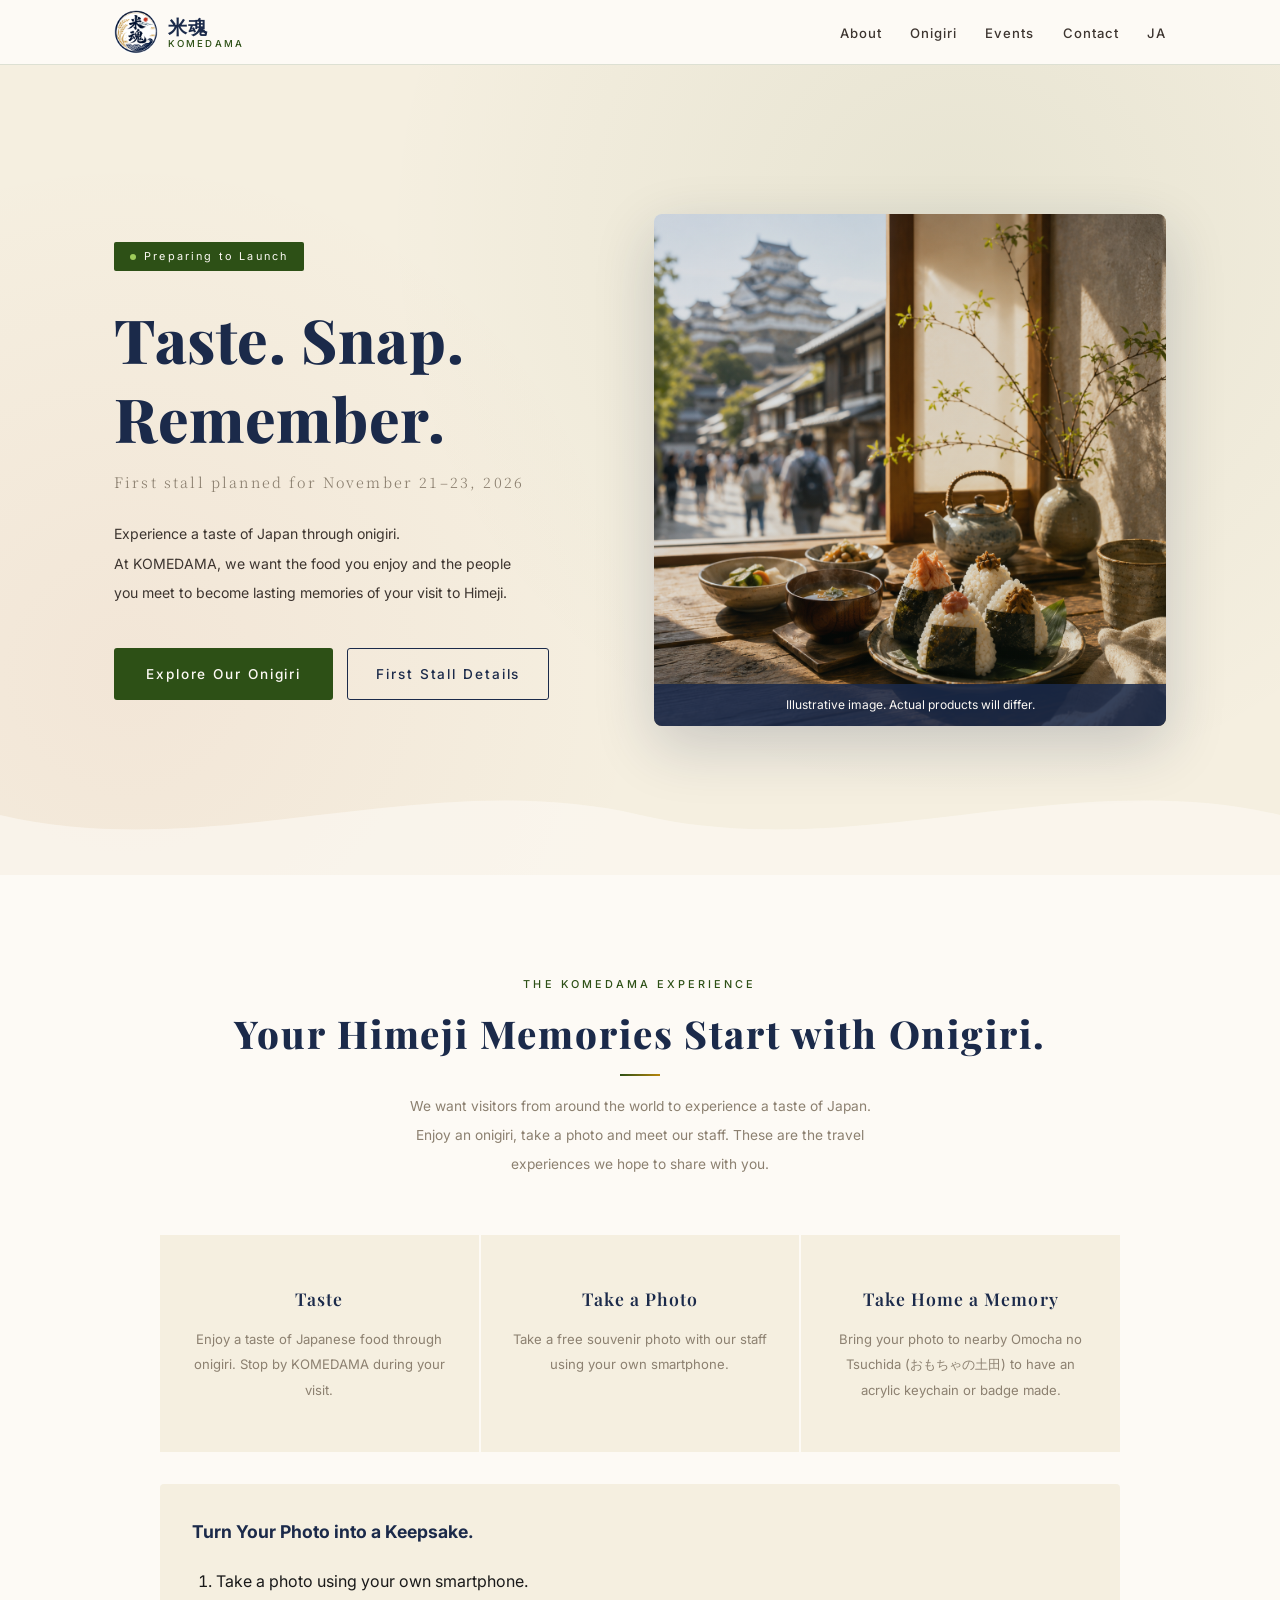
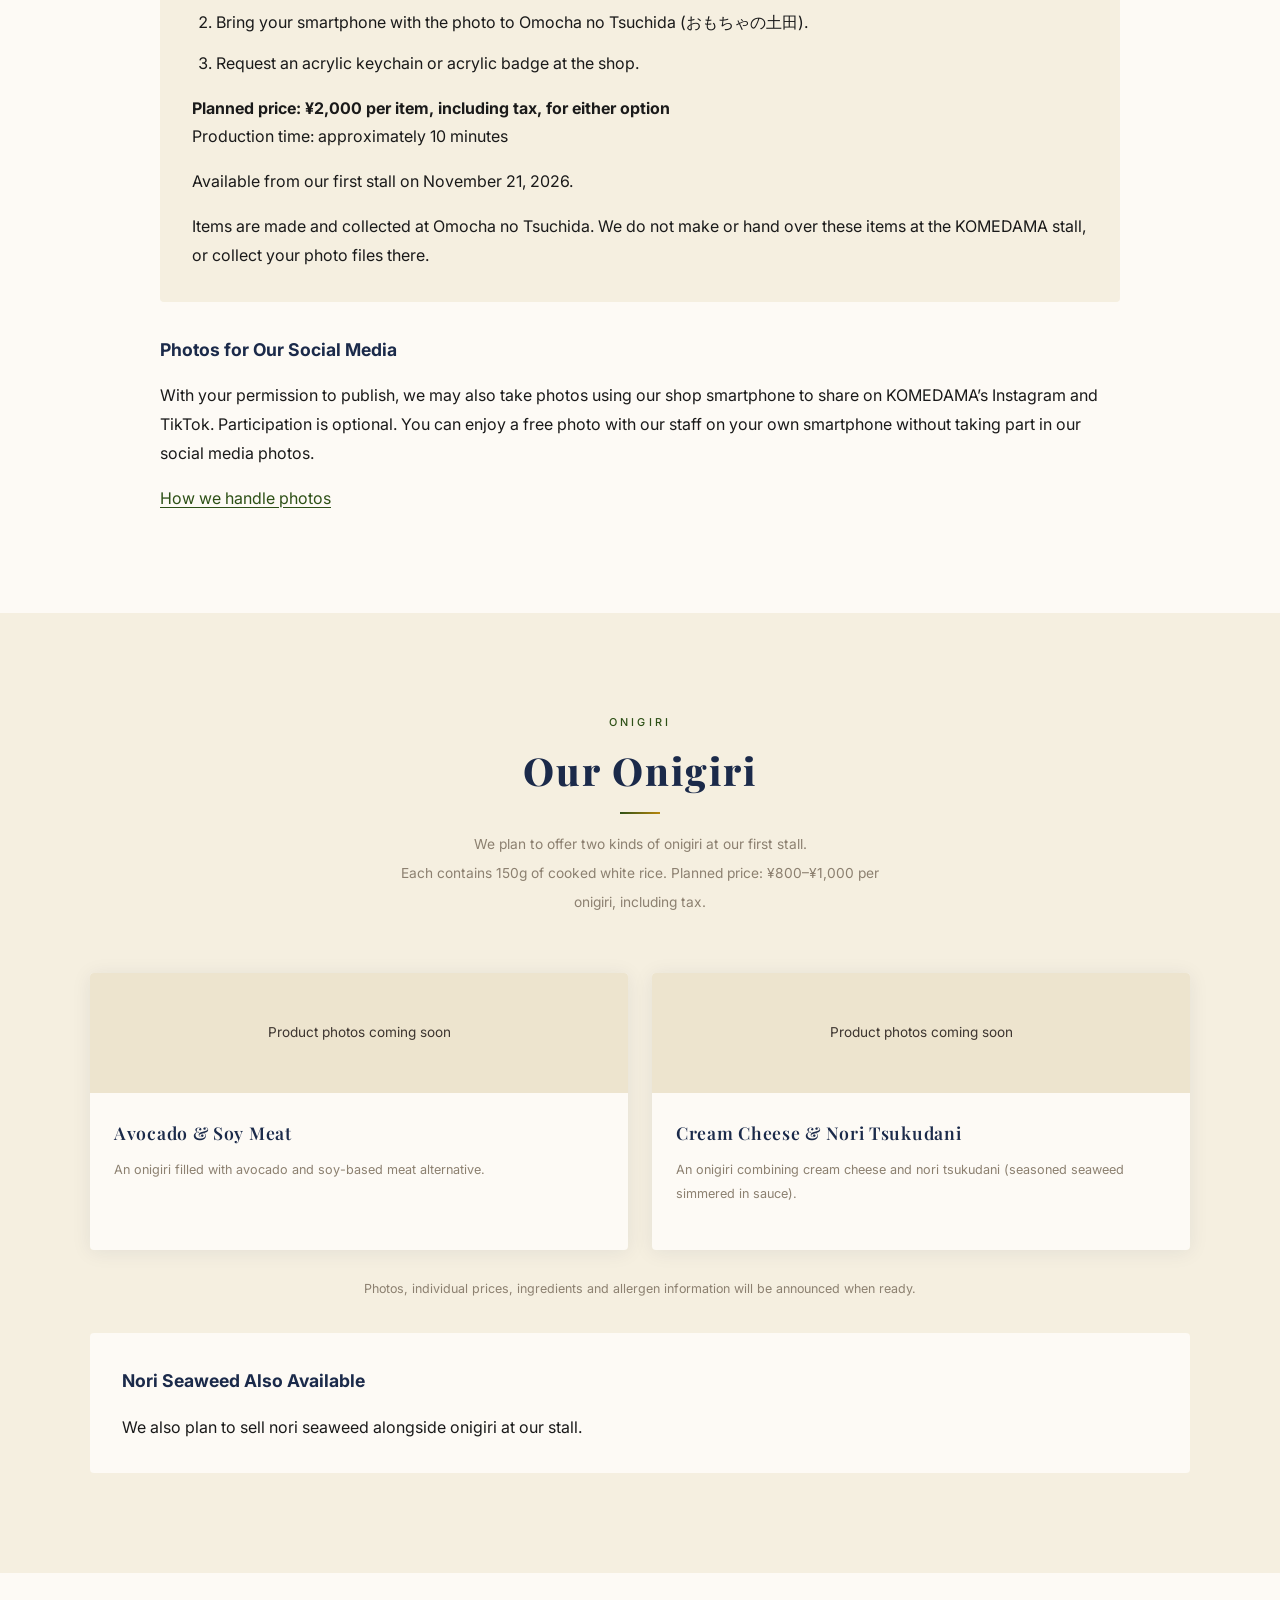
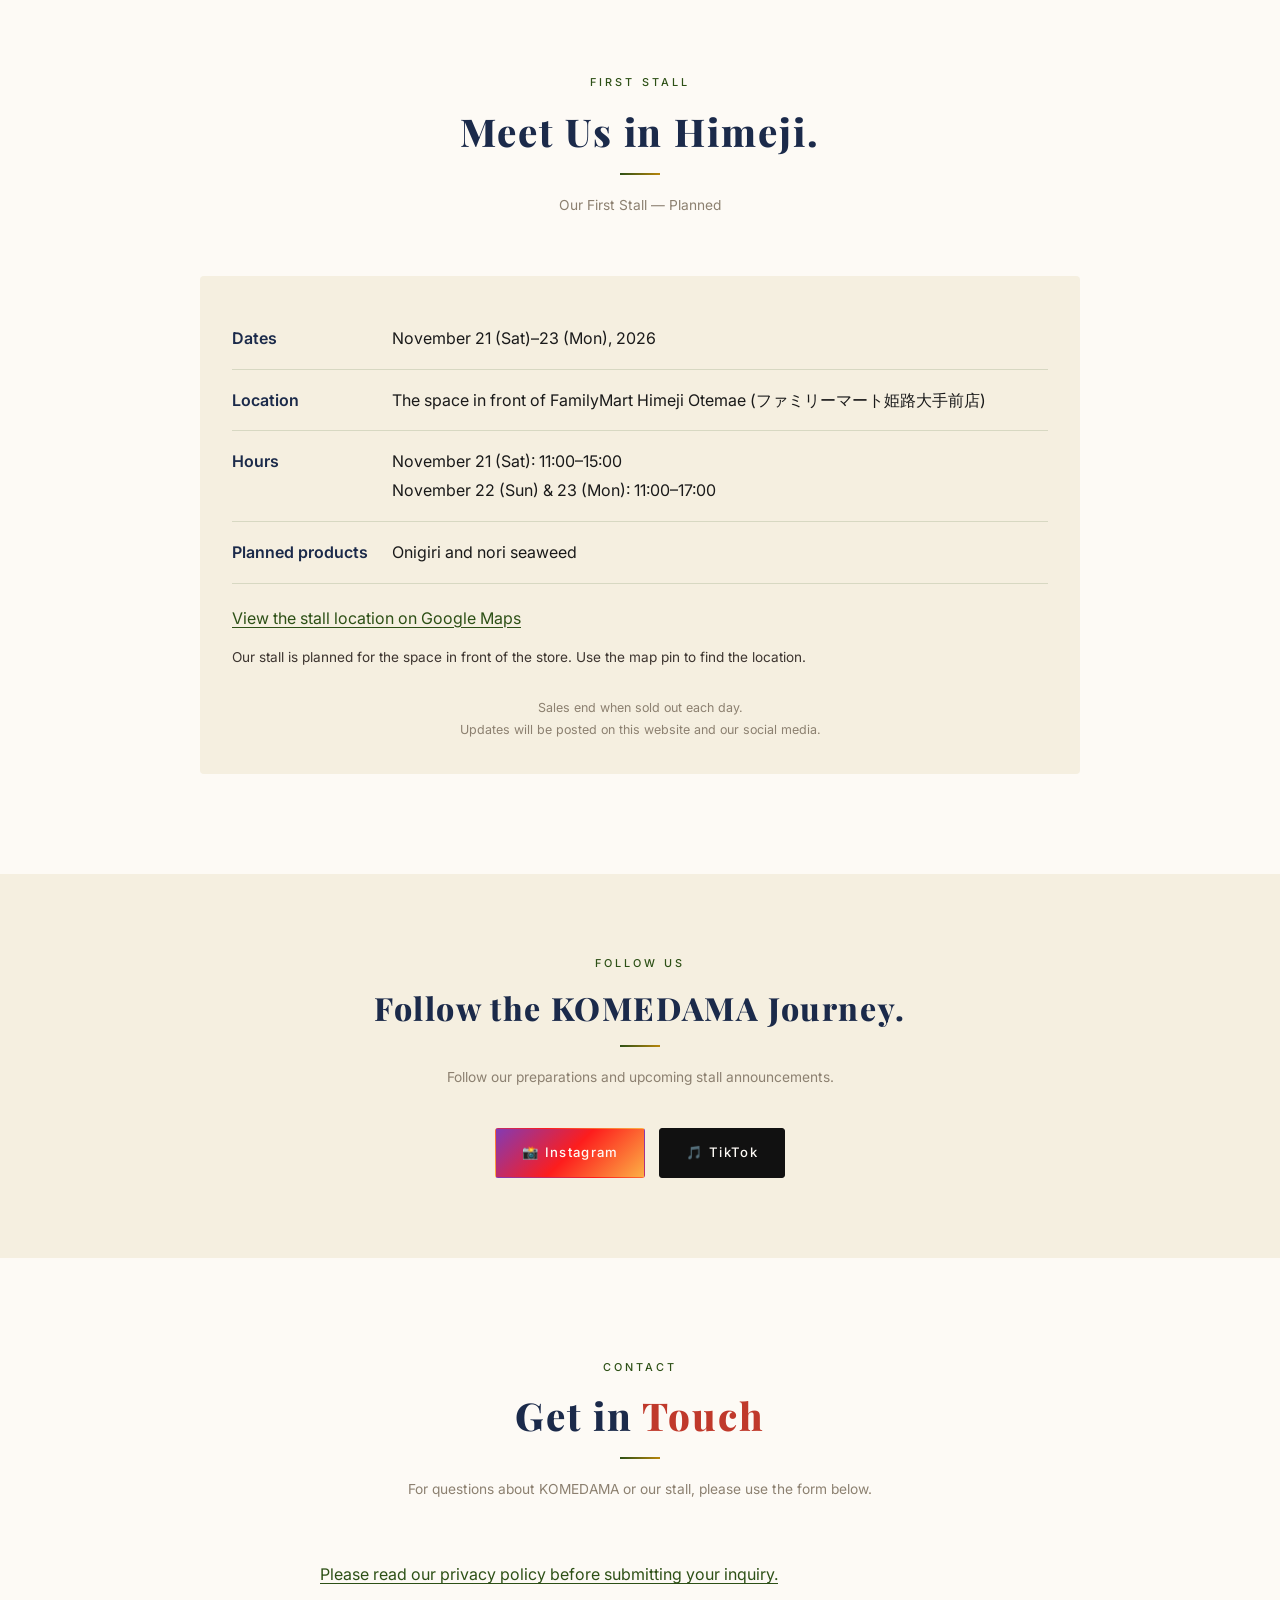
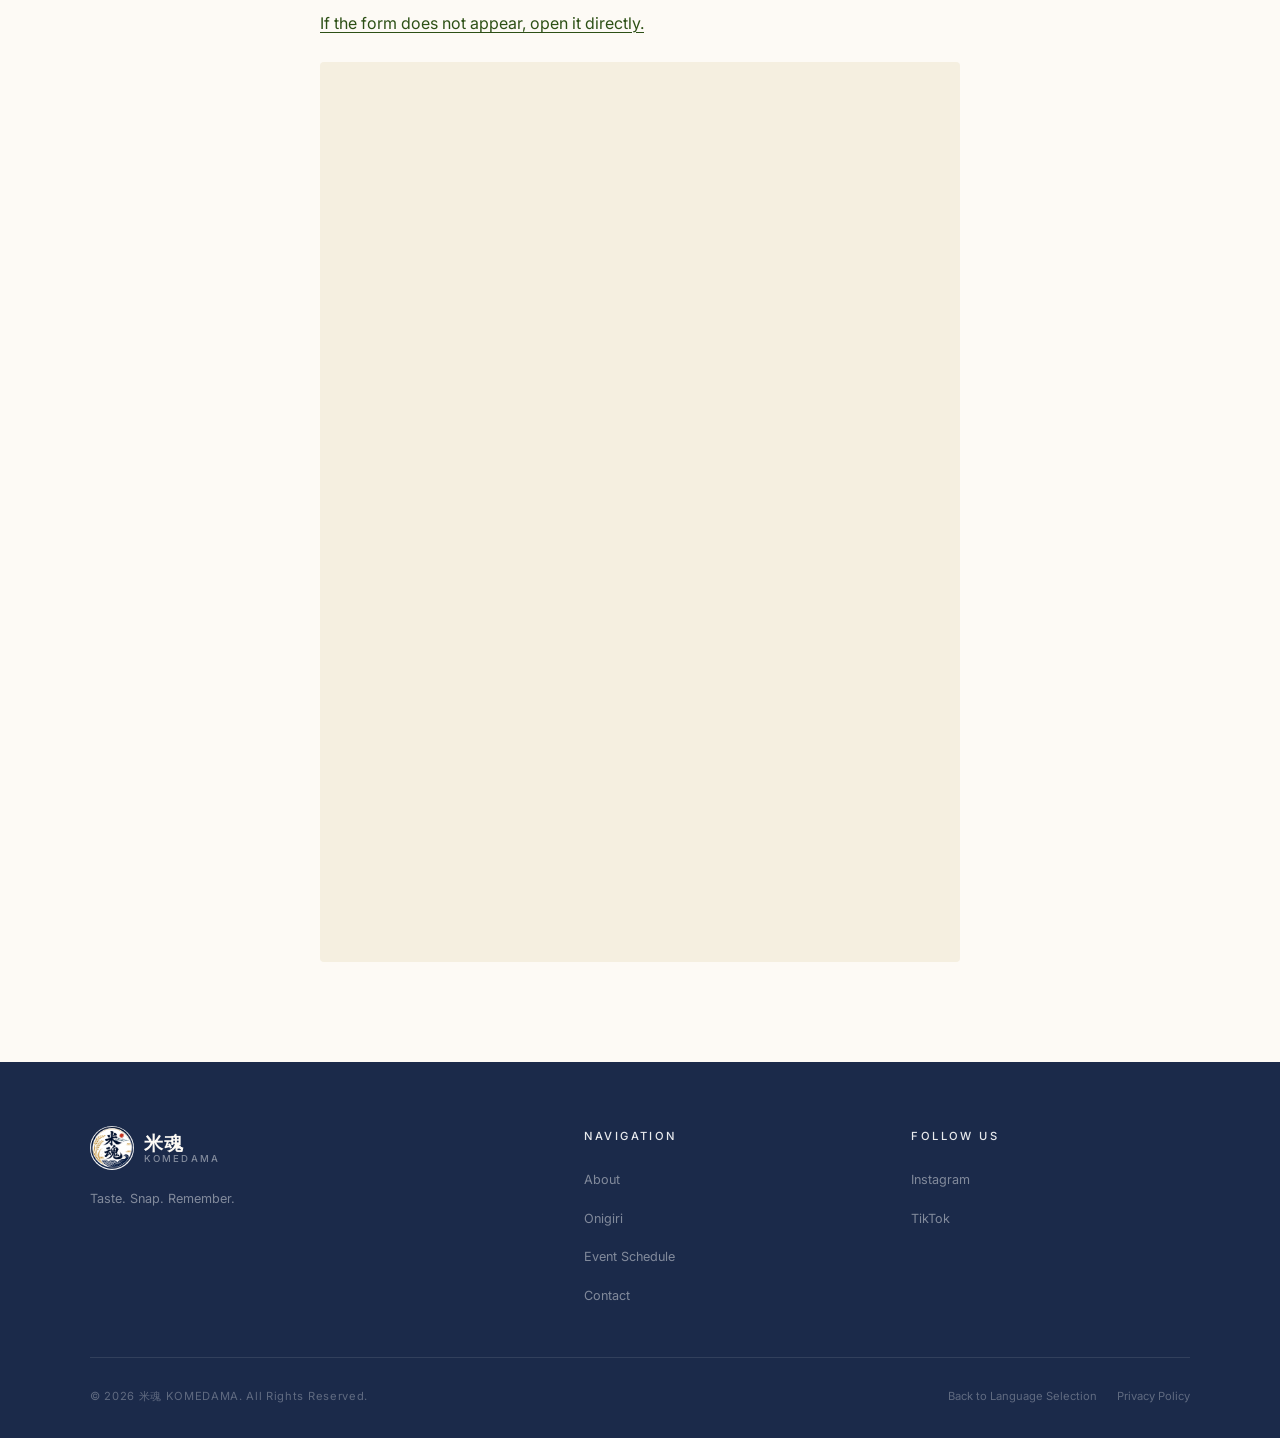
==== en/index.html @ 83723d25 "Add navigation back to language selection" ====
<!DOCTYPE html>
<html lang="en">
<head>
  <meta charset="UTF-8">
  <meta name="viewport" content="width=device-width, initial-scale=1.0">
  <title>KOMEDAMA | Taste. Snap. Remember.</title>
  <meta name="description" content="Experience a taste of Japan with onigiri in Himeji. Enjoy a free photo with our staff and turn your photo into an acrylic keepsake at Omocha no Tsuchida. First stall planned for November 21–23, 2026.">
  <meta name="author" content="KOMEDAMA">
  <meta property="og:title" content="KOMEDAMA | Taste. Snap. Remember.">
  <meta property="og:description" content="Experience a taste of Japan with onigiri in Himeji. Enjoy a free photo with our staff and turn your photo into an acrylic keepsake at Omocha no Tsuchida. First stall planned for November 21–23, 2026.">
  <meta property="og:type" content="website">
  <meta name="twitter:card" content="summary">
  <link rel="alternate" hreflang="ja" href="../ja/">
  <link rel="alternate" hreflang="en" href="../en/">
  <link rel="preconnect" href="https://fonts.googleapis.com">
  <link rel="preconnect" href="https://fonts.gstatic.com" crossorigin>
  <link href="https://fonts.googleapis.com/css2?family=Noto+Serif+JP:wght@300;400;600;700&family=Noto+Sans+JP:wght@300;400;500&family=Shippori+Mincho:wght@400;600;800&family=Playfair+Display:wght@700;800&family=Inter:wght@300;400;500&display=swap" rel="stylesheet">
  <link rel="stylesheet" href="../style.css">
  <style>
    /* 英語ページ用フォント上書き */
    body { font-family: 'Inter', sans-serif; }
    .logo-ja, .section-title, .hero-title, .concept-card h3,
    .product-name, .location-day, .coming-soon-text,
    .footer-brand .logo-ja { font-family: 'Playfair Display', serif; }
    .hero-title { font-family: 'Playfair Display', serif; letter-spacing: 0.01em; }
    .section-title { font-family: 'Playfair Display', serif; }
    .mobile-nav a { font-family: 'Playfair Display', serif; }
  </style>
</head>

<body>

  <!-- HEADER -->
  <header class="site-header">
    <div class="header-inner">
      <a href="../" class="logo" aria-label="KOMEDAMA - Back to language selection">
        <img src="../images/logo/logo256px.png" alt="KOMEDAMA Logo" width="44" height="44">
        <div class="logo-text">
          <span class="logo-ja">米魂</span>
          <span class="logo-en">KOMEDAMA</span>
        </div>
      </a>
      <nav aria-label="Main Navigation">
        <ul class="nav-list">
          <li><a href="#concept">About</a></li>
          <li><a href="#products">Onigiri</a></li>
          <li><a href="#locations">Events</a></li>
          <li><a href="#contact">Contact</a></li>
          <li><a href="../ja/" class="lang-switch">JA</a></li>
        </ul>
      </nav>
      <button class="hamburger" id="hamburger" aria-label="Open menu" aria-expanded="false" aria-controls="mobileNav">
        <span></span><span></span><span></span>
      </button>
    </div>
  </header>

  <div class="mobile-nav" id="mobileNav" role="dialog" aria-modal="true" aria-label="Mobile menu">
    <button class="mobile-close" id="mobileClose" aria-label="Close menu">✕</button>
    <a href="#concept">About</a>
    <a href="#products">Onigiri</a>
    <a href="#locations">Events</a>
    <a href="#contact">Contact</a>
    <a href="../ja/">日本語</a>
  </div>

  <main>

    <!-- HERO -->
    <section class="hero" id="home">
      <div class="hero-bg" aria-hidden="true"></div>
      <div class="hero-wave" aria-hidden="true">
        <svg viewBox="0 0 1440 120" preserveAspectRatio="none" xmlns="http://www.w3.org/2000/svg">
          <path d="M0,60 C240,110 480,10 720,60 C960,110 1200,10 1440,60 L1440,120 L0,120 Z" fill="#FDFAF5" opacity="0.6"/>
        </svg>
      </div>
      <div class="hero-inner">

        <div class="hero-content">
          <span class="hero-badge">Preparing to Launch</span>
          <h1 class="hero-title">Taste. Snap.<br>Remember.</h1>
          <p class="hero-subtitle">First stall planned for November 21–23, 2026</p>
          <p class="hero-desc">Experience a taste of Japan through onigiri.<br>At KOMEDAMA, we want the food you enjoy and the people you meet to become lasting memories of your visit to Himeji.</p>
          <div class="hero-actions">
            <a href="#products" class="btn-primary">Explore Our Onigiri</a>
            <a href="#locations" class="btn-secondary">First Stall Details</a>
          </div>
        </div>

        <div class="hero-visual">
          <div class="hero-image-wrap">
            <img
              class="hero-food-img"
              src="../images/common/hero.png"
              alt="Japanese food image with onigiri and Himeji Castle"
              width="512"
              loading="eager"
            >
            <div class="hero-image-overlay" aria-hidden="true"></div>
            <p class="hero-image-note">Illustrative image. Actual products will differ.</p>
          </div>
        </div>

      </div>
    </section>


    <!-- CONCEPT -->
    <section class="concept" id="concept">
      <div class="concept-inner">
        <div class="section-header fade-in">
          <span class="section-label">The KOMEDAMA Experience</span>
          <h2 class="section-title">Your Himeji Memories Start with Onigiri.</h2>
          <div class="divider" aria-hidden="true"></div>
          <p class="section-desc">We want visitors from around the world to experience a taste of Japan.<br>Enjoy an onigiri, take a photo and meet our staff. These are the travel experiences we hope to share with you.</p>
        </div>
        <div class="concept-grid">
          <div class="concept-card fade-in d1">
            <h3>Taste</h3><p>Enjoy a taste of Japanese food through onigiri. Stop by KOMEDAMA during your visit.</p>
          </div>
          <div class="concept-card fade-in d2">
            <h3>Take a Photo</h3><p>Take a free souvenir photo with our staff using your own smartphone.</p>
          </div>
          <div class="concept-card fade-in d3">
            <h3>Take Home a Memory</h3><p>Bring your photo to nearby Omocha no Tsuchida (おもちゃの土田) to have an acrylic keychain or badge made.</p>
          </div>
        </div>
        <div class="experience-details fade-in">
          <h3>Turn Your Photo into a Keepsake.</h3>
          <ol>
            <li>Take a photo using your own smartphone.</li>
            <li>Bring your smartphone with the photo to Omocha no Tsuchida (おもちゃの土田).</li>
            <li>Request an acrylic keychain or acrylic badge at the shop.</li>
          </ol>
          <p><strong>Planned price: ¥2,000 per item, including tax, for either option</strong><br>Production time: approximately 10 minutes</p>
          <p>Available from our first stall on November 21, 2026.</p>
          <p>Items are made and collected at Omocha no Tsuchida. We do not make or hand over these items at the KOMEDAMA stall, or collect your photo files there.</p>
        </div>
        <div class="experience-photo-note fade-in">
          <h3>Photos for Our Social Media</h3>
          <p>With your permission to publish, we may also take photos using our shop smartphone to share on KOMEDAMA’s Instagram and TikTok. Participation is optional. You can enjoy a free photo with our staff on your own smartphone without taking part in our social media photos.</p>
          <p><a href="privacy.html#photos">How we handle photos</a></p>
        </div>
      </div>
    </section>


    <!-- PRODUCTS -->
    <section class="products" id="products">
      <div class="products-inner">
        <div class="section-header fade-in">
          <span class="section-label">Onigiri</span>
          <h2 class="section-title">Our Onigiri</h2>
          <div class="divider" aria-hidden="true"></div>
          <p class="section-desc">We plan to offer two kinds of onigiri at our first stall.<br>Each contains 150g of cooked white rice. Planned price: ¥800–¥1,000 per onigiri, including tax.</p>
        </div>
        <div class="products-grid products-grid-two">
          <article class="product-card fade-in d1">
            <div class="product-photo-placeholder"><span>Product photos coming soon</span></div>
            <div class="product-body">
              <h3 class="product-name">Avocado &amp; Soy Meat</h3>
              <p class="product-desc">An onigiri filled with avocado and soy-based meat alternative.</p>
            </div>
          </article>
          <article class="product-card fade-in d2">
            <div class="product-photo-placeholder"><span>Product photos coming soon</span></div>
            <div class="product-body">
              <h3 class="product-name">Cream Cheese &amp; Nori Tsukudani</h3>
              <p class="product-desc">An onigiri combining cream cheese and nori tsukudani (seasoned seaweed simmered in sauce).</p>
            </div>
          </article>
        </div>
        <p class="loc-note">Photos, individual prices, ingredients and allergen information will be announced when ready.</p>
        <div class="seaweed-note fade-in"><h3>Nori Seaweed Also Available</h3><p>We also plan to sell nori seaweed alongside onigiri at our stall.</p></div>
      </div>
    </section>


    <!-- ONLINE SHOP CTA -->



    <!-- EVENTS / LOCATIONS -->
    <section class="locations" id="locations">
      <div class="locations-inner">
        <div class="section-header fade-in">
          <span class="section-label">First Stall</span>
          <h2 class="section-title">Meet Us in Himeji.</h2>
          <div class="divider" aria-hidden="true"></div>
          <p class="section-desc">Our First Stall — Planned</p>
        </div>
        <div class="stall-details fade-in">
          <dl>
            <div><dt>Dates</dt><dd>November 21 (Sat)–23 (Mon), 2026</dd></div>
            <div><dt>Location</dt><dd>The space in front of FamilyMart Himeji Otemae (ファミリーマート姫路大手前店)</dd></div>
            <div><dt>Hours</dt><dd>November 21 (Sat): 11:00–15:00<br>November 22 (Sun) &amp; 23 (Mon): 11:00–17:00</dd></div>
            <div><dt>Planned products</dt><dd>Onigiri and nori seaweed</dd></div>
          </dl>
          <p class="location-map-link"><a href="https://www.google.com/maps/search/?api=1&amp;query=34.831481%2C134.691413" target="_blank" rel="noopener noreferrer">View the stall location on Google Maps</a></p>
          <p class="location-map-note">Our stall is planned for the space in front of the store. Use the map pin to find the location.</p>
          <p class="loc-note">Sales end when sold out each day.<br>Updates will be posted on this website and our social media.</p>
        </div>
      </div>
    </section>


    <!-- SNS -->
    <section class="sns">
      <div class="sns-inner fade-in">
        <span class="section-label">Follow Us</span>
        <h2 class="section-title sns-title">Follow the KOMEDAMA Journey.</h2>
        <div class="divider" aria-hidden="true"></div>
        <p class="section-desc">Follow our preparations and upcoming stall announcements.</p>
        <div class="sns-links">
          <a href="https://www.instagram.com/onigiri.komedama?srtk=MXRsYmVnbmxiNncwYw==" target="_blank" rel="noopener noreferrer" class="sns-btn sns-ig">
            📸 Instagram
          </a>
          <a href="https://www.tiktok.com/@onigiri.komedama?_r=1&amp;_t=ZS-9BAa1qL9Yuo" target="_blank" rel="noopener noreferrer" class="sns-btn sns-tiktok">
            🎵 TikTok
          </a>
        </div>
      </div>
    </section>


    <!-- CONTACT -->
    <section class="contact" id="contact">
      <div class="contact-inner">
        <div class="section-header fade-in">
          <span class="section-label">Contact</span>
          <h2 class="section-title">Get in <span class="acc">Touch</span></h2>
          <div class="divider" aria-hidden="true"></div>
          <p class="section-desc">For questions about KOMEDAMA or our stall, please use the form below.</p>
        </div>
        <div class="google-form-wrap fade-in">
          <p class="contact-help"><a href="privacy.html">Please read our privacy policy before submitting your inquiry.</a></p>
          <p class="contact-help"><a href="https://docs.google.com/forms/d/e/1FAIpQLScALvCP625DVWomPVhwGw1CGhiQK8gAbkyOa28ZDNepqT5XbA/viewform" target="_blank" rel="noopener noreferrer">If the form does not appear, open it directly.</a></p>
          <iframe
            src="https://docs.google.com/forms/d/e/1FAIpQLScALvCP625DVWomPVhwGw1CGhiQK8gAbkyOa28ZDNepqT5XbA/viewform?embedded=true"
            width="100%"
            height="900"
            frameborder="0"
            marginheight="0"
            marginwidth="0"
            title="KOMEDAMA Contact Form"
            loading="lazy"
          >
            Loading…
          </iframe>
        </div>
      </div>
    </section>

  </main>


  <!-- FOOTER -->
  <footer class="site-footer">
    <div class="footer-inner">
      <div class="footer-top">
        <div class="footer-brand">
          <div class="logo">
            <img src="../images/logo/logo256px.png" alt="KOMEDAMA Logo" width="36" height="36">
            <div class="logo-text">
              <span class="logo-ja">米魂</span>
              <span class="logo-en">KOMEDAMA</span>
            </div>
          </div>
          <p class="footer-tagline">Taste. Snap. Remember.</p>
        </div>
        <div class="footer-col">
          <h4>Navigation</h4>
          <ul>
            <li><a href="#concept">About</a></li>
            <li><a href="#products">Onigiri</a></li>
            <li><a href="#locations">Event Schedule</a></li>
            <li><a href="#contact">Contact</a></li>
          </ul>
        </div>
        <div class="footer-col">
          <h4>Follow Us</h4>
          <ul>
            <li><a href="https://www.instagram.com/onigiri.komedama?srtk=MXRsYmVnbmxiNncwYw==" target="_blank" rel="noopener noreferrer">Instagram</a></li>
            <li><a href="https://www.tiktok.com/@onigiri.komedama?_r=1&amp;_t=ZS-9BAa1qL9Yuo" target="_blank" rel="noopener noreferrer">TikTok</a></li>
          </ul>
        </div>
      </div>
      <div class="footer-bottom">
        <p class="footer-copy">© 2026 米魂 KOMEDAMA. All Rights Reserved.</p>
        <div class="footer-links">
          <a href="../">Back to Language Selection</a>
          <a href="privacy.html">Privacy Policy</a>
        </div>
      </div>
    </div>
  </footer>

  <button class="scroll-top" id="scrollTop" aria-label="Back to top">↑</button>
  <script src="../script.js"></script>

</body>
</html>
---- style.css ----
/* ============================================================
   米魂 KOMEDAMA - スタイルシート
   style.css

   目次
   1.  カラー・変数定義
   2.  リセット・基本設定
   3.  ヘッダー
   4.  スマホメニュー
   5.  ヒーローセクション
   6.  セクション共通
   7.  コンセプトセクション
   8.  商品紹介セクション
   9.  オンラインショップ（BASE）CTAセクション
   10. 出店情報セクション
   11. SNSセクション
   12. お問い合わせセクション
   13. フッター
   14. ページトップボタン
   15. アニメーション
   16. レスポンシブ（スマホ対応）
   ============================================================ */


/* ============================================================
   1. カラー・変数定義
   色を変更する場合はここだけ編集すればOKです
   ============================================================ */
:root {
  /* ベースカラー */
  --white:      #FDFAF5;   /* 白（生成り白） */
  --cream:      #F5EFE0;   /* クリーム */
  --cream-dark: #EDE4CE;   /* 濃いクリーム */

  /* テキストカラー */
  --ink:        #1A1A1A;   /* メインテキスト（ほぼ黒） */
  --ink-soft:   #3D3530;   /* サブテキスト（茶がかった黒） */
  --gray:       #8C8070;   /* 補足テキスト（グレー） */

  /* アクセントカラー */
  --red:        #C0392B;   /* 赤（日の丸・強調） */
  --red-light:  #E74C3C;   /* 赤（ホバー時） */
  --green:      #2D5016;   /* 深緑（メインアクセント） */
  --green-mid:  #3A6B1E;   /* 緑（ホバー時） */
  --green-light:#5A8A32;   /* 薄緑 */
  --gold:       #B8860B;   /* ゴールド（装飾） */
  --navy:       #1B2A4A;   /* 紺（見出し・フッター） */

  /* ボーダー・シャドウ */
  --border:  rgba(45, 80, 22, 0.15);
  --shadow:  rgba(27, 42, 74, 0.08);
}


/* ============================================================
   2. リセット・基本設定
   ============================================================ */
*,
*::before,
*::after {
  box-sizing: border-box;
  margin: 0;
  padding: 0;
}

html {
  scroll-behavior: smooth; /* アンカーリンクをなめらかにスクロール */
  font-size: 16px;
}

body {
  font-family: 'Noto Sans JP', sans-serif;
  background-color: var(--white);
  color: var(--ink);
  line-height: 1.8;
  overflow-x: hidden; /* 横スクロールを防ぐ */
}

img {
  max-width: 100%;
  height: auto;
  display: block;
}

a {
  text-decoration: none;
  color: inherit;
}

ul {
  list-style: none;
}


/* ============================================================
   3. ヘッダー
   ============================================================ */
.site-header {
  position: sticky;  /* スクロールしても上部に固定 */
  top: 0;
  z-index: 100;
  background: rgba(253, 250, 245, 0.96);
  backdrop-filter: blur(12px); /* すりガラス効果 */
  border-bottom: 1px solid var(--border);
}

.header-inner {
  max-width: 1100px;
  margin: 0 auto;
  padding: 0 24px;
  display: flex;
  align-items: center;
  justify-content: space-between;
  height: 64px;
}

/* ロゴ */
.logo {
  display: flex;
  align-items: center;
  gap: 10px;
}

.logo img {
  width: 44px;
  height: 44px;
  border-radius: 50%;
  object-fit: cover;
}

.logo-text {
  display: flex;
  flex-direction: column;
  line-height: 1.15;
}

.logo-ja {
  font-family: 'Shippori Mincho', serif;
  font-size: 1.2rem;
  font-weight: 800;
  color: var(--navy);
  letter-spacing: 0.05em;
}

.logo-en {
  font-size: 0.6rem;
  letter-spacing: 0.22em;
  color: var(--green);
  font-weight: 500;
}

/* PCナビゲーション */
.nav-list {
  display: flex;
  gap: 28px;
  align-items: center;
}

.nav-list a {
  font-size: 0.82rem;
  letter-spacing: 0.08em;
  color: var(--ink-soft);
  font-weight: 500;
  position: relative;
  padding-bottom: 2px;
  transition: color 0.25s;
}

/* ホバー時に下線アニメーション */
.nav-list a::after {
  content: '';
  position: absolute;
  bottom: 0;
  left: 0;
  width: 0;
  height: 1.5px;
  background: var(--green);
  transition: width 0.3s;
}

.nav-list a:hover {
  color: var(--green);
}

.nav-list a:hover::after {
  width: 100%;
}

/* Amazon購入ボタン（ヘッダー内） */
.nav-cta {
  background: var(--red) !important;
  color: var(--white) !important;
  padding: 7px 18px !important;
  border-radius: 3px;
  font-size: 0.78rem !important;
  letter-spacing: 0.12em !important;
  transition: background 0.25s !important;
}

.nav-cta:hover {
  background: var(--red-light) !important;
}

.nav-cta::after {
  display: none !important; /* 下線アニメーションは不要 */
}

/* ハンバーガーボタン（スマホのみ表示） */
.hamburger {
  display: none;
  flex-direction: column;
  gap: 5px;
  cursor: pointer;
  padding: 6px;
  background: none;
  border: none;
}

.hamburger span {
  display: block;
  width: 24px;
  height: 2px;
  background: var(--ink);
  border-radius: 2px;
  transition: all 0.3s;
}


/* ============================================================
   4. スマホメニュー（全画面オーバーレイ）
   ============================================================ */
.mobile-nav {
  display: none;
  position: fixed;
  inset: 0;
  z-index: 200;
  background: rgba(253, 250, 245, 0.98);
  flex-direction: column;
  align-items: center;
  justify-content: center;
  gap: 36px;
}

/* .open クラスがついたら表示（script.jsで制御） */
.mobile-nav.open {
  display: flex;
}

.mobile-nav a {
  font-family: 'Shippori Mincho', serif;
  font-size: 1.5rem;
  color: var(--navy);
  letter-spacing: 0.1em;
  transition: color 0.2s;
}

.mobile-nav a:hover {
  color: var(--green);
}

.mobile-close {
  position: absolute;
  top: 20px;
  right: 24px;
  font-size: 1.8rem;
  cursor: pointer;
  color: var(--ink-soft);
  background: none;
  border: none;
  line-height: 1;
}


/* ============================================================
   5. ヒーローセクション
   ============================================================ */
.hero {
  position: relative;
  min-height: 90vh;
  display: flex;
  align-items: center;
  overflow: hidden;
  background: var(--cream);
}

/* 背景グラデーション装飾 */
.hero-bg {
  position: absolute;
  inset: 0;
  background-image:
    radial-gradient(circle at 75% 20%, rgba(45, 80, 22, 0.07) 0%, transparent 50%),
    radial-gradient(circle at 10% 75%, rgba(192, 57, 43, 0.05) 0%, transparent 40%);
}

/* 下部の波形装飾 */
.hero-wave {
  position: absolute;
  bottom: 0;
  left: 0;
  right: 0;
  height: 120px;
  overflow: hidden;
}

.hero-wave svg {
  width: 100%;
  height: 100%;
}

/* ヒーロー内部レイアウト（2カラム） */
.hero-inner {
  position: relative;
  z-index: 1;
  max-width: 1100px;
  margin: 0 auto;
  padding: 80px 24px;
  display: grid;
  grid-template-columns: 1fr 1fr;
  gap: 64px;
  align-items: center;
}

/* バッジ（緑のラベル） */
.hero-badge {
  display: inline-flex;
  align-items: center;
  gap: 8px;
  background: var(--green);
  color: var(--white);
  font-size: 0.68rem;
  letter-spacing: 0.2em;
  padding: 5px 16px;
  border-radius: 2px;
  margin-bottom: 28px;
}

.hero-badge::before {
  content: '';
  width: 6px;
  height: 6px;
  background: #9ECC5A;
  border-radius: 50%;
}

/* キャッチコピー */
.hero-title {
  font-family: 'Shippori Mincho', serif;
  font-size: clamp(2.2rem, 5.5vw, 3.8rem); /* 画面幅に応じて自動調整 */
  font-weight: 800;
  color: var(--navy);
  line-height: 1.3;
  letter-spacing: 0.03em;
  margin-bottom: 12px;
}

.hero-title .accent {
  color: var(--red);
}

.hero-subtitle {
  font-family: 'Noto Serif JP', serif;
  font-size: 0.9rem;
  color: var(--gray);
  letter-spacing: 0.15em;
  margin-bottom: 24px;
  font-weight: 300;
}

.hero-desc {
  font-size: 0.88rem;
  color: var(--ink-soft);
  line-height: 2.1;
  margin-bottom: 40px;
  max-width: 420px;
}

/* CTAボタン群 */
.hero-actions {
  display: flex;
  gap: 14px;
  flex-wrap: wrap;
}

/* 共通ボタンスタイル */
.btn-primary {
  background: var(--green);
  color: var(--white);
  padding: 14px 32px;
  font-size: 0.85rem;
  letter-spacing: 0.14em;
  border-radius: 3px;
  font-weight: 500;
  transition: all 0.3s;
  display: inline-flex;
  align-items: center;
  gap: 6px;
}

.btn-primary:hover {
  background: var(--green-mid);
  transform: translateY(-2px);
  box-shadow: 0 8px 24px rgba(45, 80, 22, 0.25);
}

.btn-secondary {
  border: 1.5px solid var(--navy);
  color: var(--navy);
  padding: 13px 28px;
  font-size: 0.85rem;
  letter-spacing: 0.14em;
  border-radius: 3px;
  font-weight: 500;
  transition: all 0.3s;
}

.btn-secondary:hover {
  background: var(--navy);
  color: var(--white);
}

/* 食イメージビジュアルエリア */
.hero-visual {
  display: flex;
  justify-content: center;
  align-items: center;
  position: relative;
}

.hero-image-wrap {
  position: relative;
  width: 512px;
  height: 512px;
  border-radius: 8px;
  overflow: hidden;
  box-shadow: 0 20px 60px rgba(27, 42, 74, 0.2);
  margin: 0 auto;
}

/* 食の画像 */
.hero-food-img {
  width: 512px;
  height: 512px;
  object-fit: cover;
  object-position: center;
  display: block;
  transition: transform 8s ease;
}

.hero-image-wrap:hover .hero-food-img {
  transform: scale(1.04); /* ゆっくりズームイン */
}

/* 画像の上にうっすらオーバーレイ（和の雰囲気を出す）*/
.hero-image-overlay {
  position: absolute;
  inset: 0;
  background: linear-gradient(
    135deg,
    rgba(27, 42, 74, 0.15) 0%,
    rgba(45, 80, 22, 0.1) 100%
  );
  pointer-events: none;
}

/* フローティングタグ */
.hero-tag {
  position: absolute;
  background: rgba(253, 250, 245, 0.95);
  border: 1px solid var(--border);
  padding: 8px 14px;
  border-radius: 40px;
  font-size: 0.7rem;
  color: var(--ink-soft);
  letter-spacing: 0.08em;
  box-shadow: 0 4px 16px var(--shadow);
  display: flex;
  align-items: center;
  gap: 6px;
  backdrop-filter: blur(4px);
}

.hero-tag-1 { bottom: 24px; left: 20px; }
.hero-tag-2 { top: 20px;    right: 20px; }

.dot {
  width: 8px;
  height: 8px;
  border-radius: 50%;
}

.dot-red   { background: var(--red); }
.dot-green { background: var(--green-light); }


/* ============================================================
   6. セクション共通スタイル
   ============================================================ */
section {
  position: relative;
  z-index: 1;
}

.section-header {
  text-align: center;
  margin-bottom: 56px;
}

/* セクションラベル（英語小文字）*/
.section-label {
  font-size: 0.68rem;
  letter-spacing: 0.28em;
  color: var(--green);
  font-weight: 500;
  text-transform: uppercase;
  display: block;
  margin-bottom: 14px;
}

/* セクションタイトル */
.section-title {
  font-family: 'Shippori Mincho', serif;
  font-size: clamp(1.6rem, 4vw, 2.4rem);
  font-weight: 800;
  color: var(--navy);
  letter-spacing: 0.05em;
  line-height: 1.3;
}

.section-title .acc {
  color: var(--red);
}

/* セクション説明文 */
.section-desc {
  margin-top: 16px;
  font-size: 0.86rem;
  color: var(--gray);
  max-width: 480px;
  margin-left: auto;
  margin-right: auto;
  line-height: 2.1;
}

/* タイトル下のアクセントライン */
.divider {
  width: 40px;
  height: 2px;
  background: linear-gradient(to right, var(--green), var(--gold));
  margin: 16px auto 0;
}

.divider-shop {
  background: linear-gradient(to right, var(--green), var(--gold));
}


/* ============================================================
   7. コンセプトセクション
   ============================================================ */
.concept {
  padding: 100px 24px;
  background: var(--white);
}

.concept-inner {
  max-width: 960px;
  margin: 0 auto;
}

.concept-grid {
  display: grid;
  grid-template-columns: repeat(3, 1fr);
  gap: 2px; /* カード間の隙間（区切り線のように見える）*/
  margin-top: 56px;
}

.concept-card {
  background: var(--cream);
  padding: 48px 32px;
  text-align: center;
  position: relative;
  overflow: hidden;
  transition: transform 0.3s;
}

.concept-card:hover {
  transform: translateY(-4px);
}

/* ホバー時に下部に緑ライン */
.concept-card::after {
  content: '';
  position: absolute;
  bottom: 0;
  left: 0;
  right: 0;
  height: 3px;
  background: var(--green);
  transform: scaleX(0);
  transition: transform 0.4s;
  transform-origin: left;
}

.concept-card:hover::after {
  transform: scaleX(1);
}

.concept-icon {
  font-size: 2.4rem;
  margin-bottom: 20px;
  display: block;
}

.concept-card h3 {
  font-family: 'Shippori Mincho', serif;
  font-size: 1.1rem;
  font-weight: 600;
  color: var(--navy);
  margin-bottom: 12px;
  letter-spacing: 0.06em;
}

.concept-card p {
  font-size: 0.82rem;
  color: var(--gray);
  line-height: 1.95;
}


/* ============================================================
   8. 商品紹介セクション
   ============================================================ */
.products {
  padding: 100px 24px;
  background: var(--cream);
}

.products-inner {
  max-width: 1100px;
  margin: 0 auto;
}

.products-grid {
  display: grid;
  grid-template-columns: repeat(3, 1fr);
  gap: 24px;
}

.products-grid-two {
  grid-template-columns: repeat(2, minmax(0, 1fr));
}

.product-photo-placeholder {
  min-height: 120px;
  display: flex;
  align-items: center;
  justify-content: center;
  padding: 24px;
  background: var(--cream-dark);
  color: var(--ink-soft);
  font-size: 0.85rem;
  text-align: center;
}

.hero-image-note {
  position: absolute;
  bottom: 0;
  width: 100%;
  padding: 10px 16px;
  background: rgba(27, 42, 74, 0.85);
  color: var(--white);
  font-size: 0.75rem;
  text-align: center;
}

.stall-details {
  padding: 32px;
  background: var(--cream);
  border-radius: 4px;
}

.stall-details dl > div {
  display: grid;
  grid-template-columns: 140px minmax(0, 1fr);
  gap: 20px;
  padding: 16px 0;
  border-bottom: 1px solid var(--border);
}

.stall-details dt { font-weight: 600; color: var(--navy); }
.stall-details dd { overflow-wrap: anywhere; }

.location-map-link, .contact-help { margin-top: 20px; }
.location-map-link a, .contact-help a, .policy-content a {
  color: var(--green);
  text-decoration: underline;
  text-underline-offset: 0.2em;
}
.location-map-note { margin-top: 12px; font-size: 0.85rem; color: var(--ink-soft); }
.contact-help:last-of-type { margin-bottom: 24px; }
.policy-content { max-width: 800px; padding: 48px 24px 64px; margin: 0 auto; overflow-wrap: anywhere; }
.policy-content h1 { color: var(--navy); font-size: clamp(1.5rem, 5vw, 2rem); }
.policy-content h2 { font-size: 1.15rem; color: var(--navy); margin-top: 32px; }
.policy-content p, .policy-services { margin-top: 16px; }

.experience-details, .seaweed-note {
  margin-top: 32px;
  padding: 32px;
  background: var(--cream);
  border-radius: 4px;
}
.experience-details h3, .experience-photo-note h3, .seaweed-note h3 {
  color: var(--navy);
  font-size: 1.1rem;
}
.experience-details ol { padding-left: 1.5em; margin-top: 20px; }
.experience-details li + li { margin-top: 12px; }
.experience-details p, .experience-photo-note p, .seaweed-note p { margin-top: 16px; }
.experience-photo-note { margin-top: 32px; }
.experience-photo-note a { color: var(--green); text-decoration: underline; text-underline-offset: 0.2em; }
.seaweed-note { background: var(--white); }
#photos { scroll-margin-top: 90px; }

.product-card {
  background: var(--white);
  border-radius: 4px;
  overflow: hidden;
  box-shadow: 0 2px 20px var(--shadow);
  transition: all 0.35s;
}

.product-card:hover {
  transform: translateY(-6px);
  box-shadow: 0 16px 40px rgba(27, 42, 74, 0.12);
}

/* 商品画像エリア */
.product-img {
  height: 200px;
  background: var(--cream-dark);
  display: flex;
  align-items: center;
  justify-content: center;
  font-size: 4.5rem;
  position: relative;
  overflow: hidden;
}

/* 画像を使う場合のスタイル */
.product-img img {
  width: 100%;
  height: 100%;
  object-fit: cover;
}

.product-img::after {
  content: '';
  position: absolute;
  inset: 0;
  background: linear-gradient(to bottom, transparent 60%, rgba(27, 42, 74, 0.06));
}

/* 商品バッジ（「人気No.1」など）*/
.product-badge {
  position: absolute;
  top: 12px;
  left: 12px;
  background: var(--red);
  color: var(--white);
  font-size: 0.65rem;
  letter-spacing: 0.12em;
  padding: 3px 10px;
  border-radius: 2px;
  z-index: 1;
}

.product-body {
  padding: 24px;
}

.product-tag {
  font-size: 0.68rem;
  color: var(--green);
  letter-spacing: 0.15em;
  text-transform: uppercase;
  margin-bottom: 8px;
  font-weight: 500;
}

.product-name {
  font-family: 'Shippori Mincho', serif;
  font-size: 1.1rem;
  font-weight: 600;
  color: var(--navy);
  margin-bottom: 10px;
  letter-spacing: 0.04em;
}

.product-desc {
  font-size: 0.79rem;
  color: var(--gray);
  line-height: 1.9;
  margin-bottom: 20px;
}

/* オンラインショップへのリンク */
.product-link {
  display: inline-flex;
  align-items: center;
  gap: 6px;
  font-size: 0.78rem;
  color: var(--green);
  font-weight: 500;
  letter-spacing: 0.1em;
  transition: gap 0.25s;
}

.product-link:hover {
  gap: 10px;
}

.product-link::after {
  content: '→';
}


/* ============================================================
   9. オンラインショップ（BASE）CTAセクション
   ============================================================ */

/* BASEショップCTAセクション */
.shop-cta {
  padding: 88px 24px;
  background: var(--navy);
  position: relative;
  overflow: hidden;
}

/* 背景に大きく「米魂」の文字（装飾）*/
.shop-cta::before {
  content: '米魂';
  position: absolute;
  font-family: 'Shippori Mincho', serif;
  font-size: 18rem;
  font-weight: 800;
  color: rgba(255, 255, 255, 0.025);
  top: -30px;
  right: -10px;
  line-height: 1;
  pointer-events: none;
  user-select: none;
}

.shop-inner {
  max-width: 700px;
  margin: 0 auto;
  text-align: center;
  position: relative;
  z-index: 1;
}

/* 紺バック用テキスト色 */
.shop-inner .section-label { color: #9ECC5A; }
.shop-inner .section-title { color: var(--white); }
.shop-inner .section-desc  { color: rgba(255, 255, 255, 0.58); }

/* ボタン群 */
.shop-cta-btns {
  display: flex;
  gap: 16px;
  justify-content: center;
  flex-wrap: wrap;
  margin-top: 36px;
}

/* BASEボタン（メイン）*/
.base-btn {
  display: inline-flex;
  align-items: center;
  gap: 10px;
  background: var(--green);
  color: var(--white);
  padding: 16px 40px;
  border-radius: 4px;
  font-weight: 700;
  font-size: 0.92rem;
  letter-spacing: 0.08em;
  transition: all 0.3s;
}

.base-btn:hover {
  background: var(--green-mid);
  transform: translateY(-2px);
  box-shadow: 0 8px 32px rgba(45, 80, 22, 0.4);
}

.base-logo {
  font-weight: 900;
  font-size: 1rem;
  letter-spacing: 0.06em;
}

/* Amazonボタン（サブ）*/
.amz-btn {
  display: inline-flex;
  align-items: center;
  gap: 10px;
  background: rgba(255, 255, 255, 0.08);
  color: rgba(255, 255, 255, 0.75);
  border: 1.5px solid rgba(255, 255, 255, 0.2);
  padding: 15px 28px;
  border-radius: 4px;
  font-weight: 500;
  font-size: 0.85rem;
  letter-spacing: 0.08em;
  transition: all 0.3s;
  font-style: italic;
}

.amz-btn:hover {
  background: rgba(255, 255, 255, 0.15);
  color: var(--white);
  border-color: rgba(255, 255, 255, 0.4);
}

/* 注釈テキスト */
.shop-note {
  margin-top: 20px;
  font-size: 0.72rem;
  color: rgba(255, 255, 255, 0.35);
  letter-spacing: 0.06em;
}


/* ============================================================
   10. 出店情報セクション
   ============================================================ */
.locations {
  padding: 100px 24px;
  background: var(--white);
}

.locations-inner {
  max-width: 880px;
  margin: 0 auto;
}

.locations-list {
  display: flex;
  flex-direction: column;
  gap: 2px;
  margin-top: 56px;
}

.location-item {
  display: grid;
  grid-template-columns: 110px 1fr auto;
  align-items: center;
  gap: 24px;
  padding: 28px 32px;
  background: var(--cream);
  transition: background 0.25s;
}

.location-item:hover {
  background: var(--cream-dark);
}

/* 日付表示 */
.location-date { text-align: center; }

.location-month {
  font-size: 0.68rem;
  color: var(--green);
  letter-spacing: 0.15em;
  text-transform: uppercase;
  font-weight: 500;
}

.location-day {
  font-family: 'Shippori Mincho', serif;
  font-size: 2.4rem;
  font-weight: 800;
  color: var(--navy);
  line-height: 1;
}

.location-dow {
  font-size: 0.68rem;
  color: var(--gray);
}

/* 出店情報テキスト */
.location-info h3 {
  font-family: 'Shippori Mincho', serif;
  font-size: 1rem;
  color: var(--navy);
  font-weight: 600;
  margin-bottom: 4px;
}

.location-info p {
  font-size: 0.79rem;
  color: var(--gray);
  line-height: 1.8;
}

/* バッジ（移動販売 / マーケット） */
.loc-badge {
  font-size: 0.67rem;
  padding: 4px 12px;
  border-radius: 2px;
  letter-spacing: 0.1em;
  font-weight: 500;
  white-space: nowrap;
}

.badge-truck  { background: var(--green); color: var(--white); }
.badge-market { background: var(--gold);  color: var(--white); }

.loc-note {
  text-align: center;
  margin-top: 28px;
  font-size: 0.78rem;
  color: var(--gray);
}


/* ============================================================
   11. SNSセクション
   ============================================================ */
.sns {
  padding: 80px 24px;
  background: var(--cream);
  text-align: center;
}

.sns-inner {
  max-width: 580px;
  margin: 0 auto;
}

.sns-title {
  font-size: clamp(1.4rem, 3.5vw, 2rem) !important;
}

.sns-links {
  display: flex;
  gap: 14px;
  justify-content: center;
  margin-top: 36px;
  flex-wrap: wrap;
}

.sns-btn {
  display: inline-flex;
  align-items: center;
  gap: 8px;
  padding: 12px 26px;
  border-radius: 3px;
  font-size: 0.82rem;
  font-weight: 500;
  letter-spacing: 0.1em;
  transition: all 0.3s;
  border: 1.5px solid transparent;
}

.sns-ig {
  background: linear-gradient(135deg, #833ab4, #fd1d1d, #fcb045);
  color: var(--white);
}

.sns-ig:hover {
  opacity: 0.85;
  transform: translateY(-2px);
}

.sns-line {
  background: #00B900;
  color: var(--white);
}

.sns-line:hover {
  background: #00A000;
  transform: translateY(-2px);
}

.sns-x {
  border-color: var(--ink);
  color: var(--ink);
}

.sns-x:hover {
  background: var(--ink);
  color: var(--white);
}


/* ============================================================
   12. お問い合わせセクション
   ============================================================ */
.contact {
  padding: 100px 24px;
  background: var(--white);
}

.contact-inner {
  max-width: 640px;
  margin: 0 auto;
}

/* Googleフォーム埋め込みラッパー */
.google-form-wrap {
  margin-top: 56px;
}

.google-form-wrap iframe {
  width: 100%;
  min-height: 900px;
  border: none;
  border-radius: 4px;
  background: var(--cream);
  display: block;
}

.contact-note {
  text-align: center;
  font-size: 0.74rem;
  color: var(--gray);
  line-height: 1.9;
  margin-top: 20px;
}


/* ============================================================
   13. フッター
   ============================================================ */
.site-footer {
  background: var(--navy);
  color: rgba(255, 255, 255, 0.65);
  padding: 64px 24px 32px;
}

.footer-inner {
  max-width: 1100px;
  margin: 0 auto;
}

.footer-top {
  display: grid;
  grid-template-columns: 1.6fr 1fr 1fr;
  gap: 48px;
  padding-bottom: 48px;
  border-bottom: 1px solid rgba(255, 255, 255, 0.1);
}

/* フッター内ロゴ */
.footer-brand .logo-ja { color: var(--white); }
.footer-brand .logo-en { color: rgba(255, 255, 255, 0.45); }

.footer-tagline {
  font-size: 0.79rem;
  margin-top: 16px;
  line-height: 2.1;
  color: rgba(255, 255, 255, 0.45);
}

.footer-col h4 {
  font-size: 0.7rem;
  letter-spacing: 0.22em;
  text-transform: uppercase;
  color: rgba(255, 255, 255, 0.9);
  margin-bottom: 18px;
  font-weight: 500;
}

.footer-col ul {
  display: flex;
  flex-direction: column;
  gap: 10px;
}

.footer-col ul a {
  font-size: 0.79rem;
  color: rgba(255, 255, 255, 0.45);
  transition: color 0.25s;
}

.footer-col ul a:hover {
  color: var(--white);
}

/* フッター下部 */
.footer-bottom {
  display: flex;
  justify-content: space-between;
  align-items: center;
  padding-top: 28px;
  flex-wrap: wrap;
  gap: 12px;
}

.footer-copy {
  font-size: 0.7rem;
  color: rgba(255, 255, 255, 0.3);
  letter-spacing: 0.06em;
}

.footer-links {
  display: flex;
  gap: 20px;
}

.footer-links a {
  font-size: 0.7rem;
  color: rgba(255, 255, 255, 0.3);
  transition: color 0.25s;
}

.footer-links a:hover {
  color: rgba(255, 255, 255, 0.65);
}


/* ============================================================
   14. ページトップボタン
   ============================================================ */
.scroll-top {
  position: fixed;
  bottom: 28px;
  right: 24px;
  width: 44px;
  height: 44px;
  background: var(--green);
  color: var(--white);
  border: none;
  border-radius: 50%;
  font-size: 1.1rem;
  cursor: pointer;
  display: flex;
  align-items: center;
  justify-content: center;
  box-shadow: 0 4px 16px rgba(45, 80, 22, 0.3);
  transition: all 0.3s;
  z-index: 50;
  opacity: 0;           /* 初期は非表示 */
  pointer-events: none; /* クリック無効 */
}

/* script.jsで .visible を付与したら表示 */
.scroll-top.visible {
  opacity: 1;
  pointer-events: auto;
}

.scroll-top:hover {
  background: var(--green-mid);
  transform: translateY(-3px);
}


/* ============================================================
   15. アニメーション
   ============================================================ */

/* スクロールフェードイン */
.fade-in.reveal-ready {
  opacity: 0;
  transform: translateY(24px);
  transition: opacity 0.7s ease, transform 0.7s ease;
}

.fade-in.reveal-ready.visible {
  opacity: 1;
  transform: translateY(0);
}

/* 遅延クラス（カードを順番にフェードイン）*/
.d1 { transition-delay: 0.1s; }
.d2 { transition-delay: 0.22s; }
.d3 { transition-delay: 0.34s; }

/* ロゴリング回転 */
@keyframes spin {
  from { transform: rotate(0deg); }
  to   { transform: rotate(360deg); }
}

/* ロゴ浮遊 */
@keyframes float {
  0%, 100% { transform: translateY(0); }
  50%       { transform: translateY(-10px); }
}


/* ============================================================
   16. レスポンシブ対応（スマホファースト）
   タブレット: 900px以下
   スマホ:     640px以下
   ============================================================ */

/* タブレット以下 */
@media (max-width: 900px) {

  /* ヒーロー: 1カラムに変更 */
  .hero-inner {
    grid-template-columns: 1fr;
    text-align: center;
    gap: 40px;
    padding: 64px 20px 56px;
  }

  .hero-content { order: 2; } /* テキストを下に */
  .hero-visual  { order: 1; } /* ロゴを上に */

  .hero-desc    { margin: 0 auto 40px; }
  .hero-actions { justify-content: center; }
  .hero-image-wrap { width: 100%; height: 360px; }
  .hero-food-img { width: 100%; height: 360px; }

  /* コンセプト: 1カラムに */
  .concept-grid {
    grid-template-columns: 1fr;
  }

  /* 商品: 1カラムに */
  .products-grid {
    grid-template-columns: 1fr;
  }

  /* フォーム: 1カラムに */
  .form-row {
    grid-template-columns: 1fr;
  }

  /* フッター: 1カラムに */
  .footer-top {
    grid-template-columns: 1fr;
    gap: 32px;
  }

  /* 出店情報: バッジ非表示 */
  .location-item {
    grid-template-columns: 90px 1fr;
  }

  .loc-badge {
    display: none;
  }
}

/* スマホ */
@media (max-width: 640px) {

  html[lang="ja"] .hero-title { font-size: clamp(1.4rem, 7vw, 2.2rem); }

  .stall-details { padding: 24px; }
  .stall-details dl > div { grid-template-columns: 1fr; gap: 4px; }

  /* PCナビを非表示、ハンバーガーを表示 */
  .nav-list   { display: none; }
  .hamburger  { display: flex; }

  /* ロゴを小さく */
  .hero-image-wrap { width: 100%; height: 260px; border-radius: 6px; }
  .hero-food-img { width: 100%; height: 260px; }

  /* フローティングタグを非表示 */
  .hero-tag-1,
  .hero-tag-2 { display: none; }

  /* 出店情報: 縦並びに */
  .location-item {
    grid-template-columns: 1fr;
    gap: 8px;
    padding: 20px;
  }

  /* フッター下部: 縦並びに */
  .footer-bottom {
    flex-direction: column;
    text-align: center;
  }

  /* フォームの余白調整 */
  .concept  { padding: 64px 20px; }
  .products { padding: 64px 20px; }
  .contact  { padding: 64px 20px; }
  .locations{ padding: 64px 20px; }
}


/* ============================================================
   キャッチコピー画像
   hero-catch.png を images/common/ に置いてください
   ============================================================ */
.hero-catch-img {
  max-width: 100%;
  height: auto;
  display: block;
  margin-bottom: 4px;
}

/* 画像がない場合のフォールバック（テキスト表示）*/
.hero-catch-img[src="images/common/hero-catch.png"]::before {
  content: '日本の食を、あなたのもとへ。';
  font-family: 'Shippori Mincho', serif;
  font-size: clamp(2.2rem, 5.5vw, 3.8rem);
  font-weight: 800;
  color: var(--navy);
  display: block;
}


/* ============================================================
   Coming Soon（出店情報）
   ============================================================ */
.coming-soon {
  text-align: center;
  padding: 64px 24px;
  background: var(--cream);
  border-radius: 4px;
  margin-top: 56px;
}

.coming-soon-text {
  font-family: 'Shippori Mincho', serif;
  font-size: clamp(2.4rem, 6vw, 4rem);
  font-weight: 800;
  color: var(--navy);
  letter-spacing: 0.15em;
  margin-bottom: 16px;
}

.coming-soon-sub {
  font-size: 0.85rem;
  color: var(--gray);
  line-height: 2;
  letter-spacing: 0.06em;
}

/* TikTokボタン */
.sns-tiktok {
  background: #111;
  color: var(--white);
  border-color: #111;
}

.sns-tiktok:hover {
  background: #333;
  transform: translateY(-2px);
}

/* 短い画面でもメニュー全体をスクロールできるようにする */
@media (max-height: 520px) {
  .mobile-nav { justify-content: flex-start; overflow-y: auto; padding: 64px 24px 24px; gap: 16px; }
  .mobile-nav a { font-size: 1.2rem; }
}

/* 端末の「動きを減らす」設定を尊重する */
@media (prefers-reduced-motion: reduce) {
  html { scroll-behavior: auto; }
  *, *::before, *::after { animation: none !important; transition: none !important; }
  .fade-in.reveal-ready { opacity: 1; transform: none; }
}
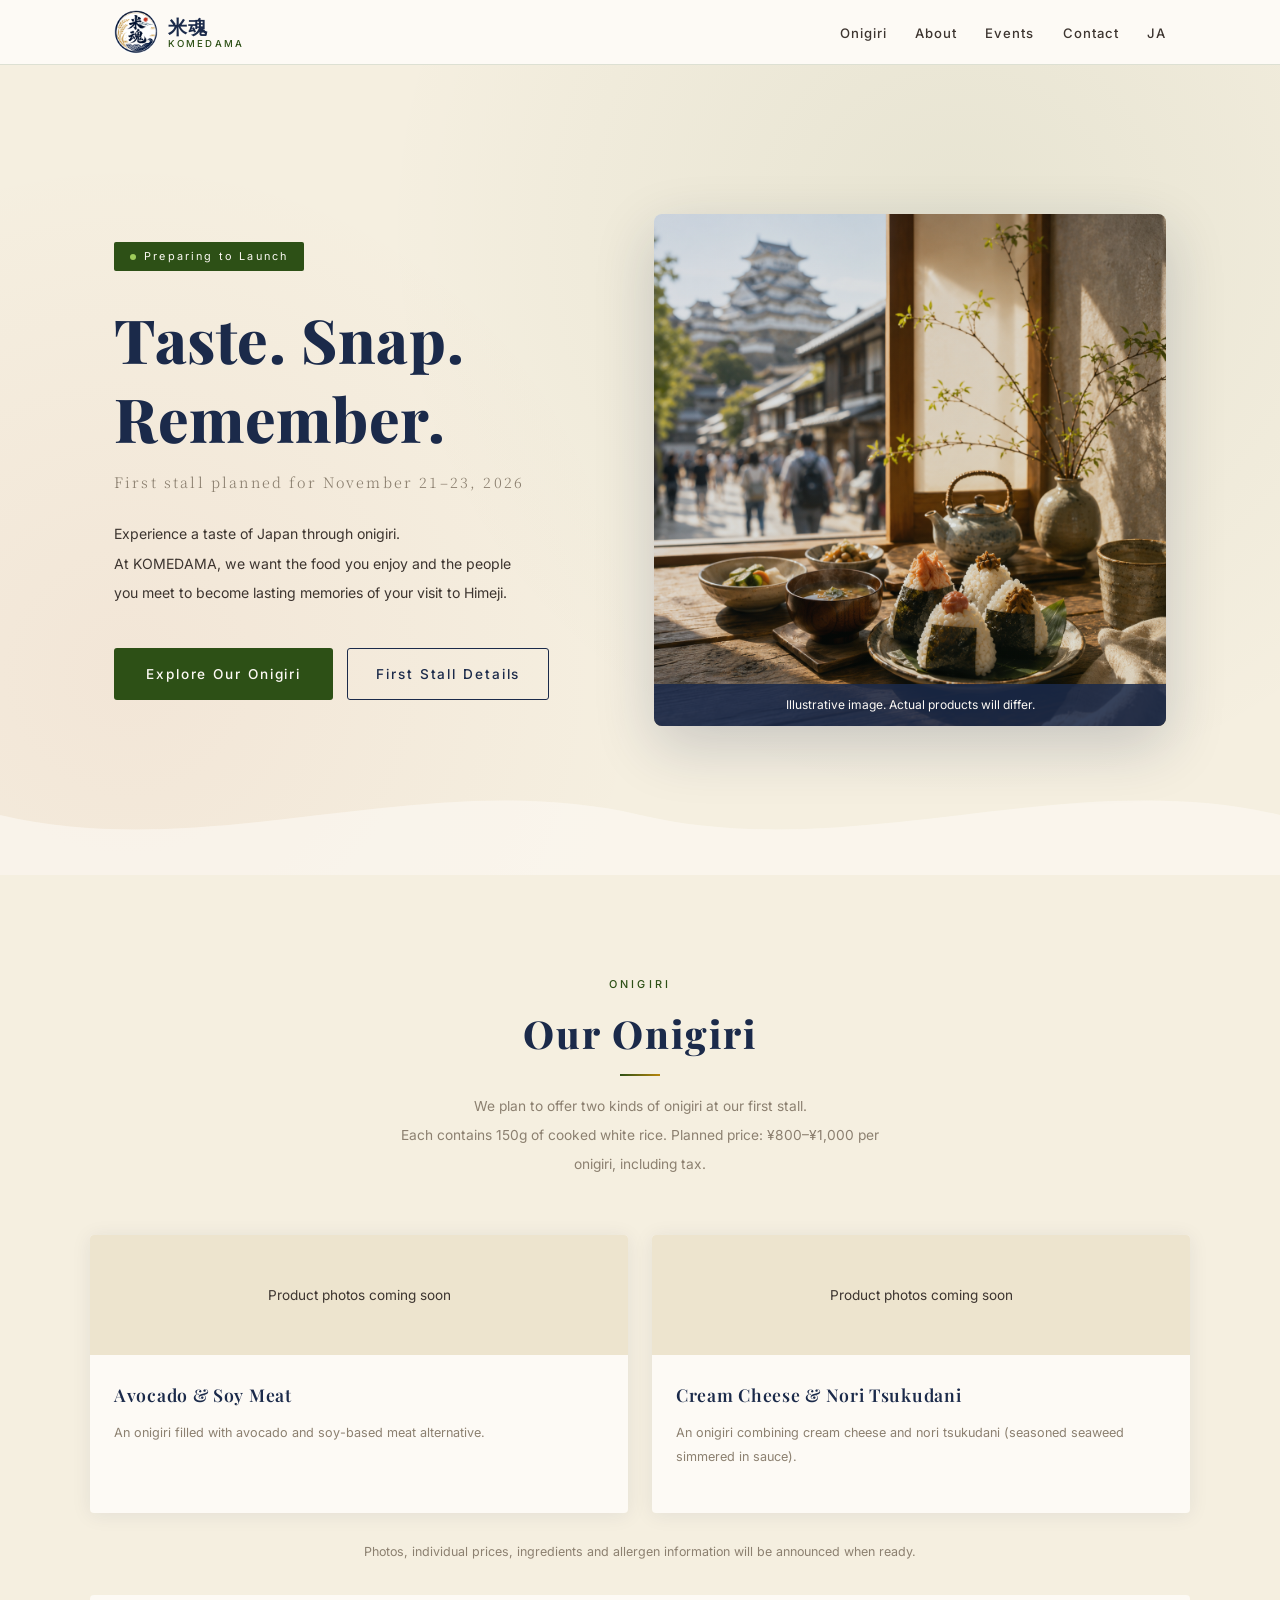
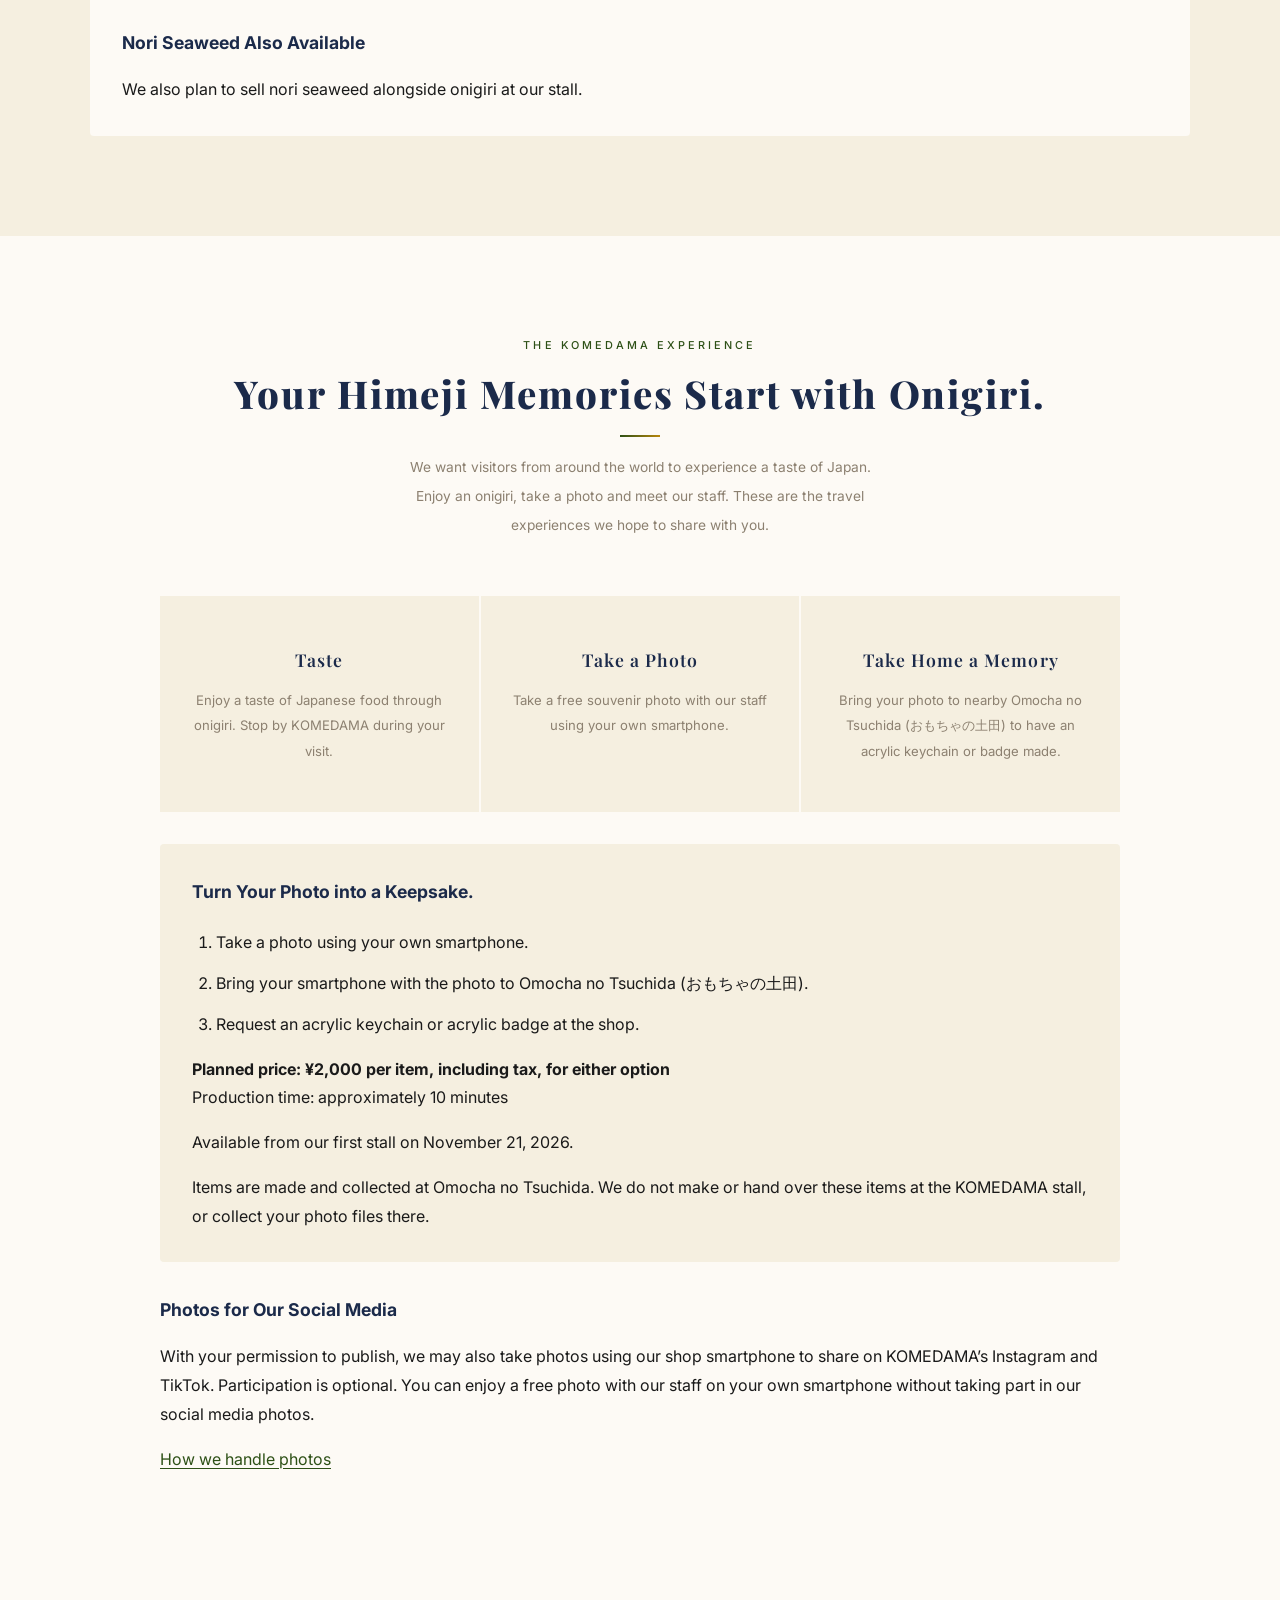
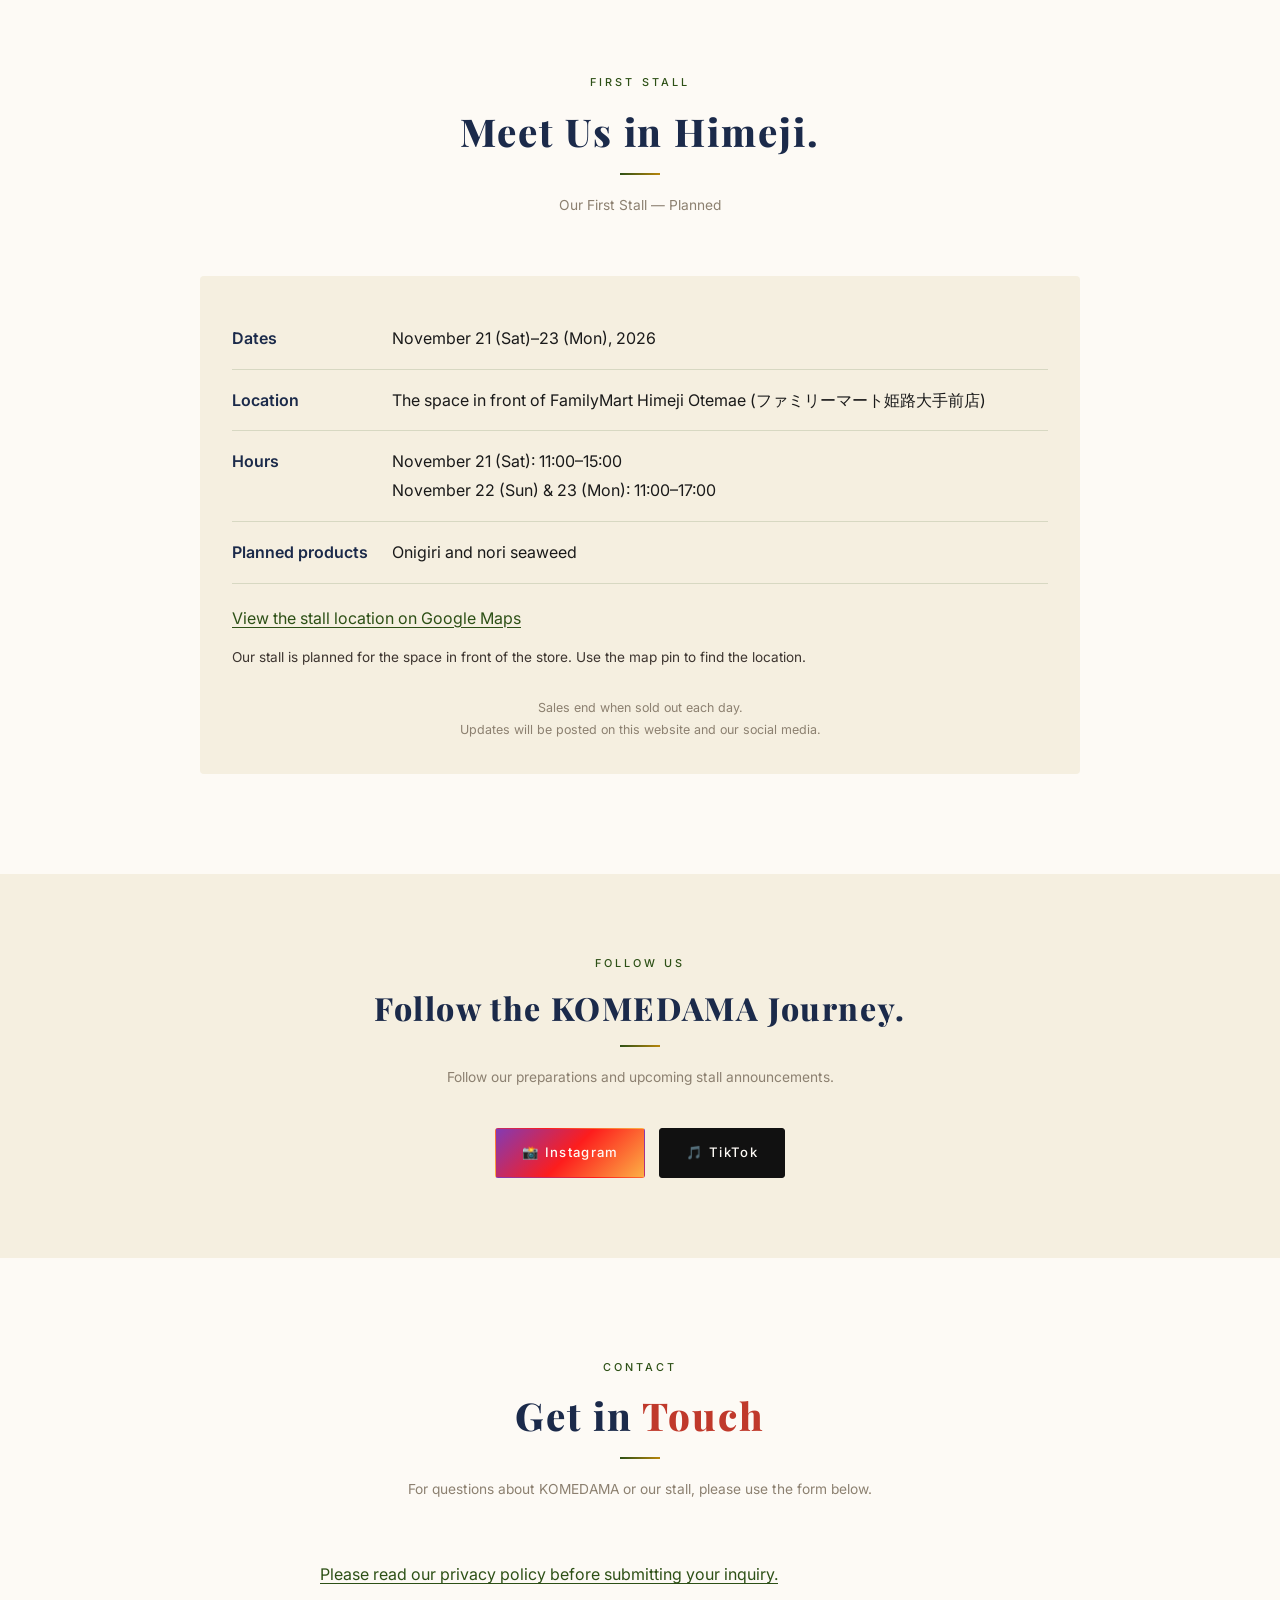
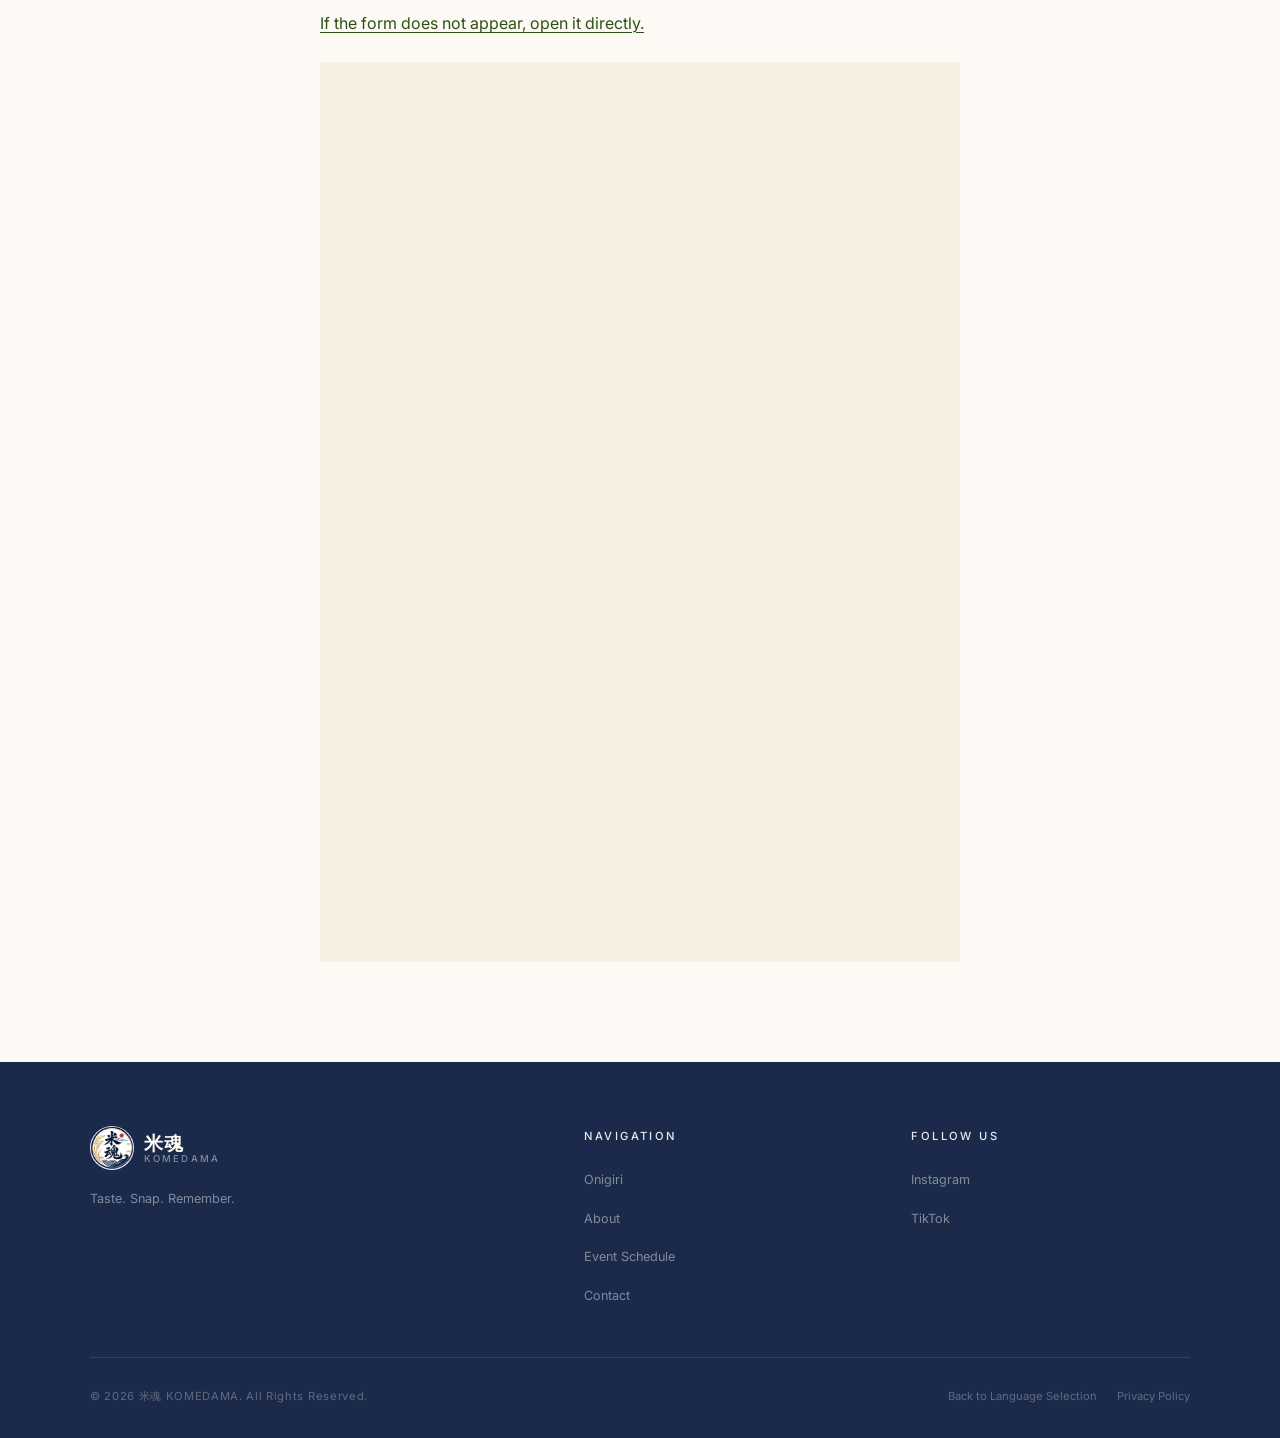
==== commit 88ac7efb: "Show onigiri before travel experiences and acrylic keepsakes" ====
--- a/en/index.html
+++ b/en/index.html
@@ -42,8 +42,8 @@
       </a>
       <nav aria-label="Main Navigation">
         <ul class="nav-list">
+          <li><a href="#products">Onigiri</a></li>
           <li><a href="#concept">About</a></li>
-          <li><a href="#products">Onigiri</a></li>
           <li><a href="#locations">Events</a></li>
           <li><a href="#contact">Contact</a></li>
           <li><a href="../ja/" class="lang-switch">JA</a></li>
@@ -57,8 +57,8 @@
 
   <div class="mobile-nav" id="mobileNav" role="dialog" aria-modal="true" aria-label="Mobile menu">
     <button class="mobile-close" id="mobileClose" aria-label="Close menu">✕</button>
+    <a href="#products">Onigiri</a>
     <a href="#concept">About</a>
-    <a href="#products">Onigiri</a>
     <a href="#locations">Events</a>
     <a href="#contact">Contact</a>
     <a href="../ja/">日本語</a>
@@ -101,46 +101,6 @@
           </div>
         </div>
 
-      </div>
-    </section>
-
-
-    <!-- CONCEPT -->
-    <section class="concept" id="concept">
-      <div class="concept-inner">
-        <div class="section-header fade-in">
-          <span class="section-label">The KOMEDAMA Experience</span>
-          <h2 class="section-title">Your Himeji Memories Start with Onigiri.</h2>
-          <div class="divider" aria-hidden="true"></div>
-          <p class="section-desc">We want visitors from around the world to experience a taste of Japan.<br>Enjoy an onigiri, take a photo and meet our staff. These are the travel experiences we hope to share with you.</p>
-        </div>
-        <div class="concept-grid">
-          <div class="concept-card fade-in d1">
-            <h3>Taste</h3><p>Enjoy a taste of Japanese food through onigiri. Stop by KOMEDAMA during your visit.</p>
-          </div>
-          <div class="concept-card fade-in d2">
-            <h3>Take a Photo</h3><p>Take a free souvenir photo with our staff using your own smartphone.</p>
-          </div>
-          <div class="concept-card fade-in d3">
-            <h3>Take Home a Memory</h3><p>Bring your photo to nearby Omocha no Tsuchida (おもちゃの土田) to have an acrylic keychain or badge made.</p>
-          </div>
-        </div>
-        <div class="experience-details fade-in">
-          <h3>Turn Your Photo into a Keepsake.</h3>
-          <ol>
-            <li>Take a photo using your own smartphone.</li>
-            <li>Bring your smartphone with the photo to Omocha no Tsuchida (おもちゃの土田).</li>
-            <li>Request an acrylic keychain or acrylic badge at the shop.</li>
-          </ol>
-          <p><strong>Planned price: ¥2,000 per item, including tax, for either option</strong><br>Production time: approximately 10 minutes</p>
-          <p>Available from our first stall on November 21, 2026.</p>
-          <p>Items are made and collected at Omocha no Tsuchida. We do not make or hand over these items at the KOMEDAMA stall, or collect your photo files there.</p>
-        </div>
-        <div class="experience-photo-note fade-in">
-          <h3>Photos for Our Social Media</h3>
-          <p>With your permission to publish, we may also take photos using our shop smartphone to share on KOMEDAMA’s Instagram and TikTok. Participation is optional. You can enjoy a free photo with our staff on your own smartphone without taking part in our social media photos.</p>
-          <p><a href="privacy.html#photos">How we handle photos</a></p>
-        </div>
       </div>
     </section>
 
@@ -176,6 +136,46 @@
     </section>
 
 
+    <!-- CONCEPT -->
+    <section class="concept" id="concept">
+      <div class="concept-inner">
+        <div class="section-header fade-in">
+          <span class="section-label">The KOMEDAMA Experience</span>
+          <h2 class="section-title">Your Himeji Memories Start with Onigiri.</h2>
+          <div class="divider" aria-hidden="true"></div>
+          <p class="section-desc">We want visitors from around the world to experience a taste of Japan.<br>Enjoy an onigiri, take a photo and meet our staff. These are the travel experiences we hope to share with you.</p>
+        </div>
+        <div class="concept-grid">
+          <div class="concept-card fade-in d1">
+            <h3>Taste</h3><p>Enjoy a taste of Japanese food through onigiri. Stop by KOMEDAMA during your visit.</p>
+          </div>
+          <div class="concept-card fade-in d2">
+            <h3>Take a Photo</h3><p>Take a free souvenir photo with our staff using your own smartphone.</p>
+          </div>
+          <div class="concept-card fade-in d3">
+            <h3>Take Home a Memory</h3><p>Bring your photo to nearby Omocha no Tsuchida (おもちゃの土田) to have an acrylic keychain or badge made.</p>
+          </div>
+        </div>
+        <div class="experience-details fade-in">
+          <h3>Turn Your Photo into a Keepsake.</h3>
+          <ol>
+            <li>Take a photo using your own smartphone.</li>
+            <li>Bring your smartphone with the photo to Omocha no Tsuchida (おもちゃの土田).</li>
+            <li>Request an acrylic keychain or acrylic badge at the shop.</li>
+          </ol>
+          <p><strong>Planned price: ¥2,000 per item, including tax, for either option</strong><br>Production time: approximately 10 minutes</p>
+          <p>Available from our first stall on November 21, 2026.</p>
+          <p>Items are made and collected at Omocha no Tsuchida. We do not make or hand over these items at the KOMEDAMA stall, or collect your photo files there.</p>
+        </div>
+        <div class="experience-photo-note fade-in">
+          <h3>Photos for Our Social Media</h3>
+          <p>With your permission to publish, we may also take photos using our shop smartphone to share on KOMEDAMA’s Instagram and TikTok. Participation is optional. You can enjoy a free photo with our staff on your own smartphone without taking part in our social media photos.</p>
+          <p><a href="privacy.html#photos">How we handle photos</a></p>
+        </div>
+      </div>
+    </section>
+
+
     <!-- ONLINE SHOP CTA -->
 
 
@@ -271,8 +271,8 @@
         <div class="footer-col">
           <h4>Navigation</h4>
           <ul>
+            <li><a href="#products">Onigiri</a></li>
             <li><a href="#concept">About</a></li>
-            <li><a href="#products">Onigiri</a></li>
             <li><a href="#locations">Event Schedule</a></li>
             <li><a href="#contact">Contact</a></li>
           </ul>
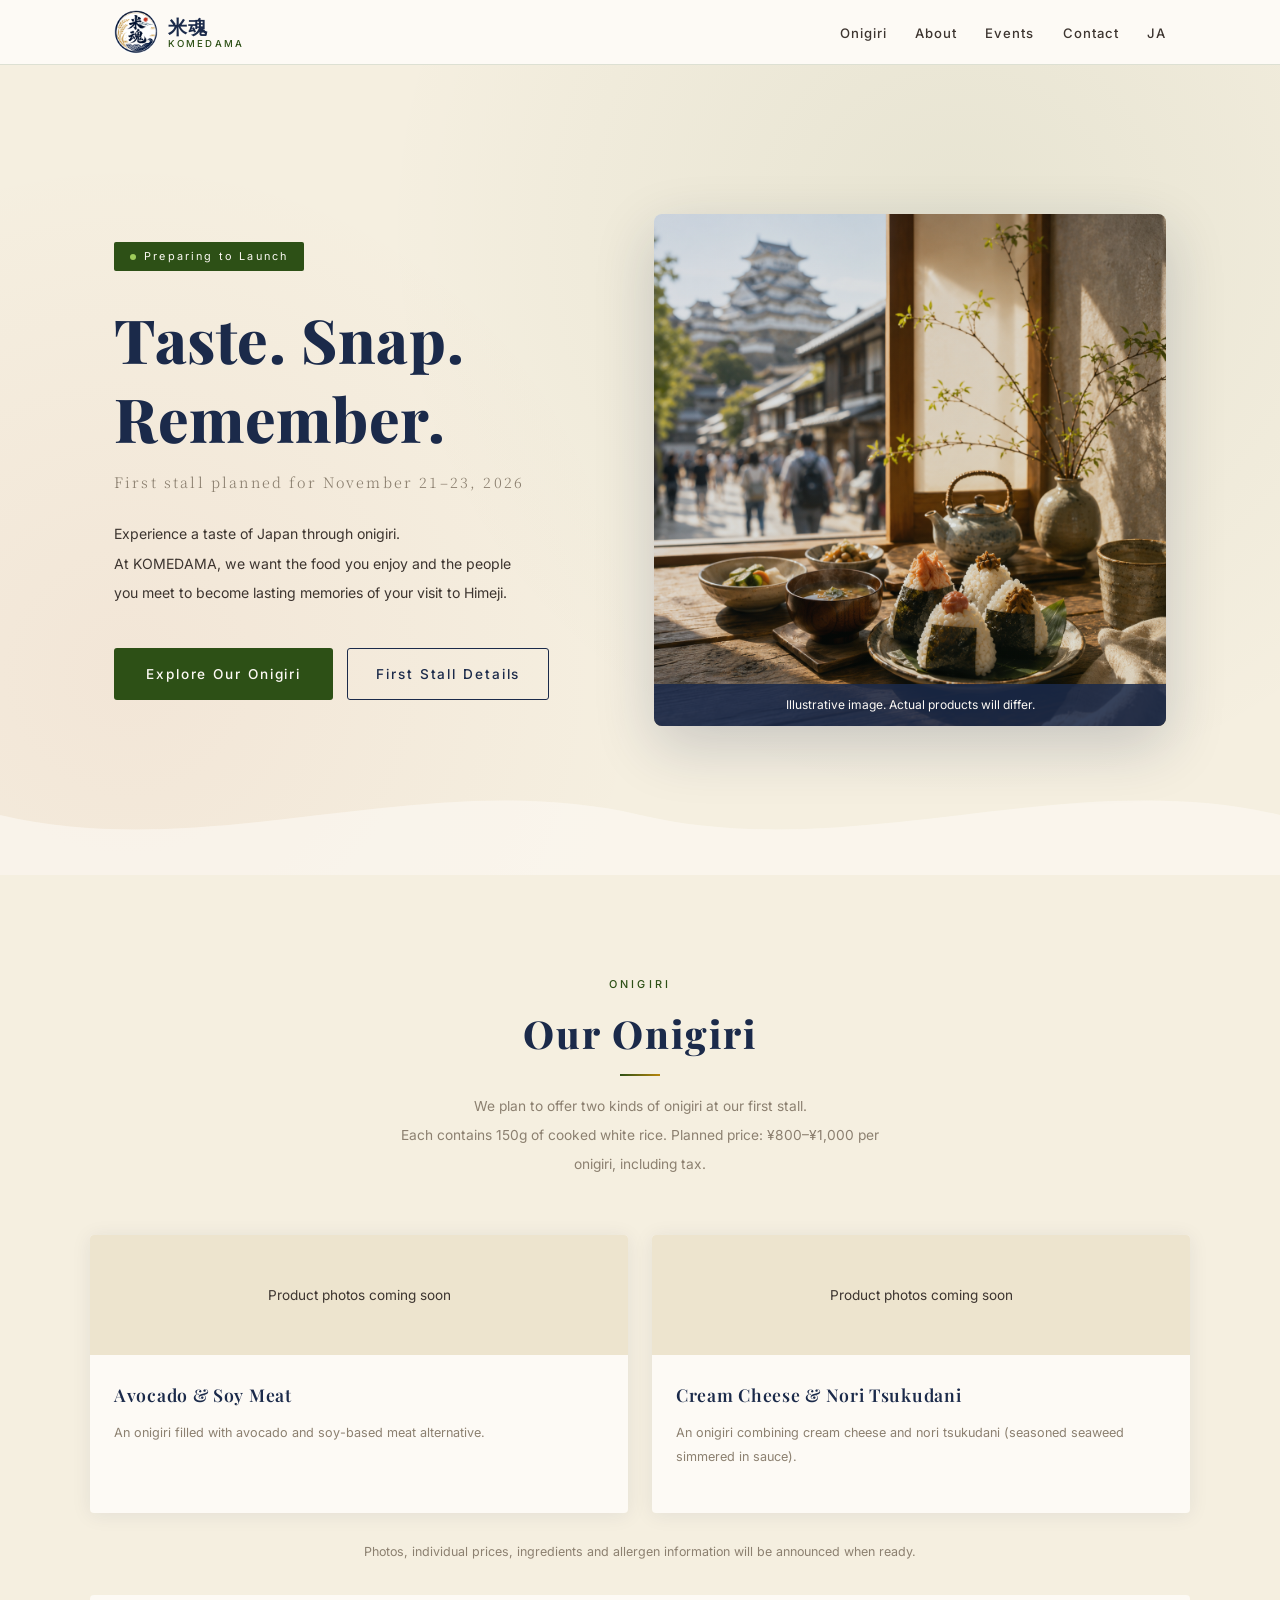
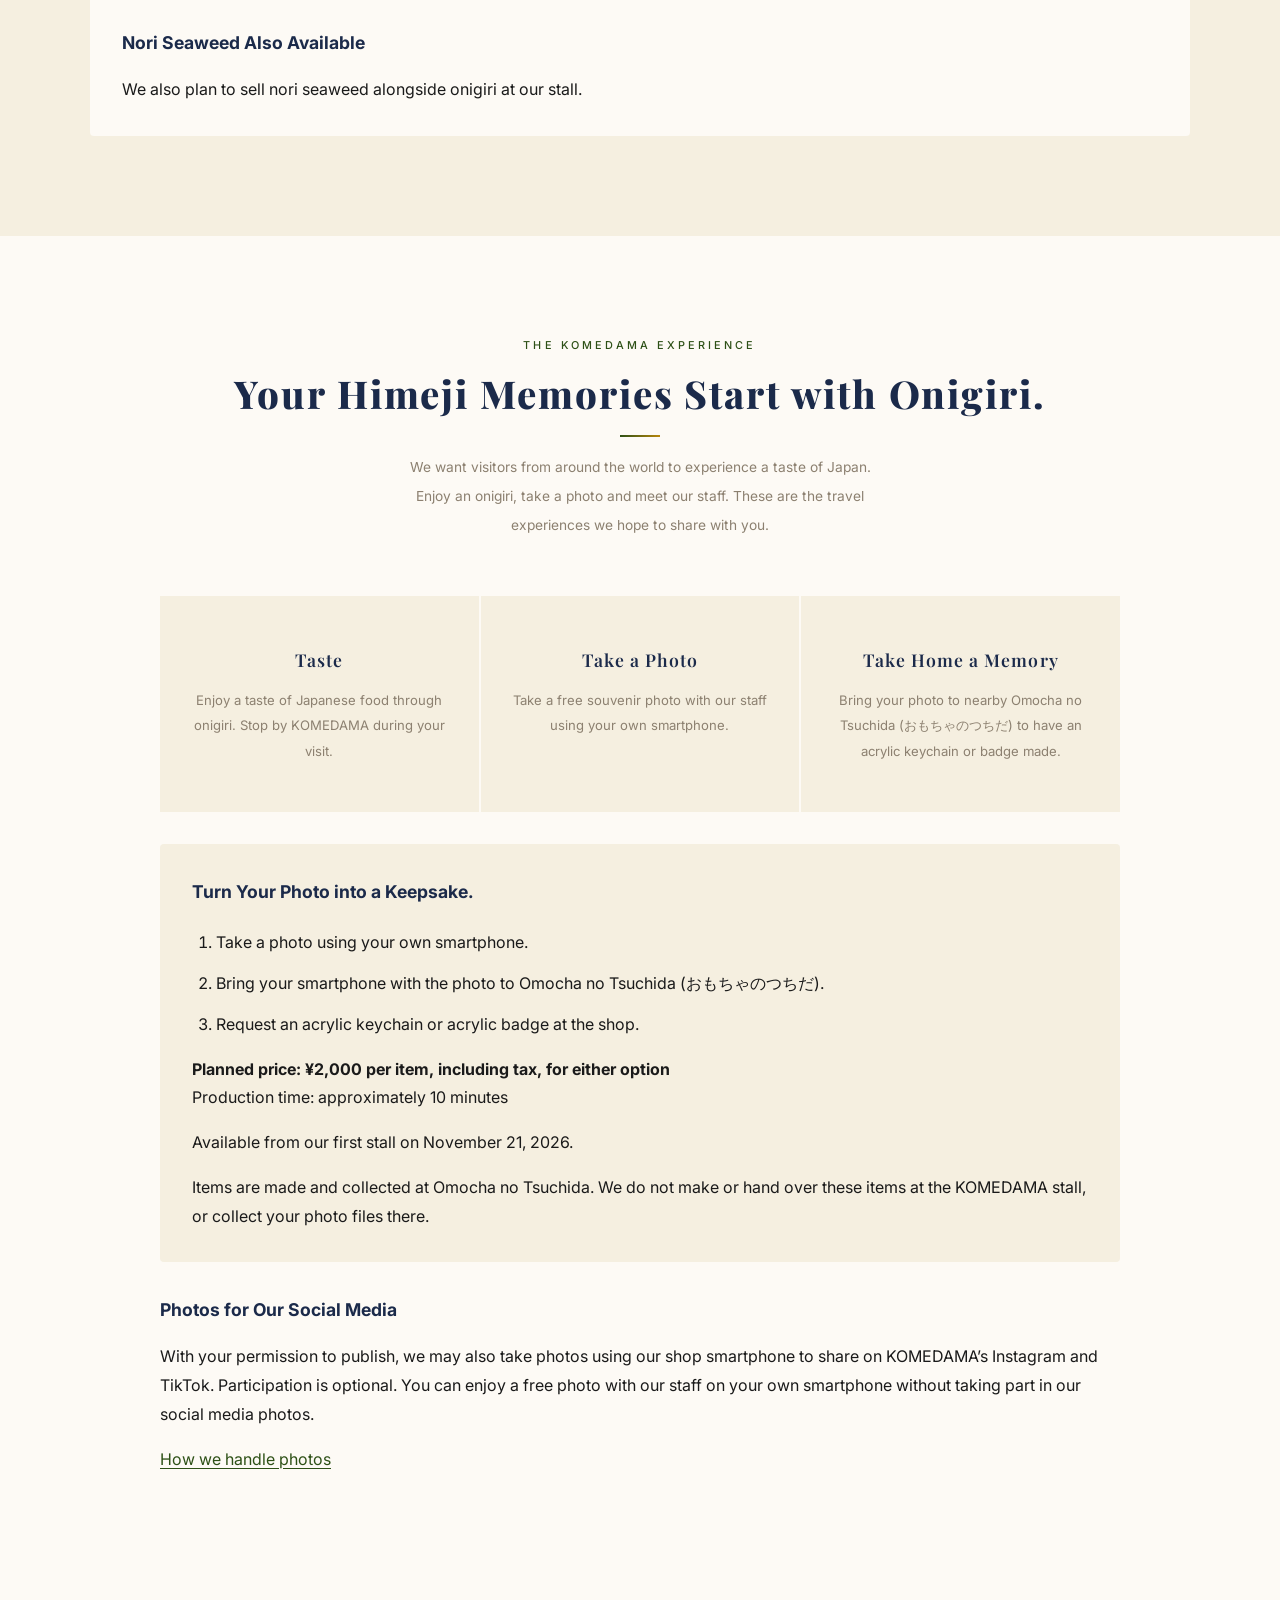
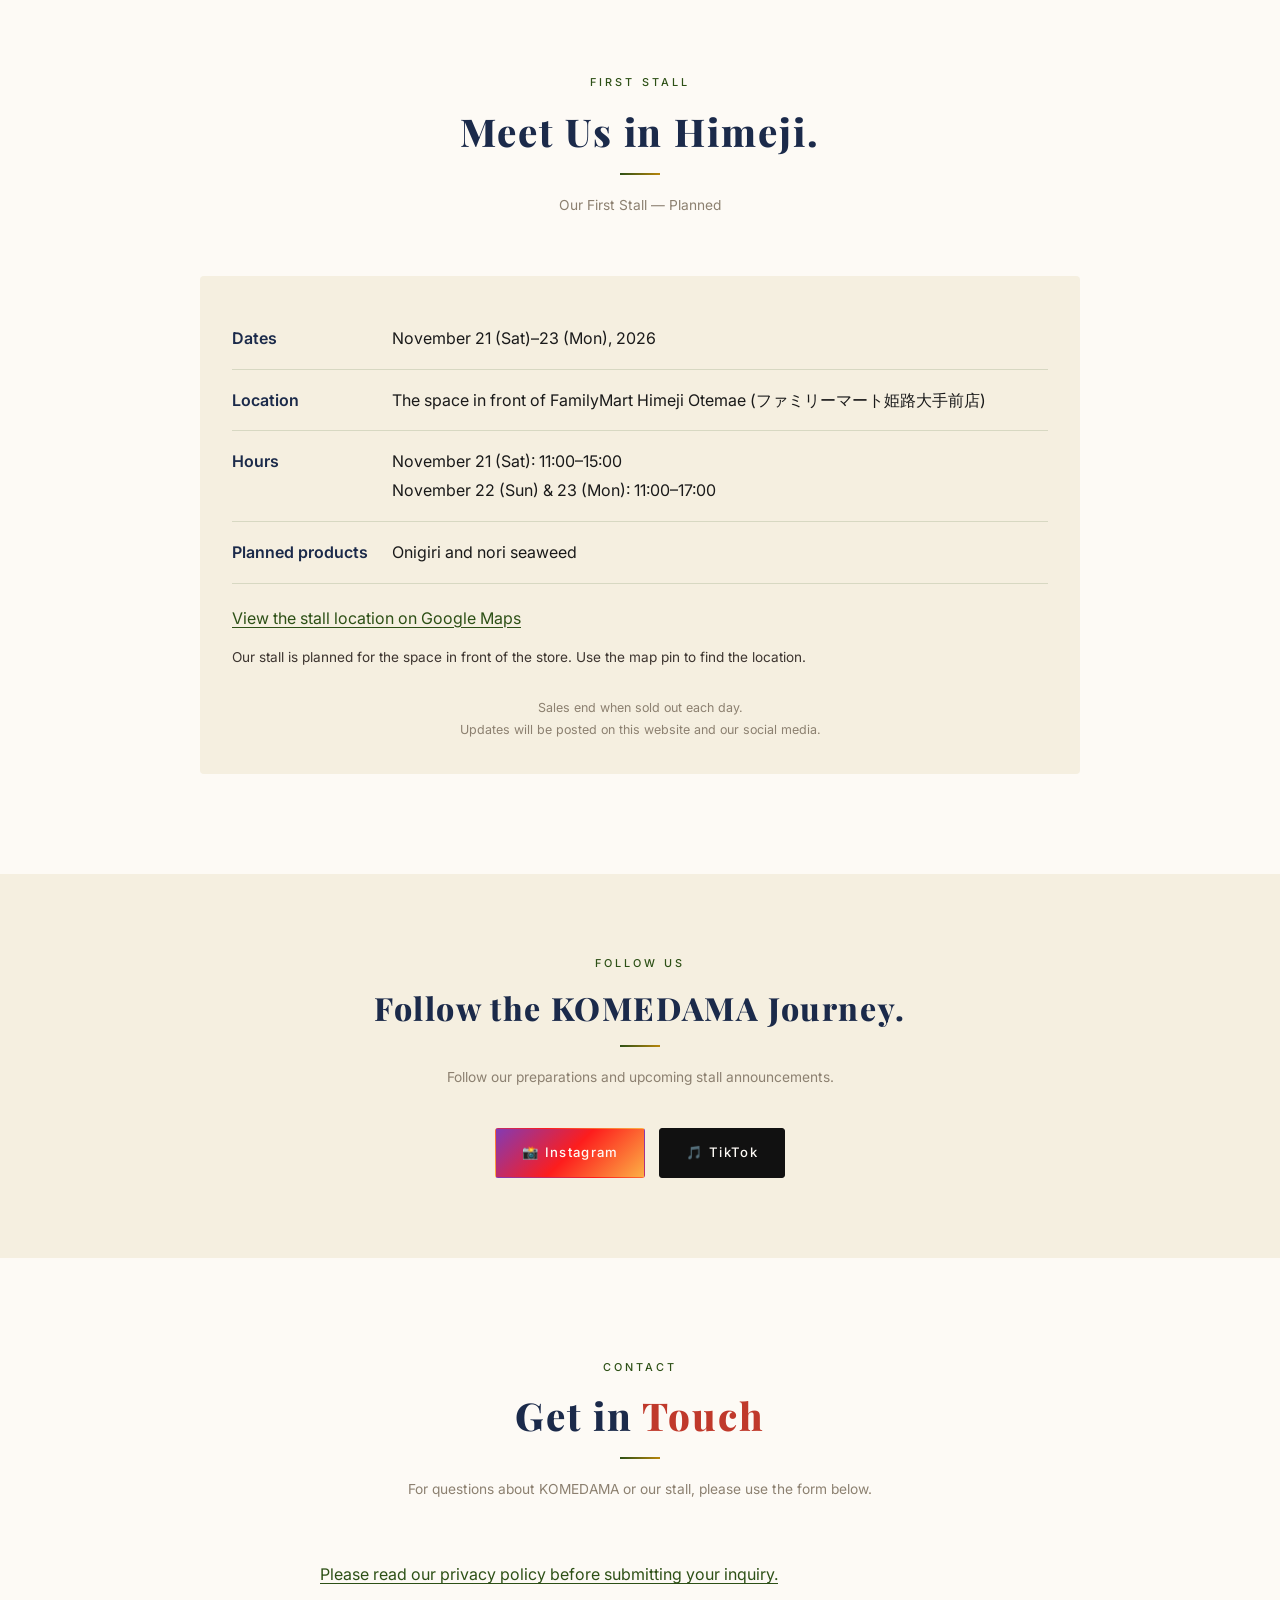
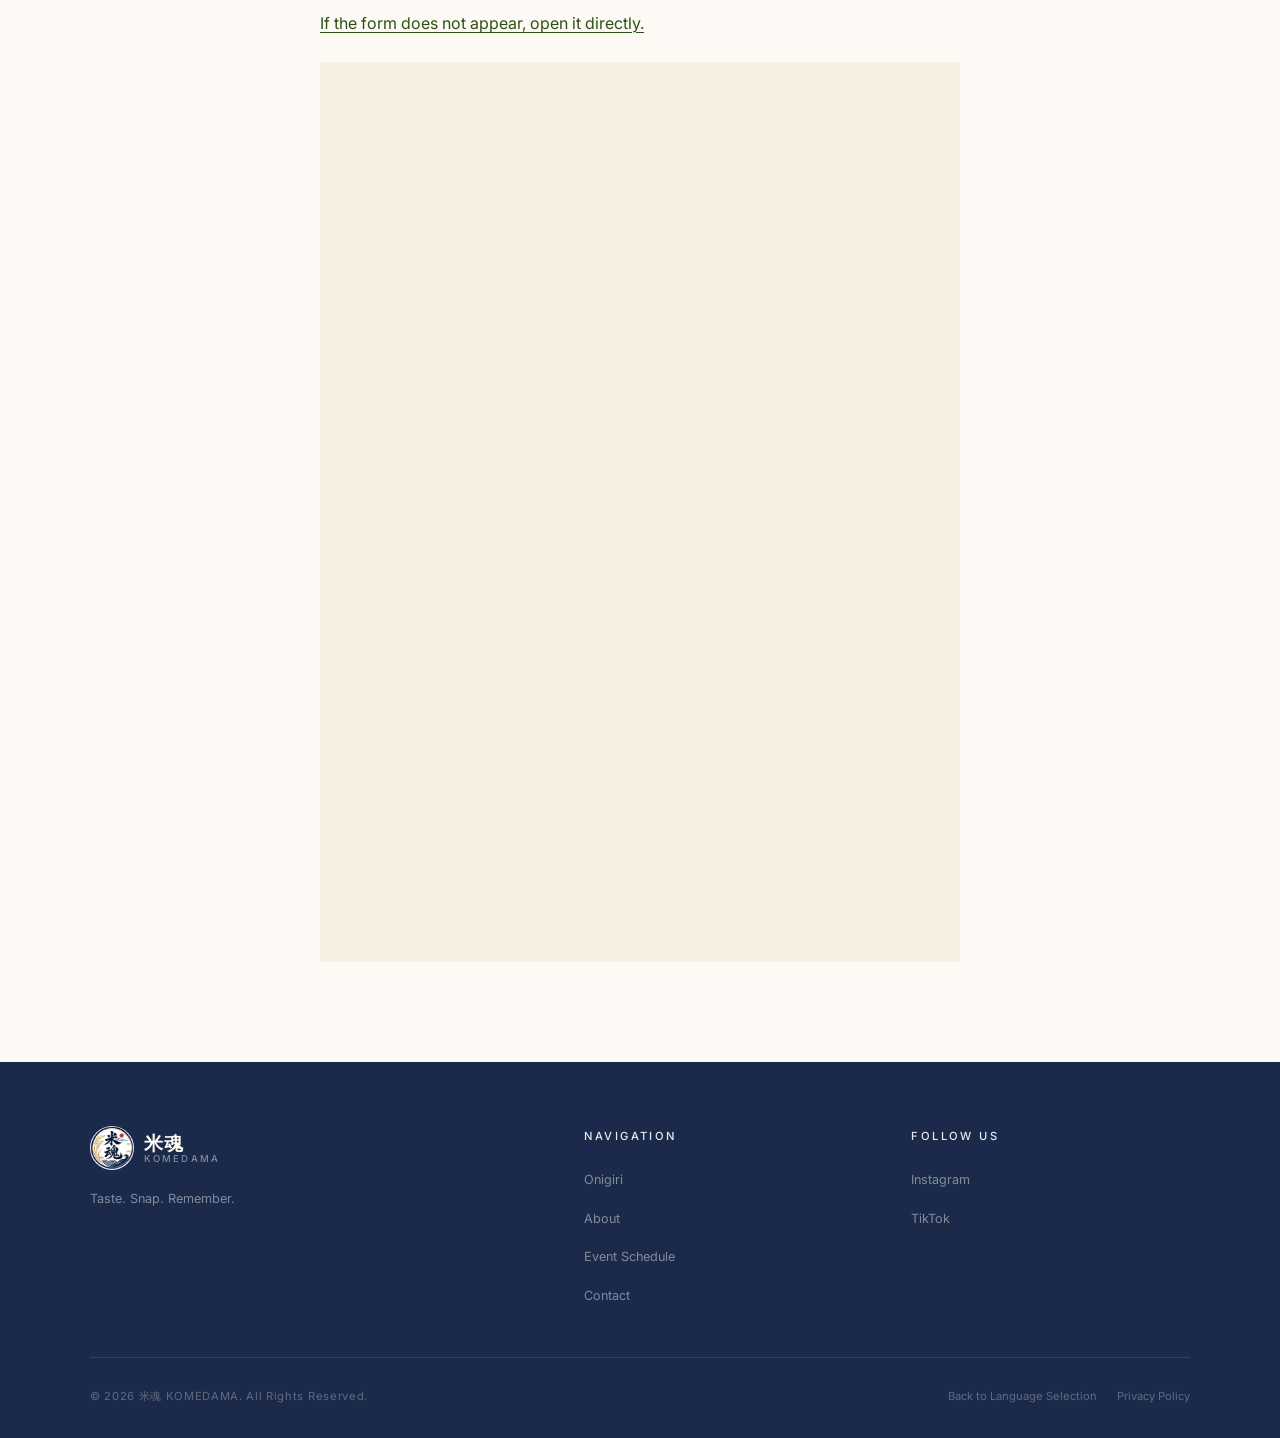
==== commit e56679e1: "Correct toy shop name to おもちゃのつちだ" ====
--- a/en/index.html
+++ b/en/index.html
@@ -153,14 +153,14 @@
             <h3>Take a Photo</h3><p>Take a free souvenir photo with our staff using your own smartphone.</p>
           </div>
           <div class="concept-card fade-in d3">
-            <h3>Take Home a Memory</h3><p>Bring your photo to nearby Omocha no Tsuchida (おもちゃの土田) to have an acrylic keychain or badge made.</p>
+            <h3>Take Home a Memory</h3><p>Bring your photo to nearby Omocha no Tsuchida (おもちゃのつちだ) to have an acrylic keychain or badge made.</p>
           </div>
         </div>
         <div class="experience-details fade-in">
           <h3>Turn Your Photo into a Keepsake.</h3>
           <ol>
             <li>Take a photo using your own smartphone.</li>
-            <li>Bring your smartphone with the photo to Omocha no Tsuchida (おもちゃの土田).</li>
+            <li>Bring your smartphone with the photo to Omocha no Tsuchida (おもちゃのつちだ).</li>
             <li>Request an acrylic keychain or acrylic badge at the shop.</li>
           </ol>
           <p><strong>Planned price: ¥2,000 per item, including tax, for either option</strong><br>Production time: approximately 10 minutes</p>
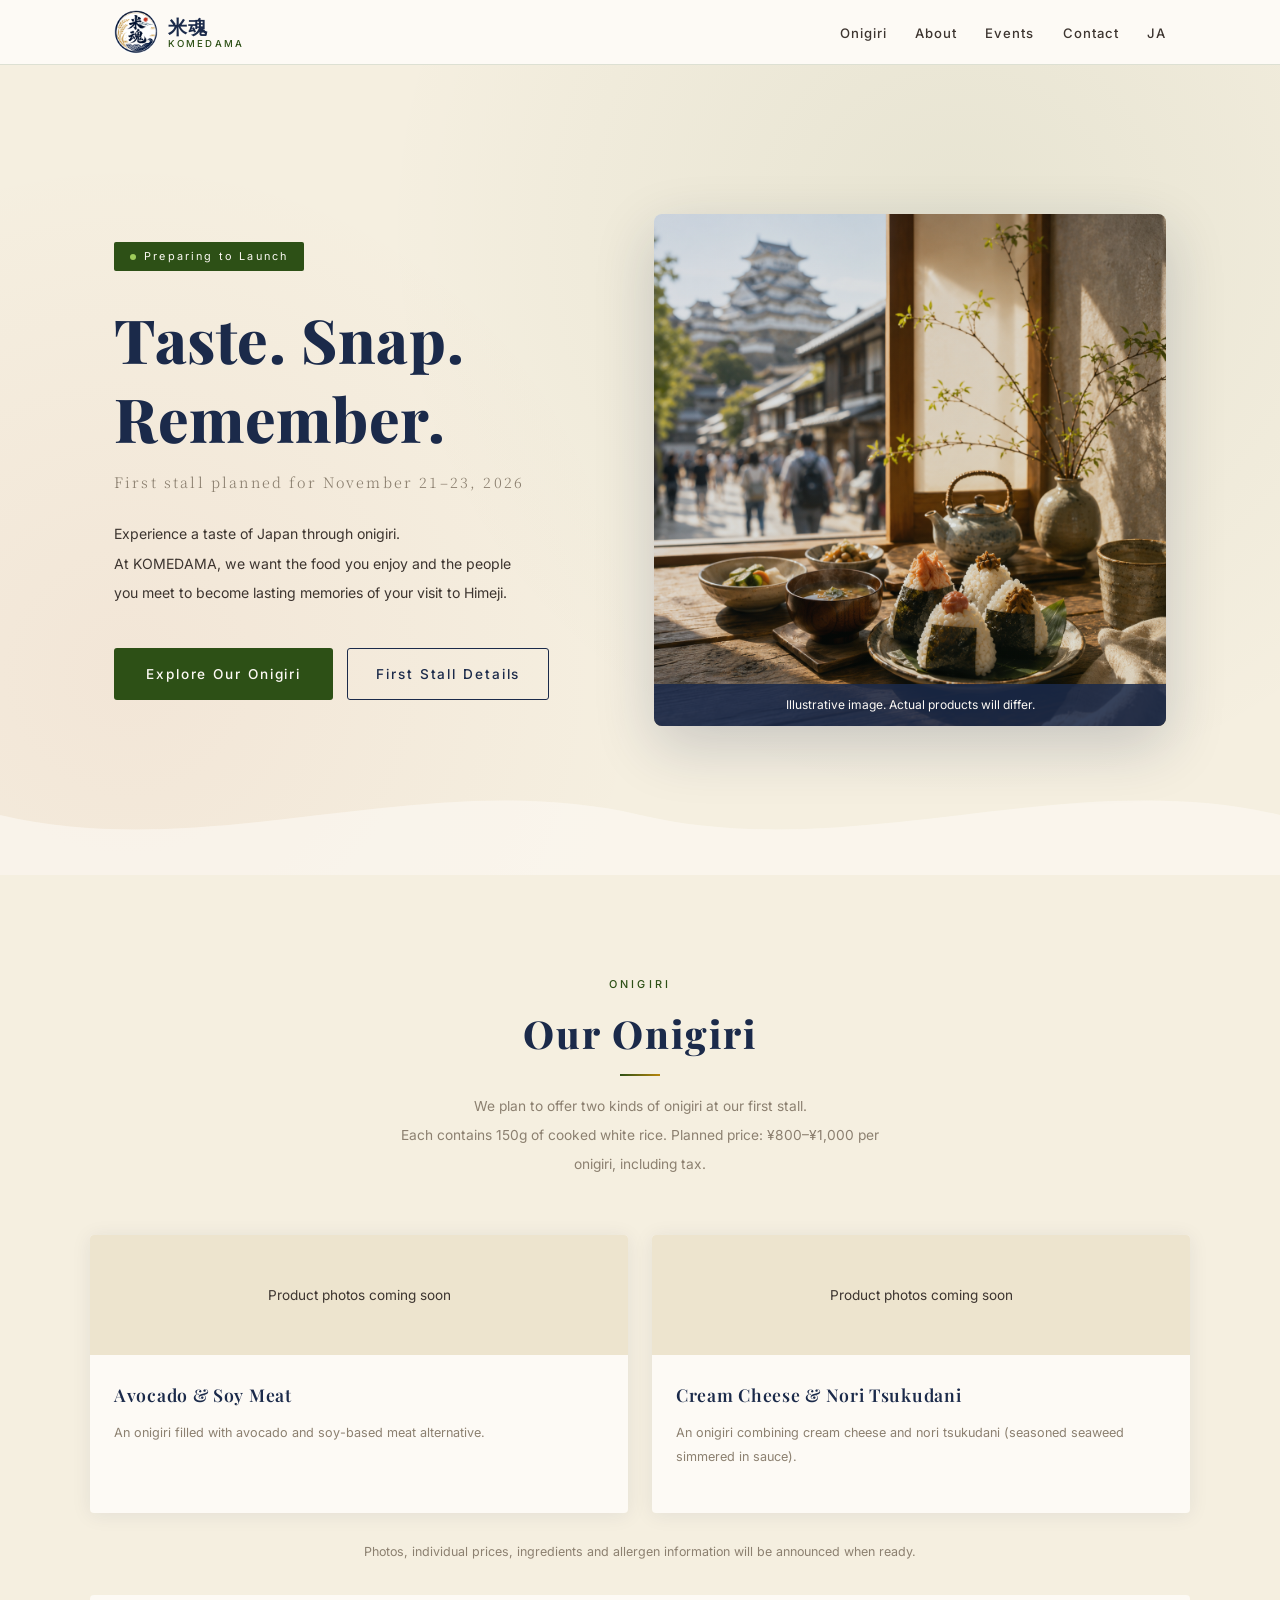
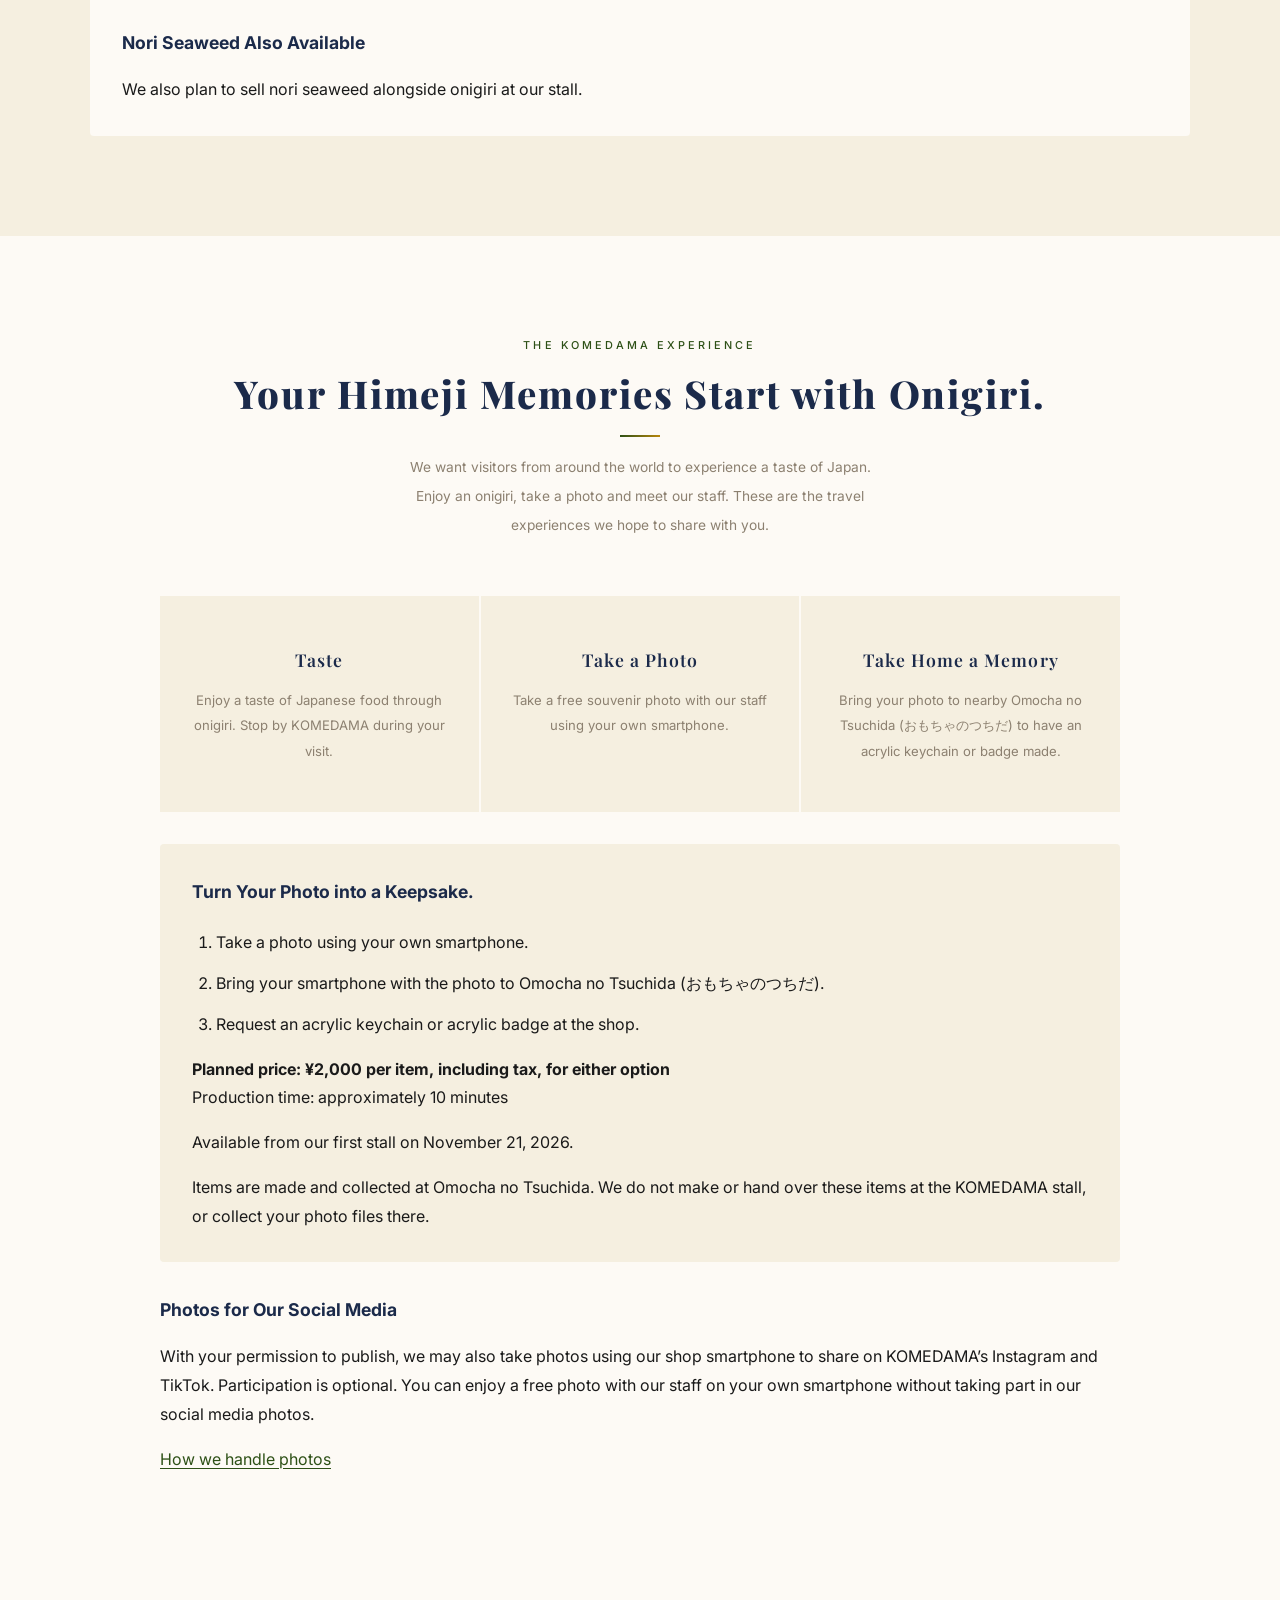
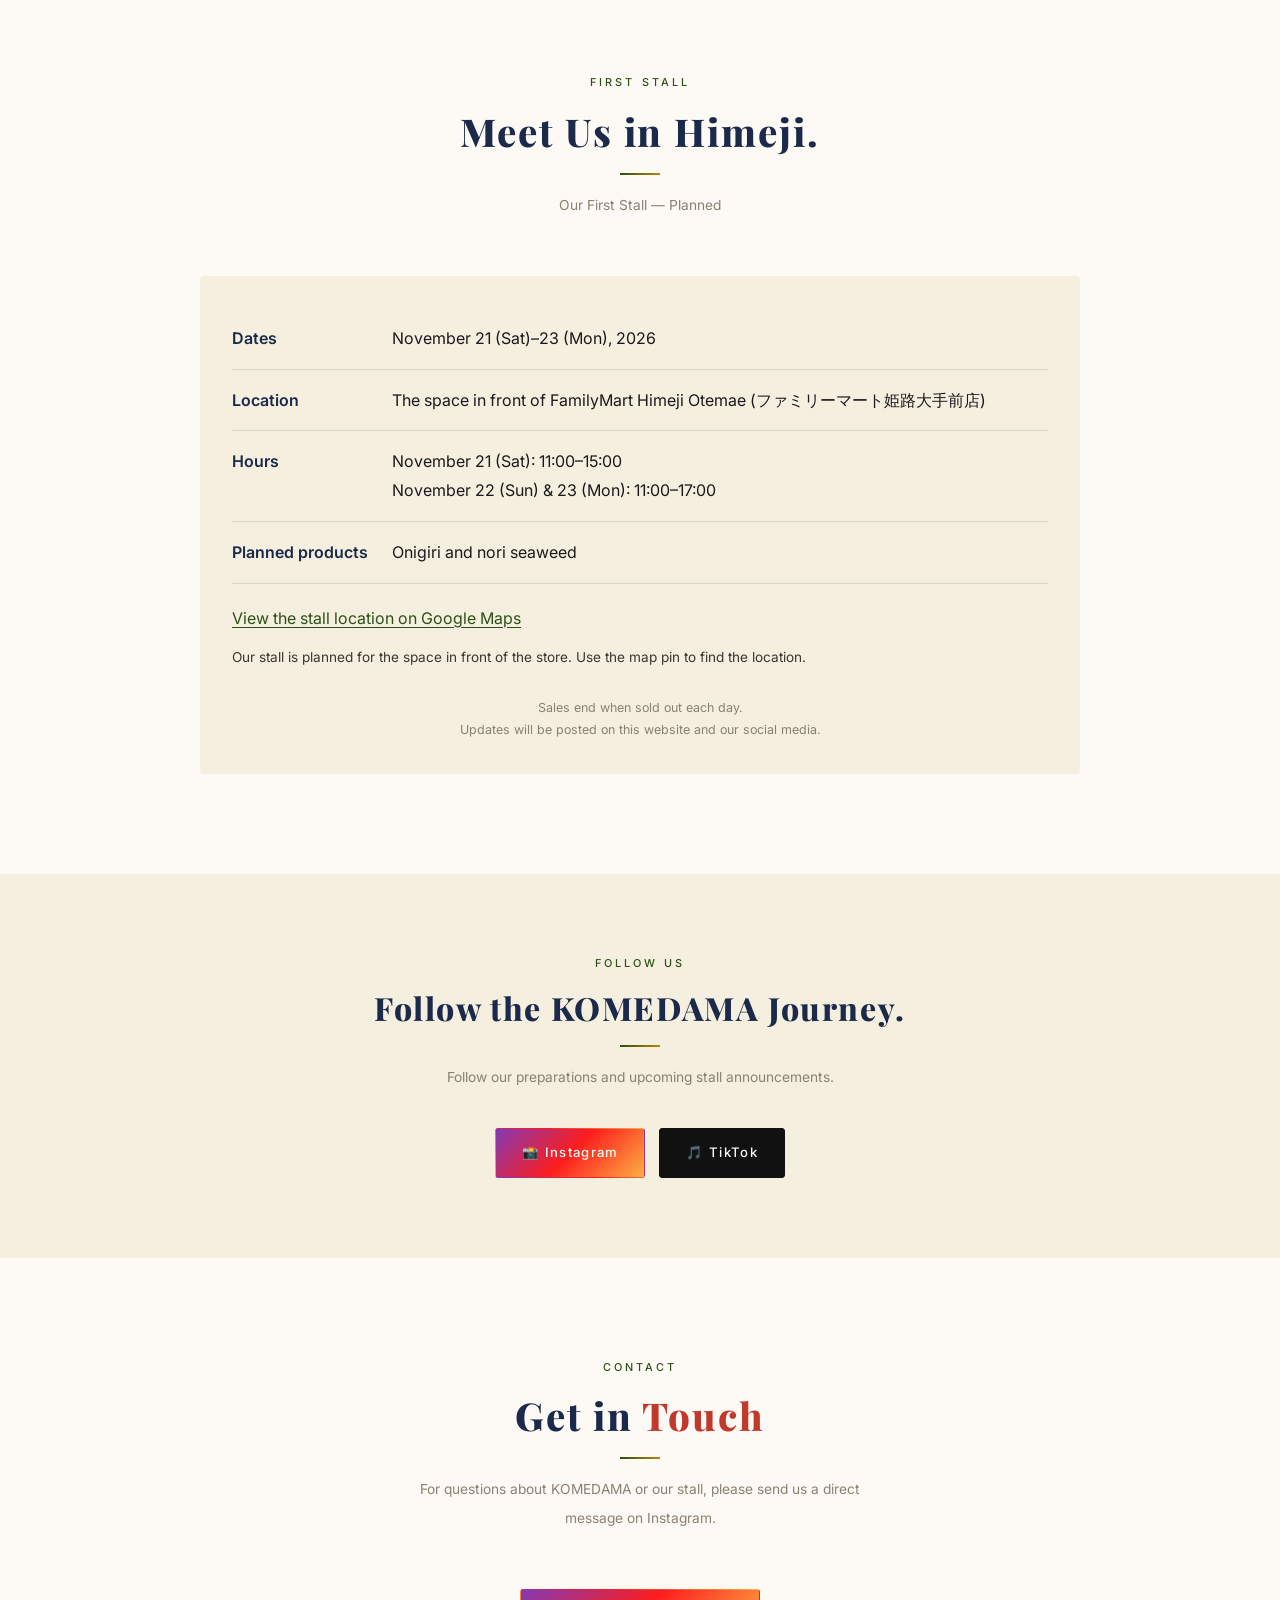
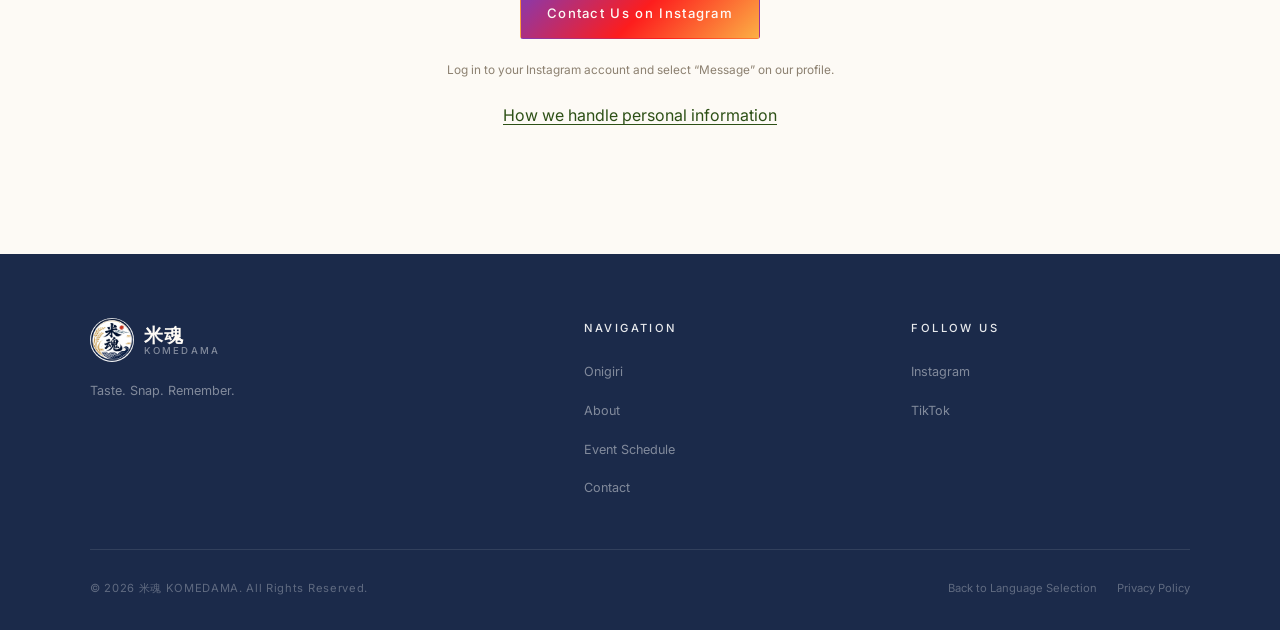
==== commit 22da178b: "Replace contact form with Instagram direct message contact" ====
--- a/en/index.html
+++ b/en/index.html
@@ -230,23 +230,12 @@
           <span class="section-label">Contact</span>
           <h2 class="section-title">Get in <span class="acc">Touch</span></h2>
           <div class="divider" aria-hidden="true"></div>
-          <p class="section-desc">For questions about KOMEDAMA or our stall, please use the form below.</p>
-        </div>
-        <div class="google-form-wrap fade-in">
-          <p class="contact-help"><a href="privacy.html">Please read our privacy policy before submitting your inquiry.</a></p>
-          <p class="contact-help"><a href="https://docs.google.com/forms/d/e/1FAIpQLScALvCP625DVWomPVhwGw1CGhiQK8gAbkyOa28ZDNepqT5XbA/viewform" target="_blank" rel="noopener noreferrer">If the form does not appear, open it directly.</a></p>
-          <iframe
-            src="https://docs.google.com/forms/d/e/1FAIpQLScALvCP625DVWomPVhwGw1CGhiQK8gAbkyOa28ZDNepqT5XbA/viewform?embedded=true"
-            width="100%"
-            height="900"
-            frameborder="0"
-            marginheight="0"
-            marginwidth="0"
-            title="KOMEDAMA Contact Form"
-            loading="lazy"
-          >
-            Loading…
-          </iframe>
+          <p class="section-desc">For questions about KOMEDAMA or our stall, please send us a direct message on Instagram.</p>
+        </div>
+        <div class="contact-actions fade-in">
+          <a href="https://www.instagram.com/onigiri.komedama/" target="_blank" rel="noopener noreferrer" class="sns-btn sns-ig">Contact Us on Instagram</a>
+          <p class="contact-note">Log in to your Instagram account and select “Message” on our profile.</p>
+          <p class="contact-help"><a href="privacy.html">How we handle personal information</a></p>
         </div>
       </div>
     </section>
--- a/style.css
+++ b/style.css
@@ -1109,18 +1109,9 @@
   margin: 0 auto;
 }
 
-/* Googleフォーム埋め込みラッパー */
-.google-form-wrap {
-  margin-top: 56px;
-}
-
-.google-form-wrap iframe {
-  width: 100%;
-  min-height: 900px;
-  border: none;
-  border-radius: 4px;
-  background: var(--cream);
-  display: block;
+.contact-actions {
+  margin-top: 32px;
+  text-align: center;
 }
 
 .contact-note {
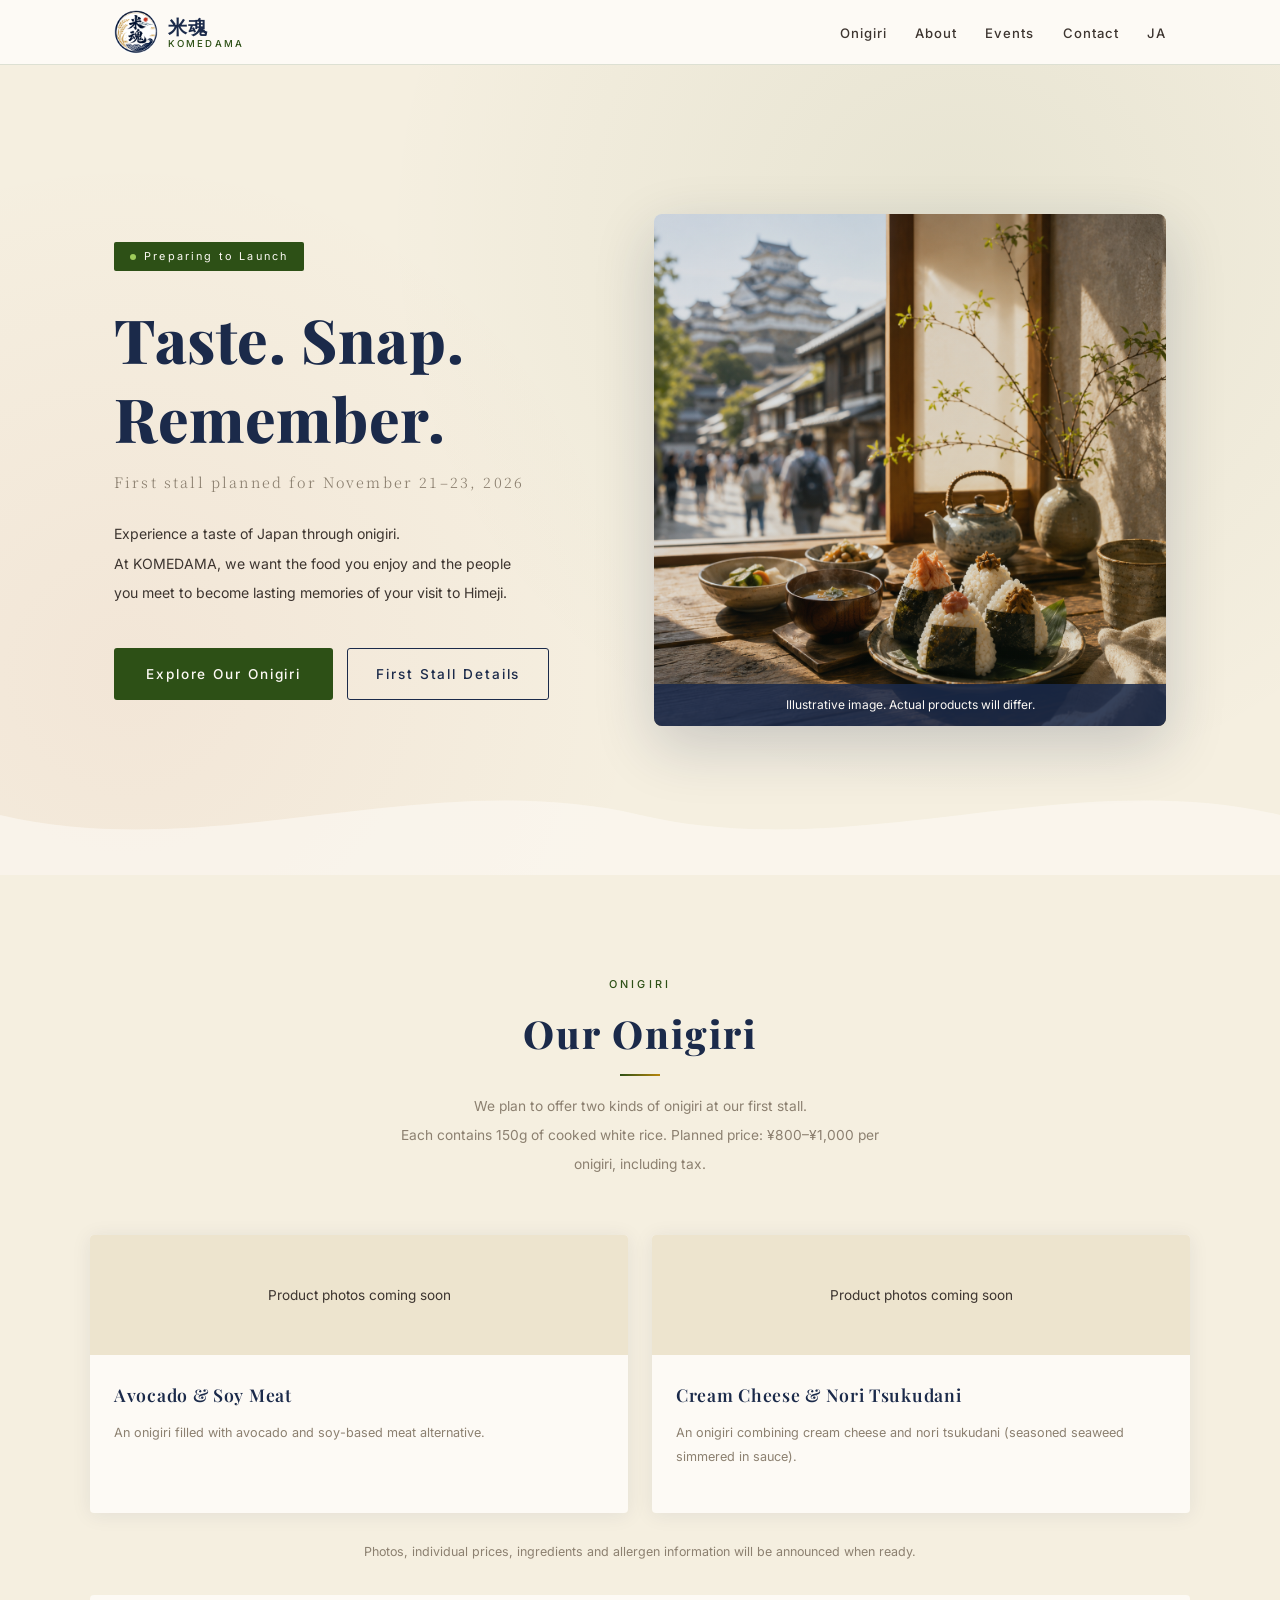
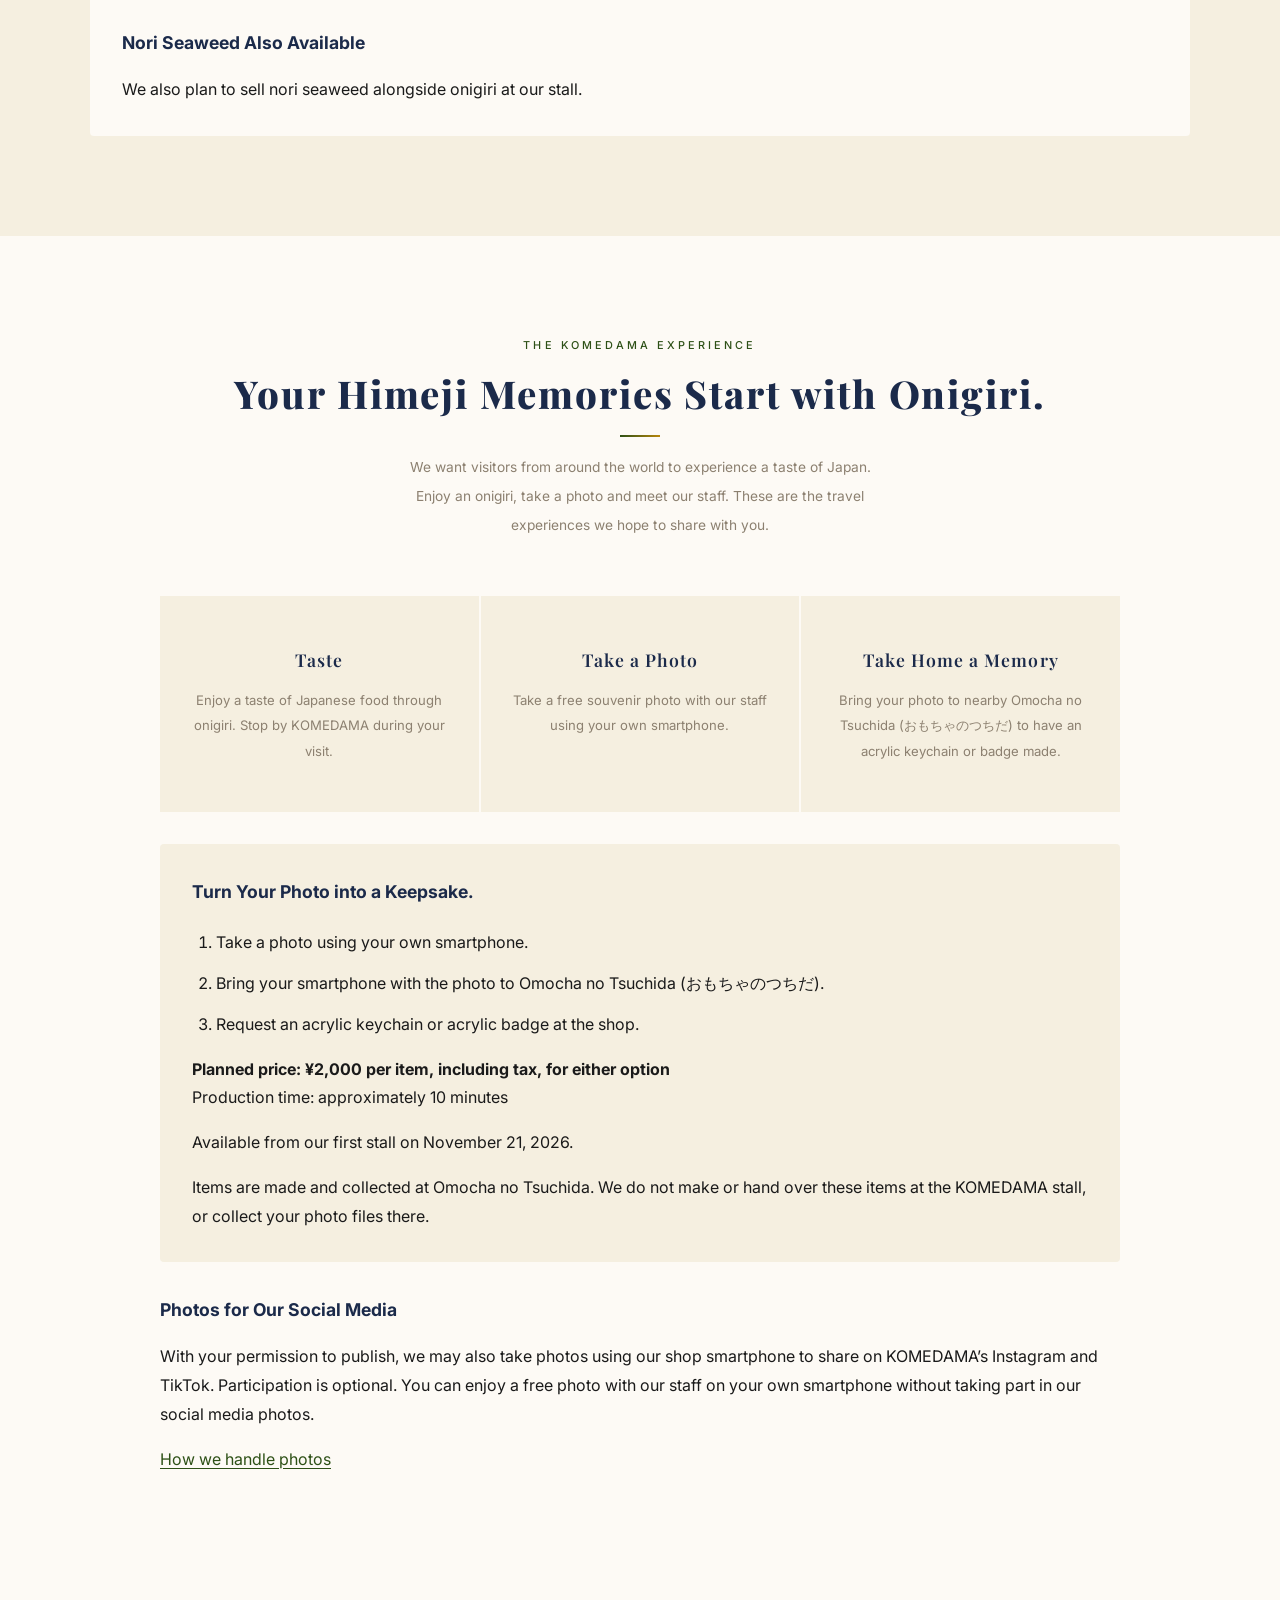
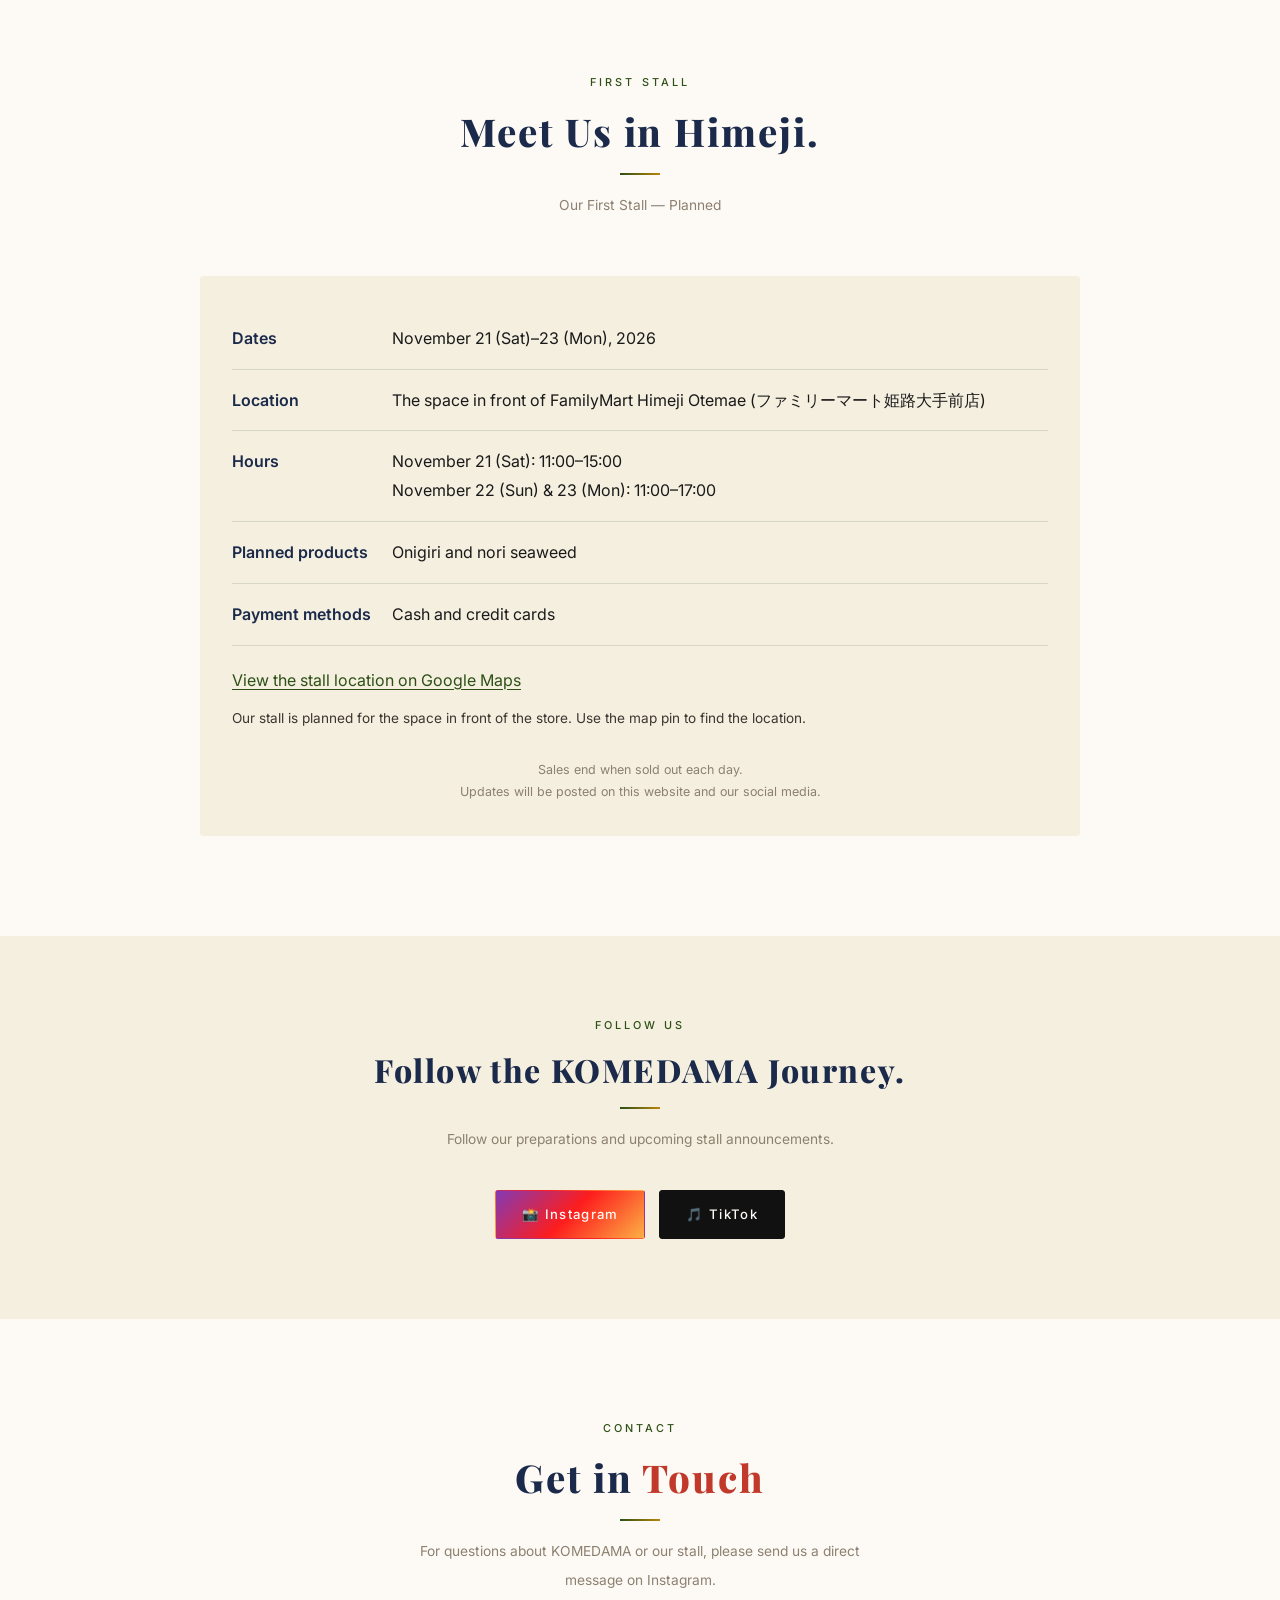
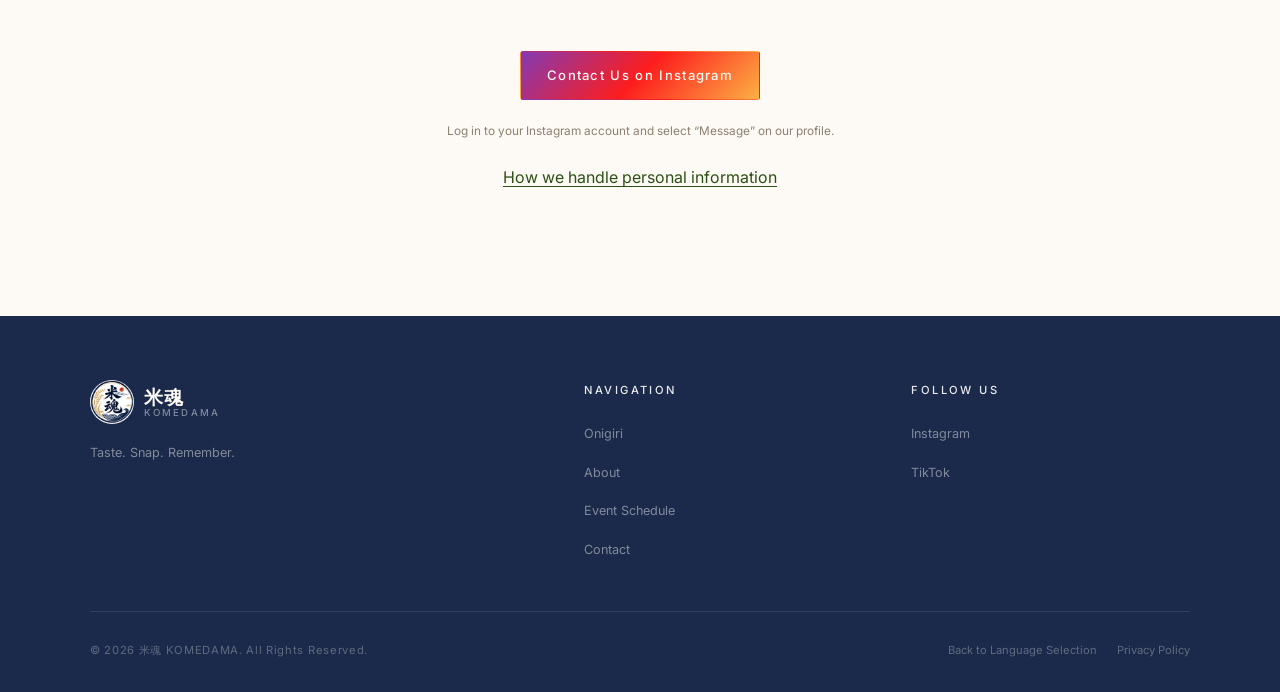
==== commit 39b0b1a6: "List cash and credit cards as stall payment methods" ====
--- a/en/index.html
+++ b/en/index.html
@@ -195,6 +195,7 @@
             <div><dt>Location</dt><dd>The space in front of FamilyMart Himeji Otemae (ファミリーマート姫路大手前店)</dd></div>
             <div><dt>Hours</dt><dd>November 21 (Sat): 11:00–15:00<br>November 22 (Sun) &amp; 23 (Mon): 11:00–17:00</dd></div>
             <div><dt>Planned products</dt><dd>Onigiri and nori seaweed</dd></div>
+            <div><dt>Payment methods</dt><dd>Cash and credit cards</dd></div>
           </dl>
           <p class="location-map-link"><a href="https://www.google.com/maps/search/?api=1&amp;query=34.831481%2C134.691413" target="_blank" rel="noopener noreferrer">View the stall location on Google Maps</a></p>
           <p class="location-map-note">Our stall is planned for the space in front of the store. Use the map pin to find the location.</p>
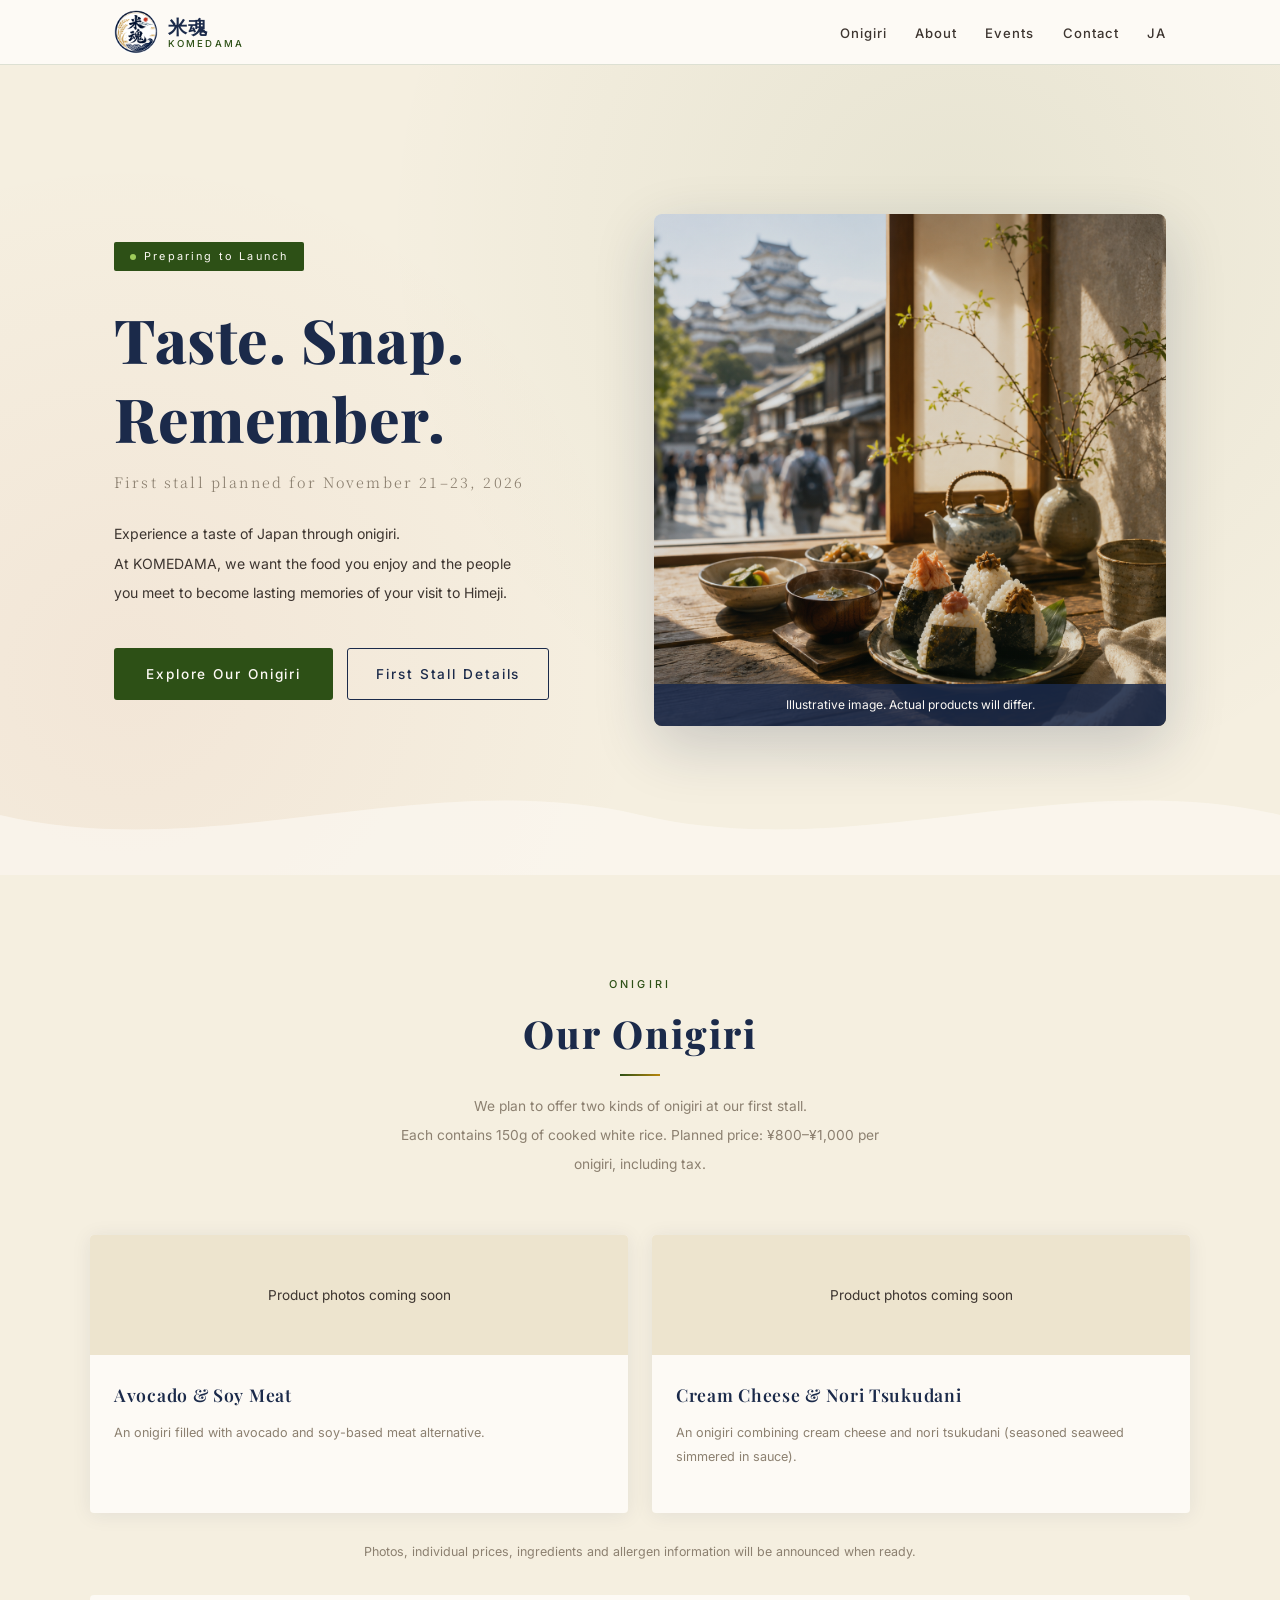
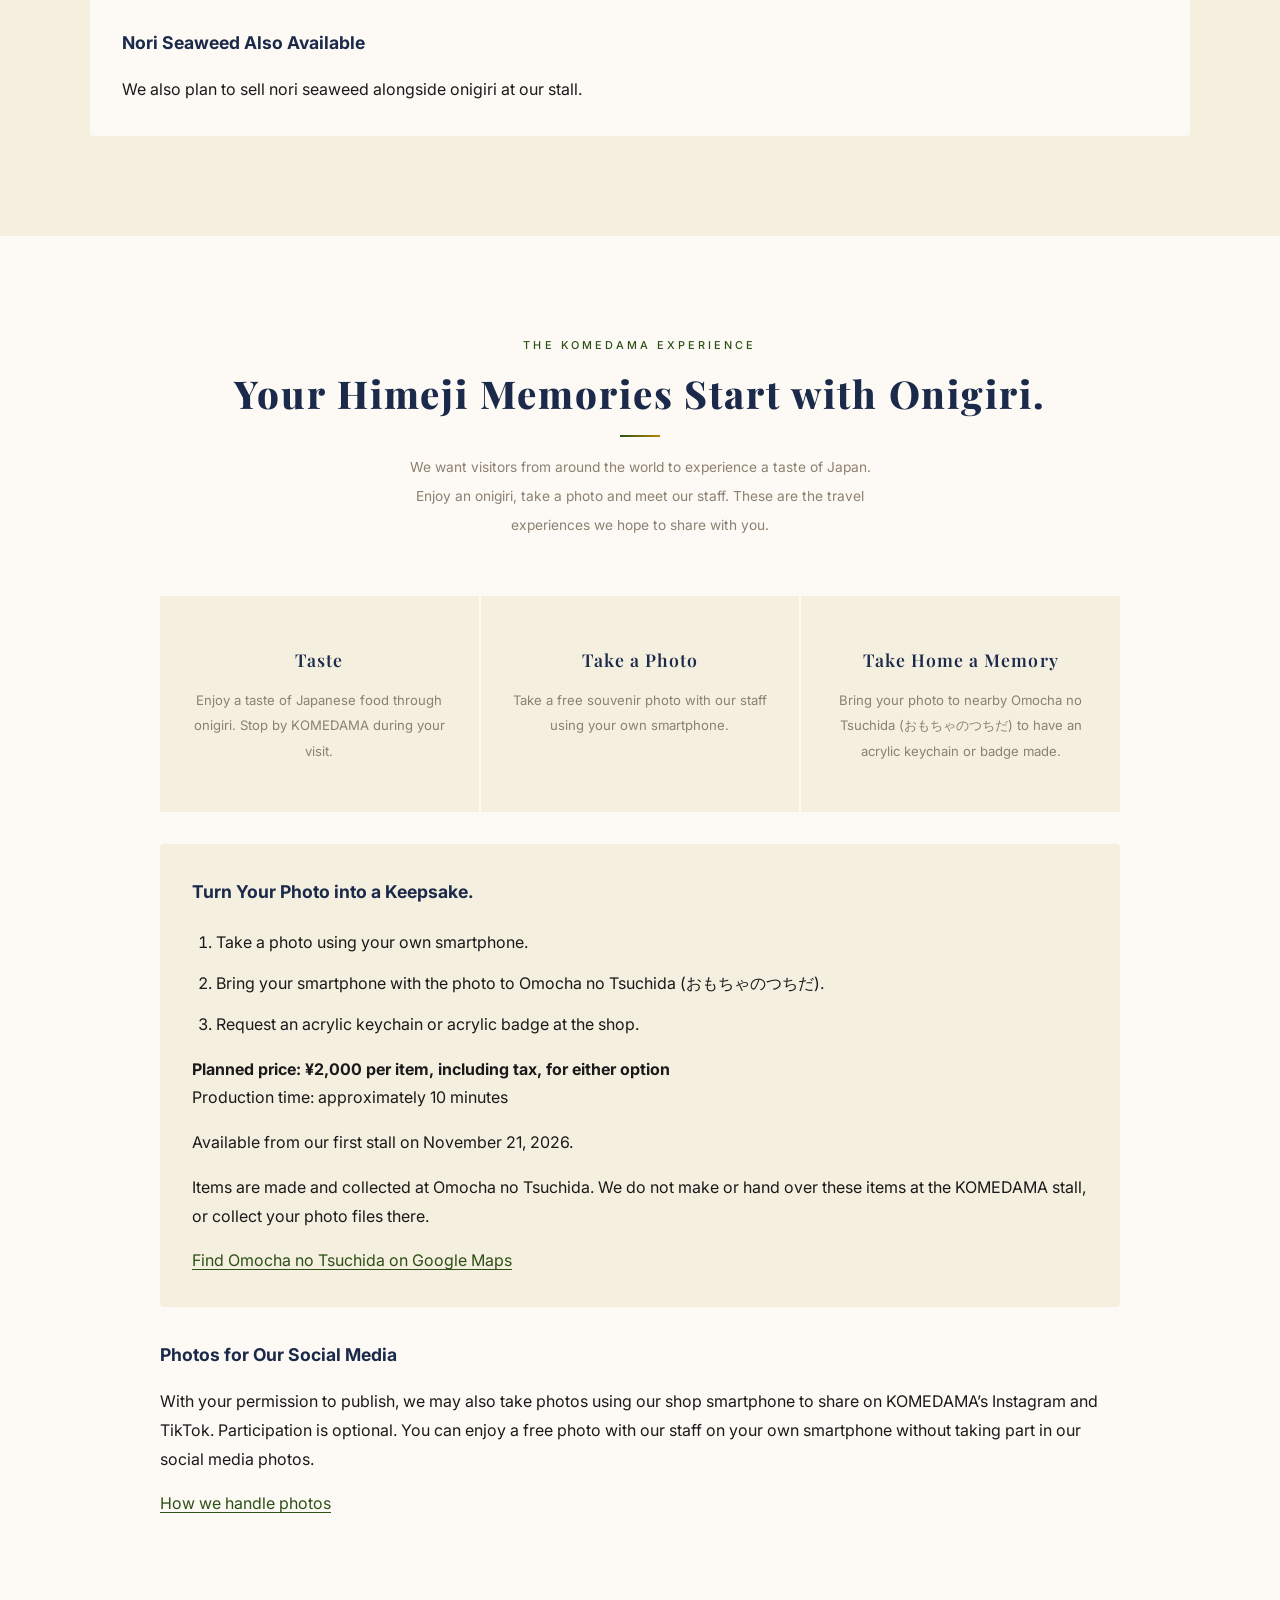
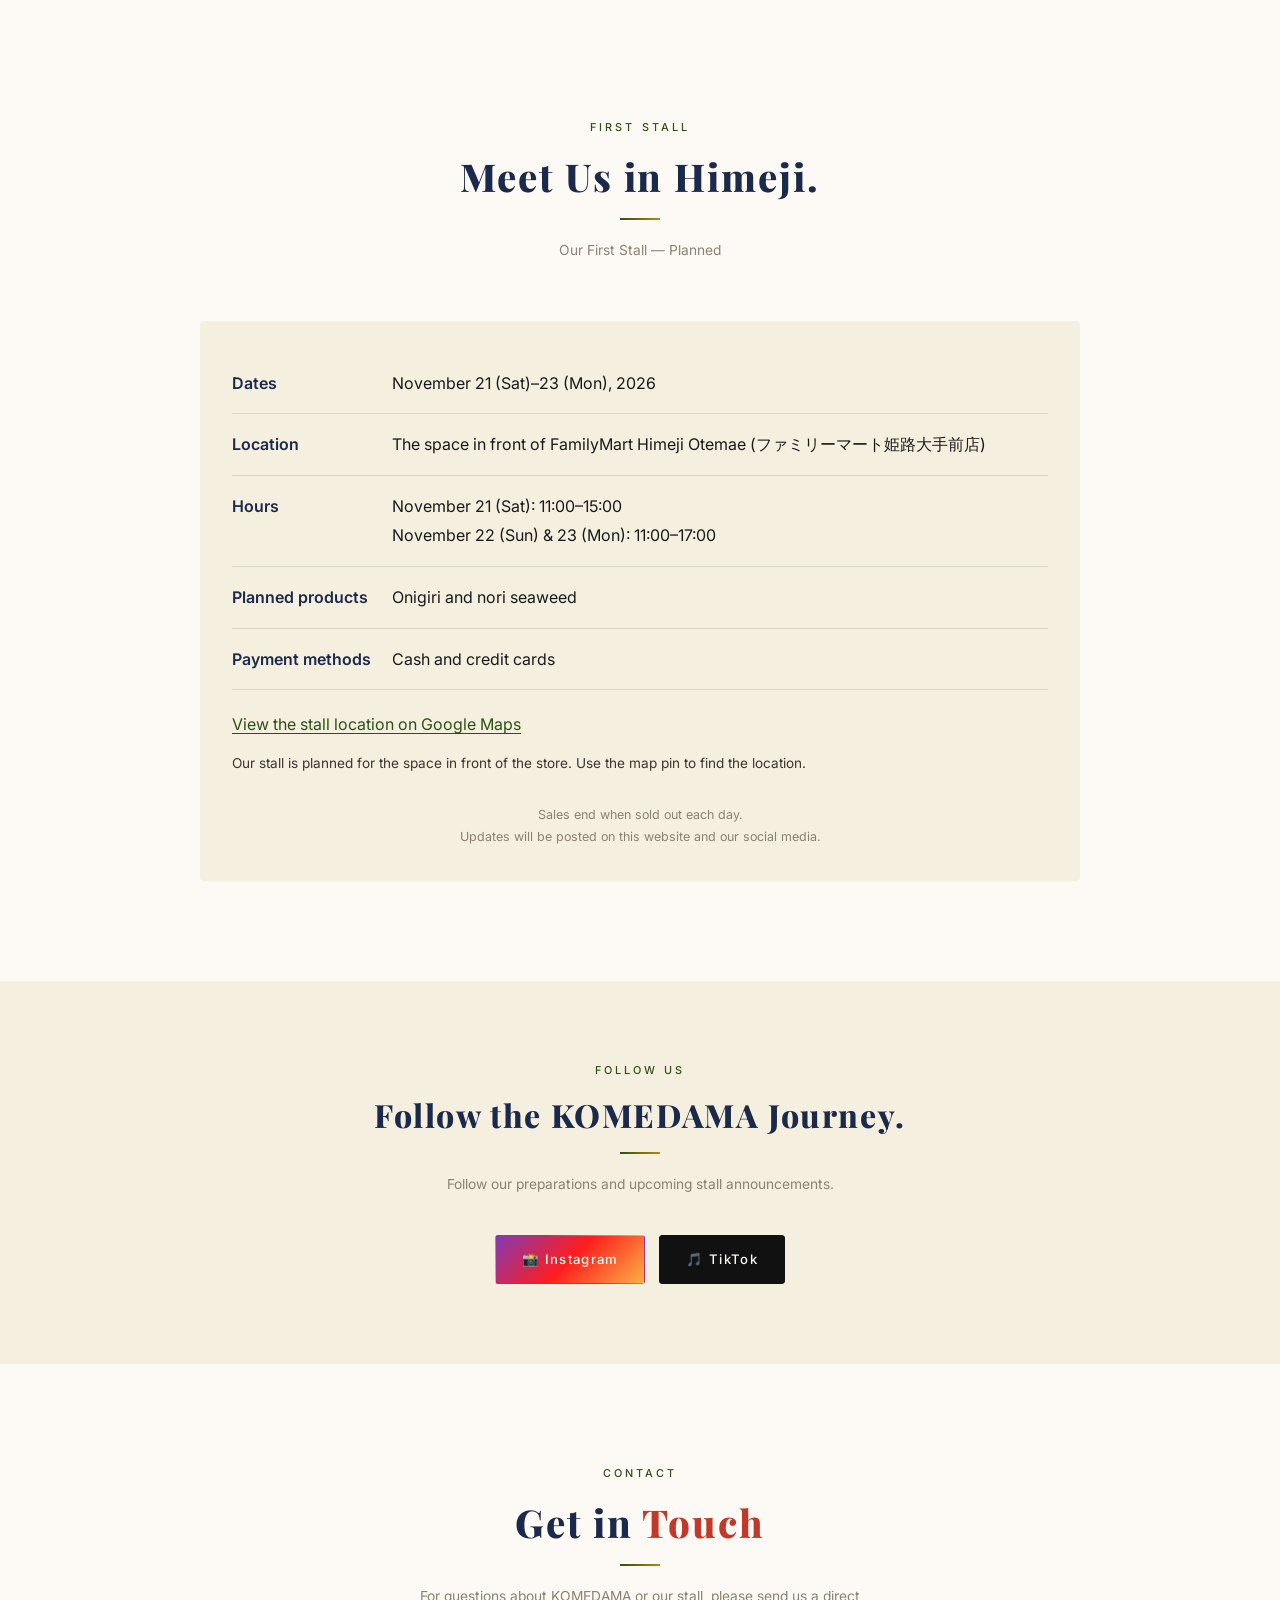
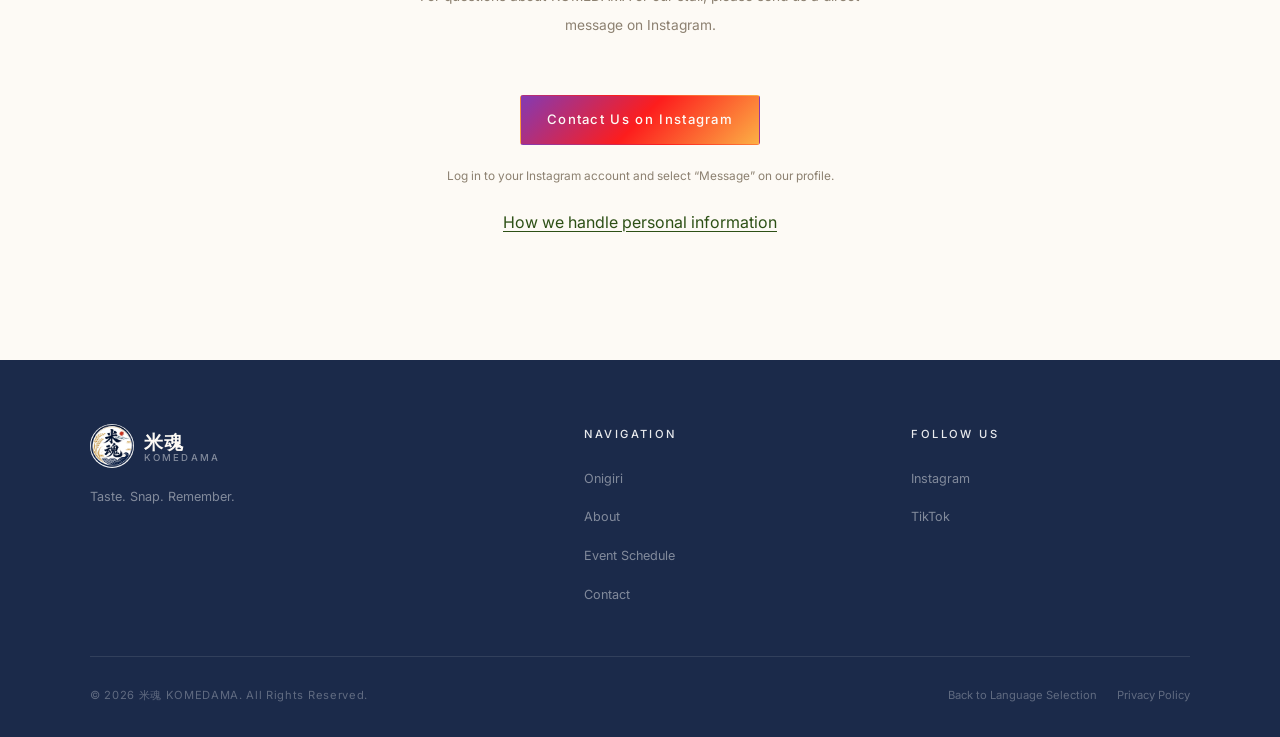
==== commit f969c833: "Link toy shop keepsake instructions to its Google Maps location" ====
--- a/en/index.html
+++ b/en/index.html
@@ -166,6 +166,7 @@
           <p><strong>Planned price: ¥2,000 per item, including tax, for either option</strong><br>Production time: approximately 10 minutes</p>
           <p>Available from our first stall on November 21, 2026.</p>
           <p>Items are made and collected at Omocha no Tsuchida. We do not make or hand over these items at the KOMEDAMA stall, or collect your photo files there.</p>
+          <p class="location-map-link"><a href="https://maps.app.goo.gl/DBddju3LjRk6ezAE7?g_st=ac" target="_blank" rel="noopener noreferrer">Find Omocha no Tsuchida on Google Maps</a></p>
         </div>
         <div class="experience-photo-note fade-in">
           <h3>Photos for Our Social Media</h3>
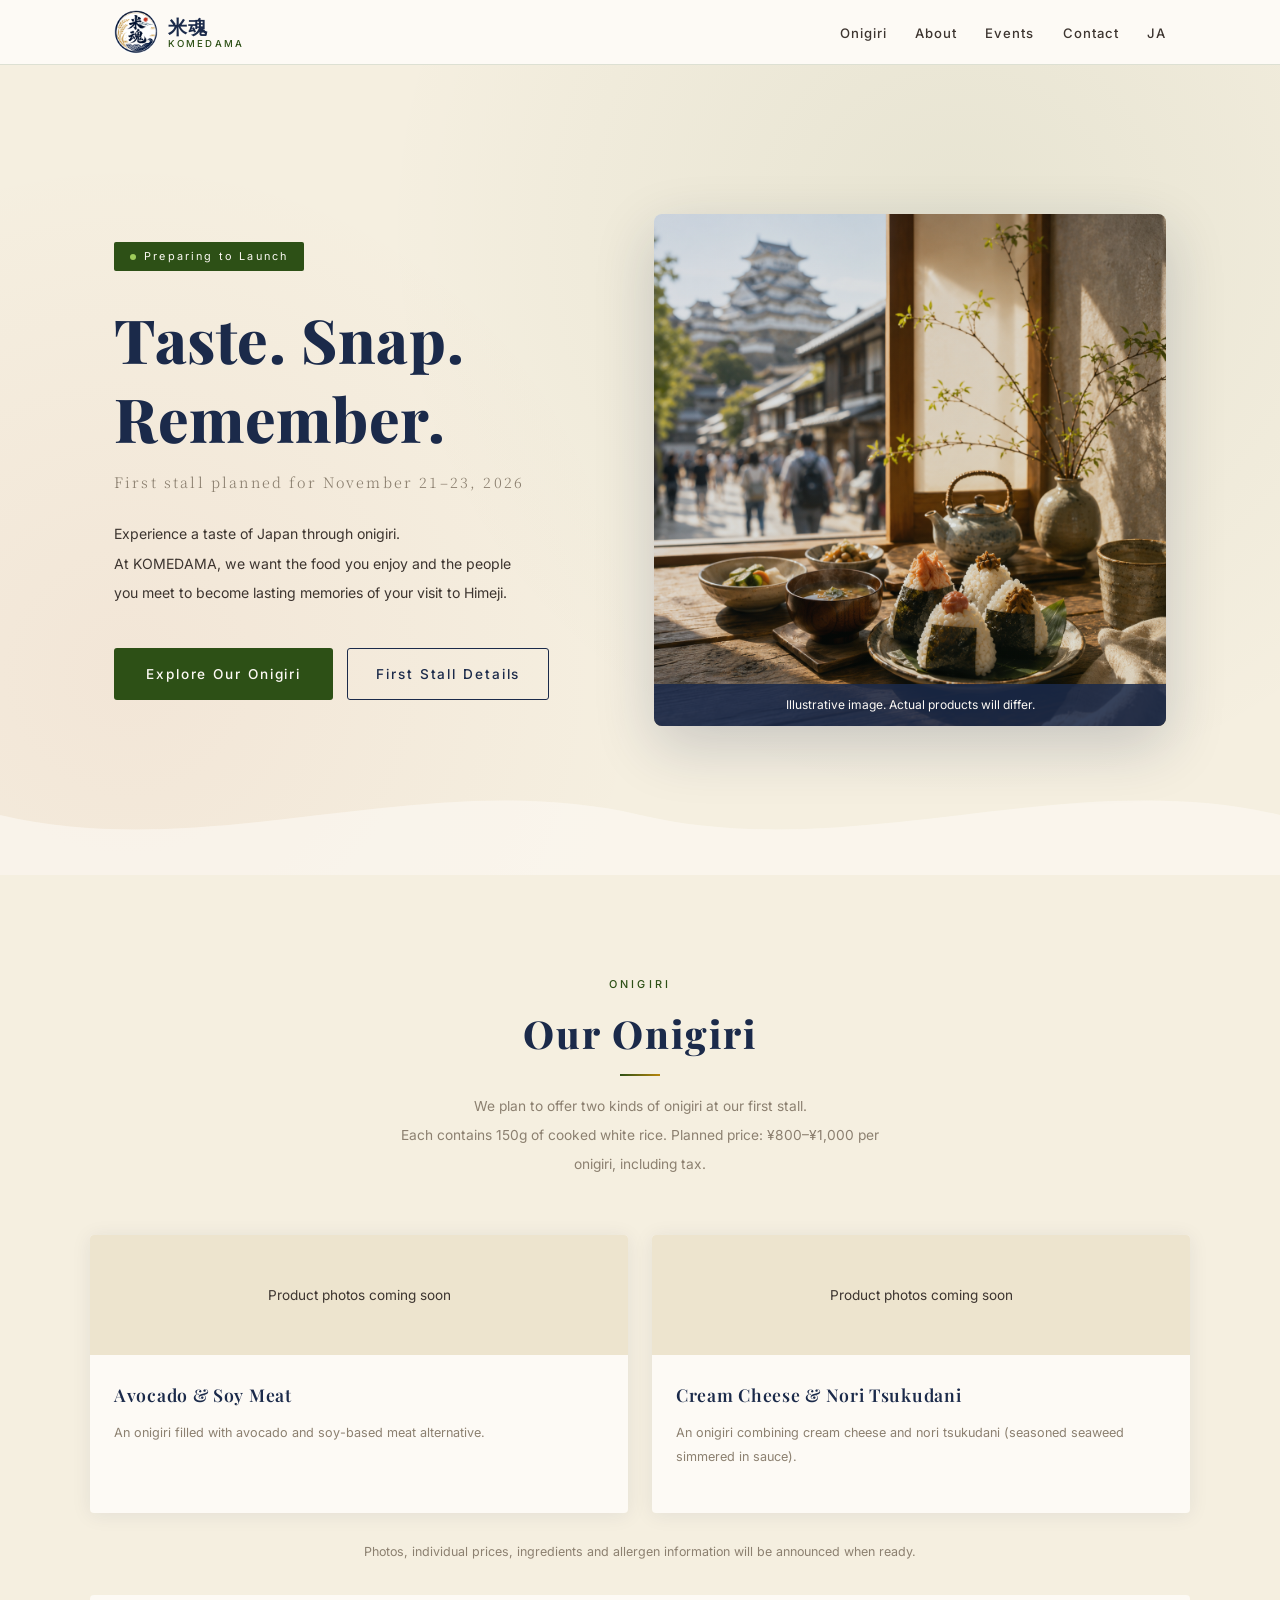
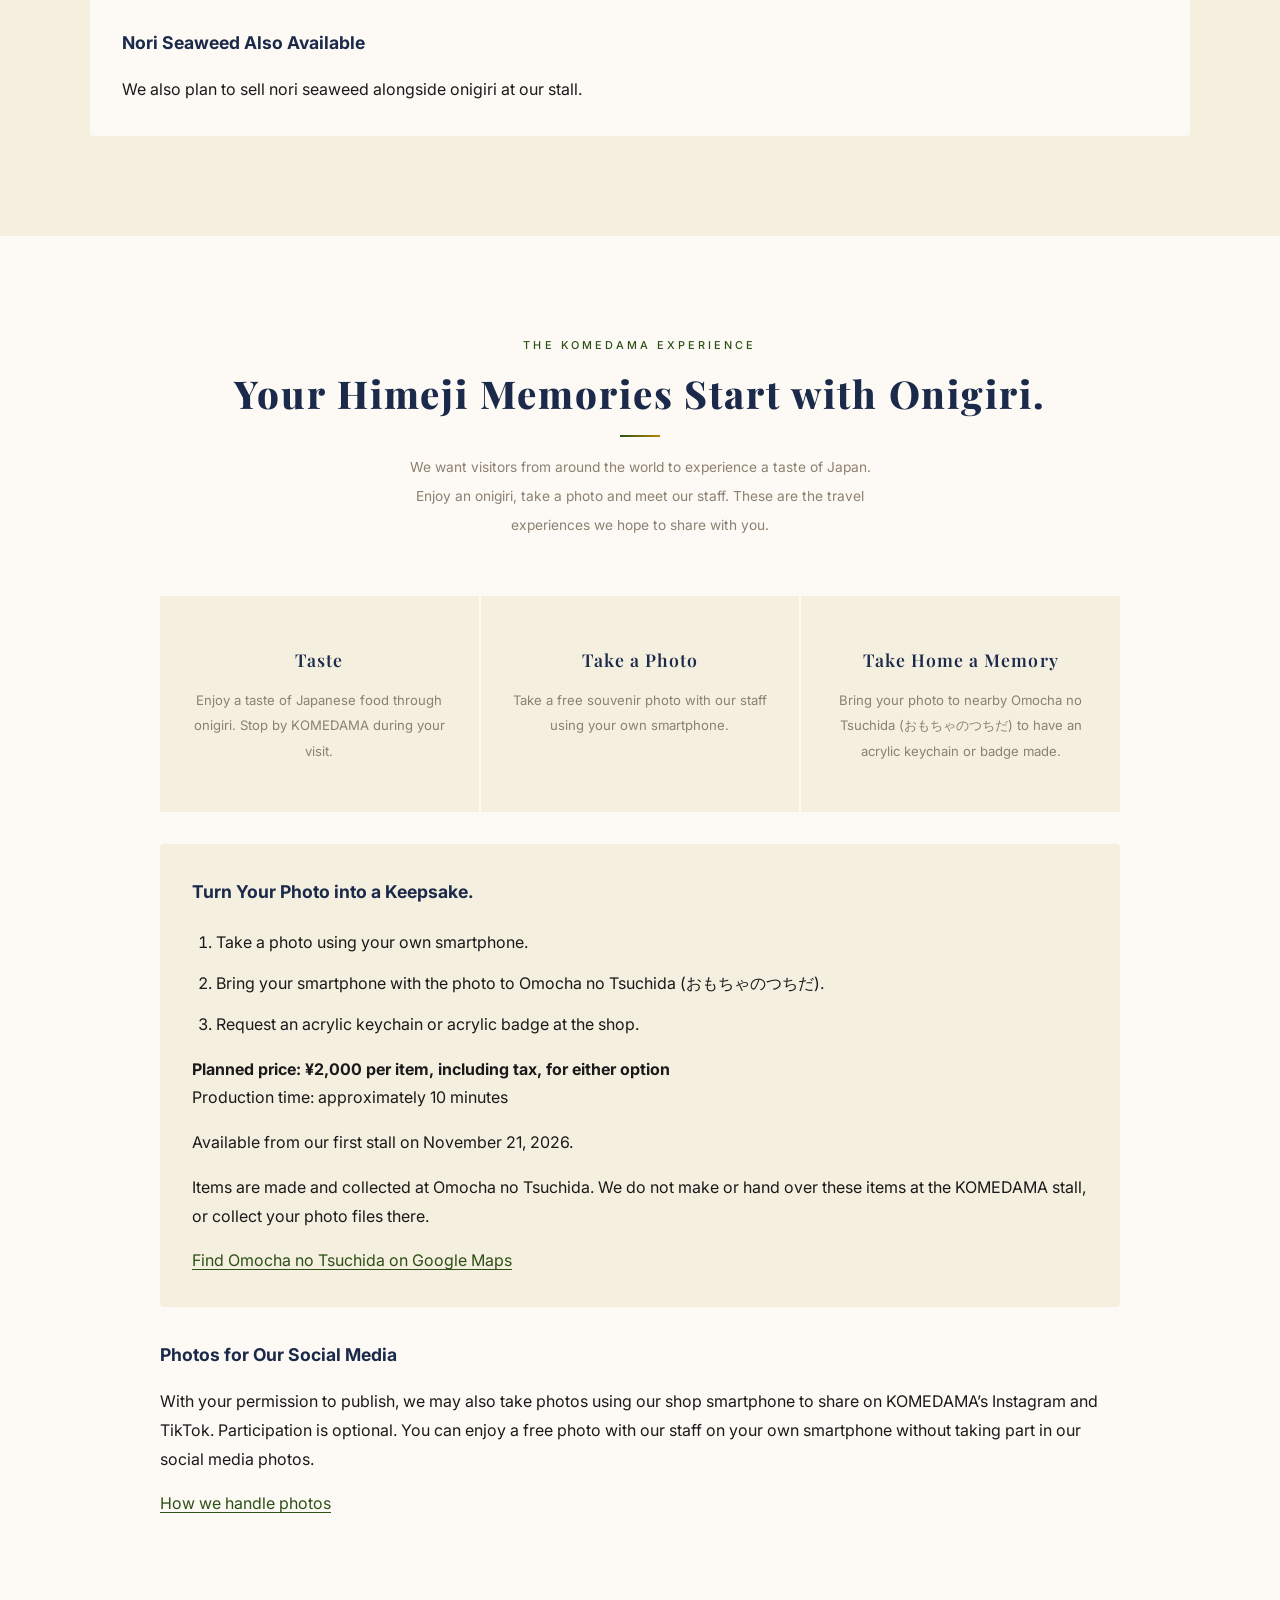
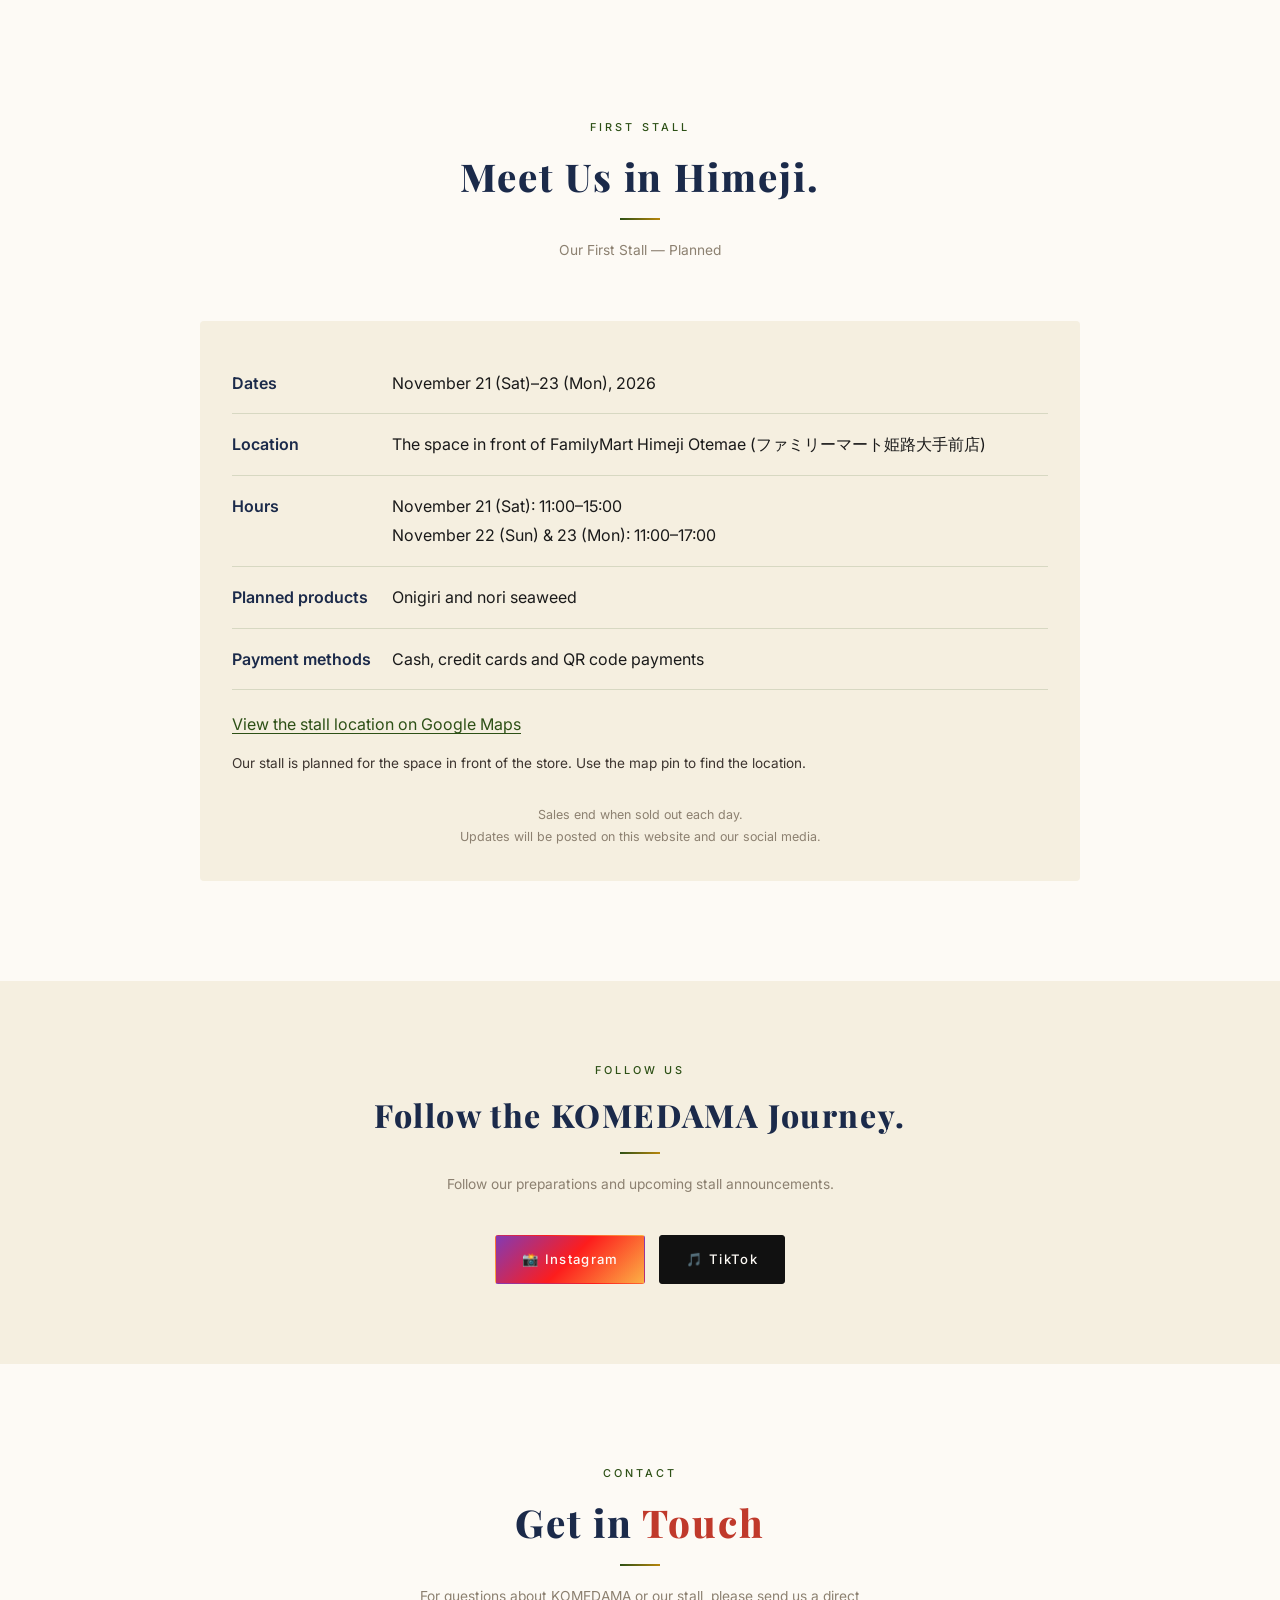
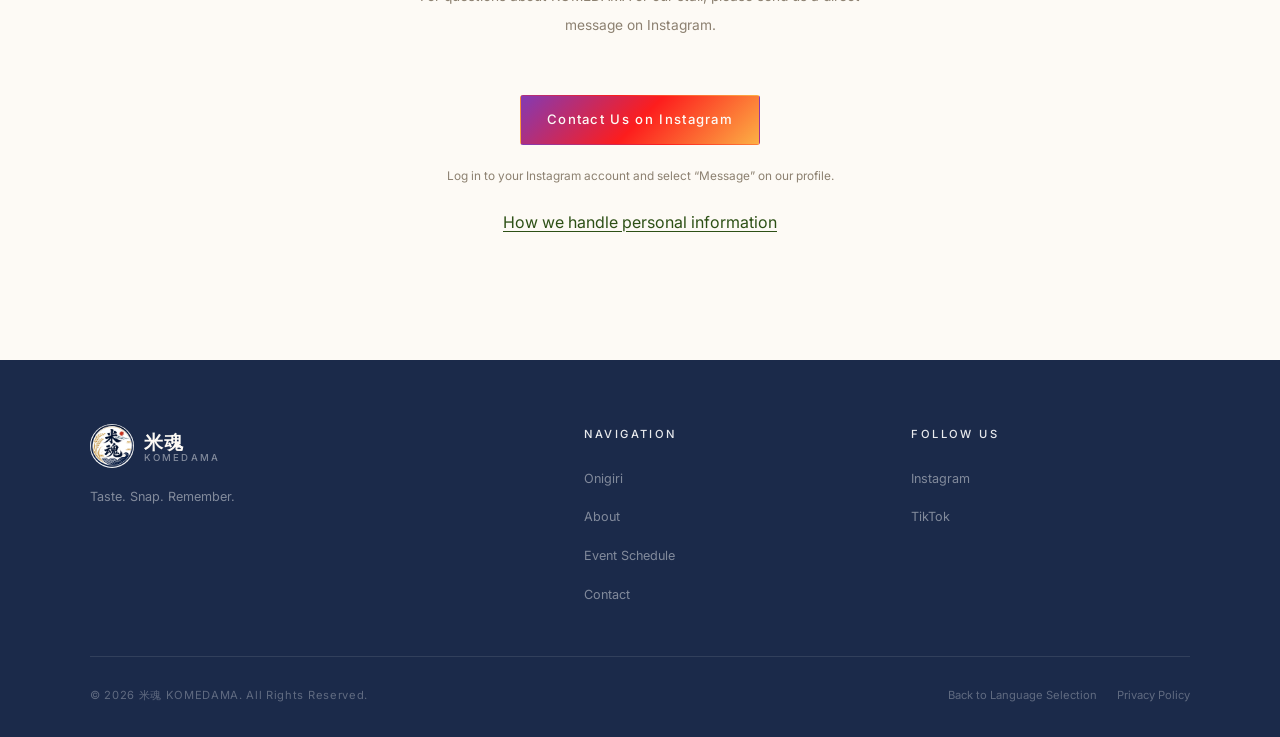
==== commit 4e3d3e50: "Add QR code payments to stall payment information" ====
--- a/en/index.html
+++ b/en/index.html
@@ -196,7 +196,7 @@
             <div><dt>Location</dt><dd>The space in front of FamilyMart Himeji Otemae (ファミリーマート姫路大手前店)</dd></div>
             <div><dt>Hours</dt><dd>November 21 (Sat): 11:00–15:00<br>November 22 (Sun) &amp; 23 (Mon): 11:00–17:00</dd></div>
             <div><dt>Planned products</dt><dd>Onigiri and nori seaweed</dd></div>
-            <div><dt>Payment methods</dt><dd>Cash and credit cards</dd></div>
+            <div><dt>Payment methods</dt><dd>Cash, credit cards and QR code payments</dd></div>
           </dl>
           <p class="location-map-link"><a href="https://www.google.com/maps/search/?api=1&amp;query=34.831481%2C134.691413" target="_blank" rel="noopener noreferrer">View the stall location on Google Maps</a></p>
           <p class="location-map-note">Our stall is planned for the space in front of the store. Use the map pin to find the location.</p>
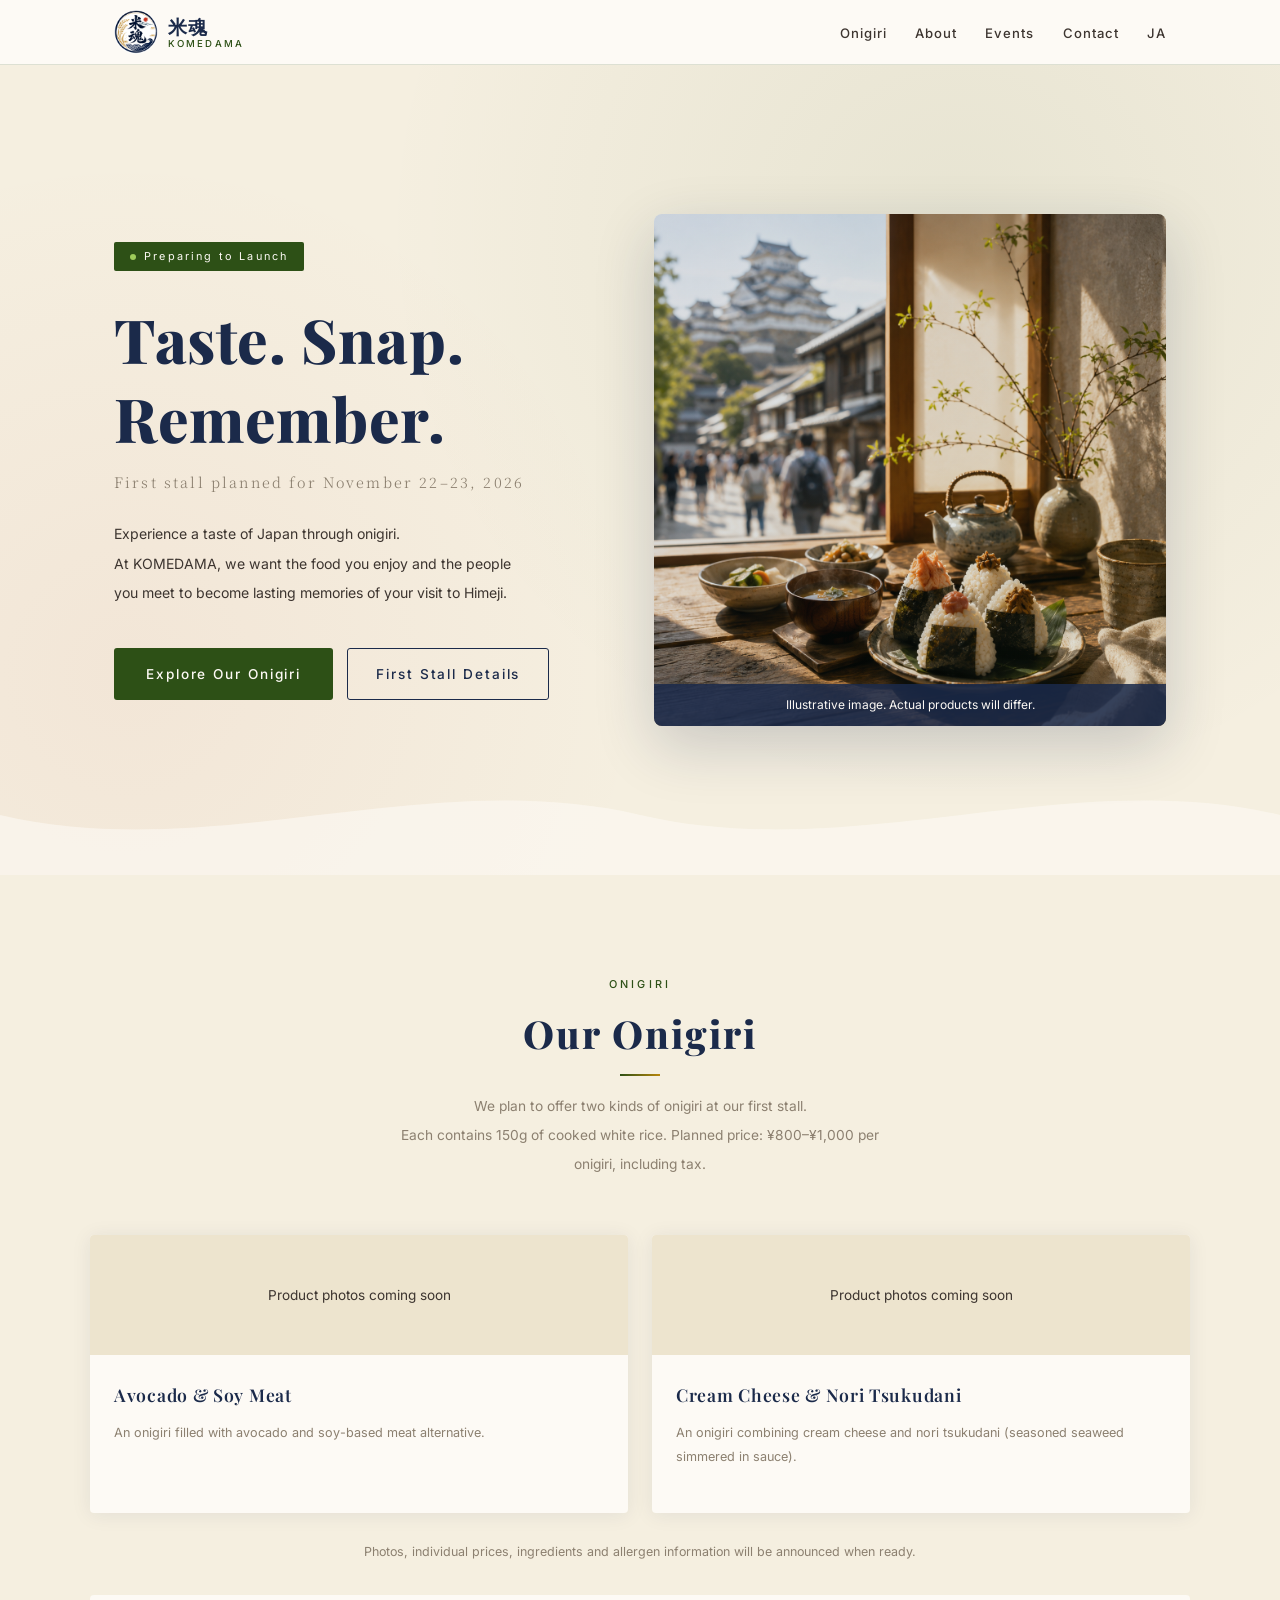
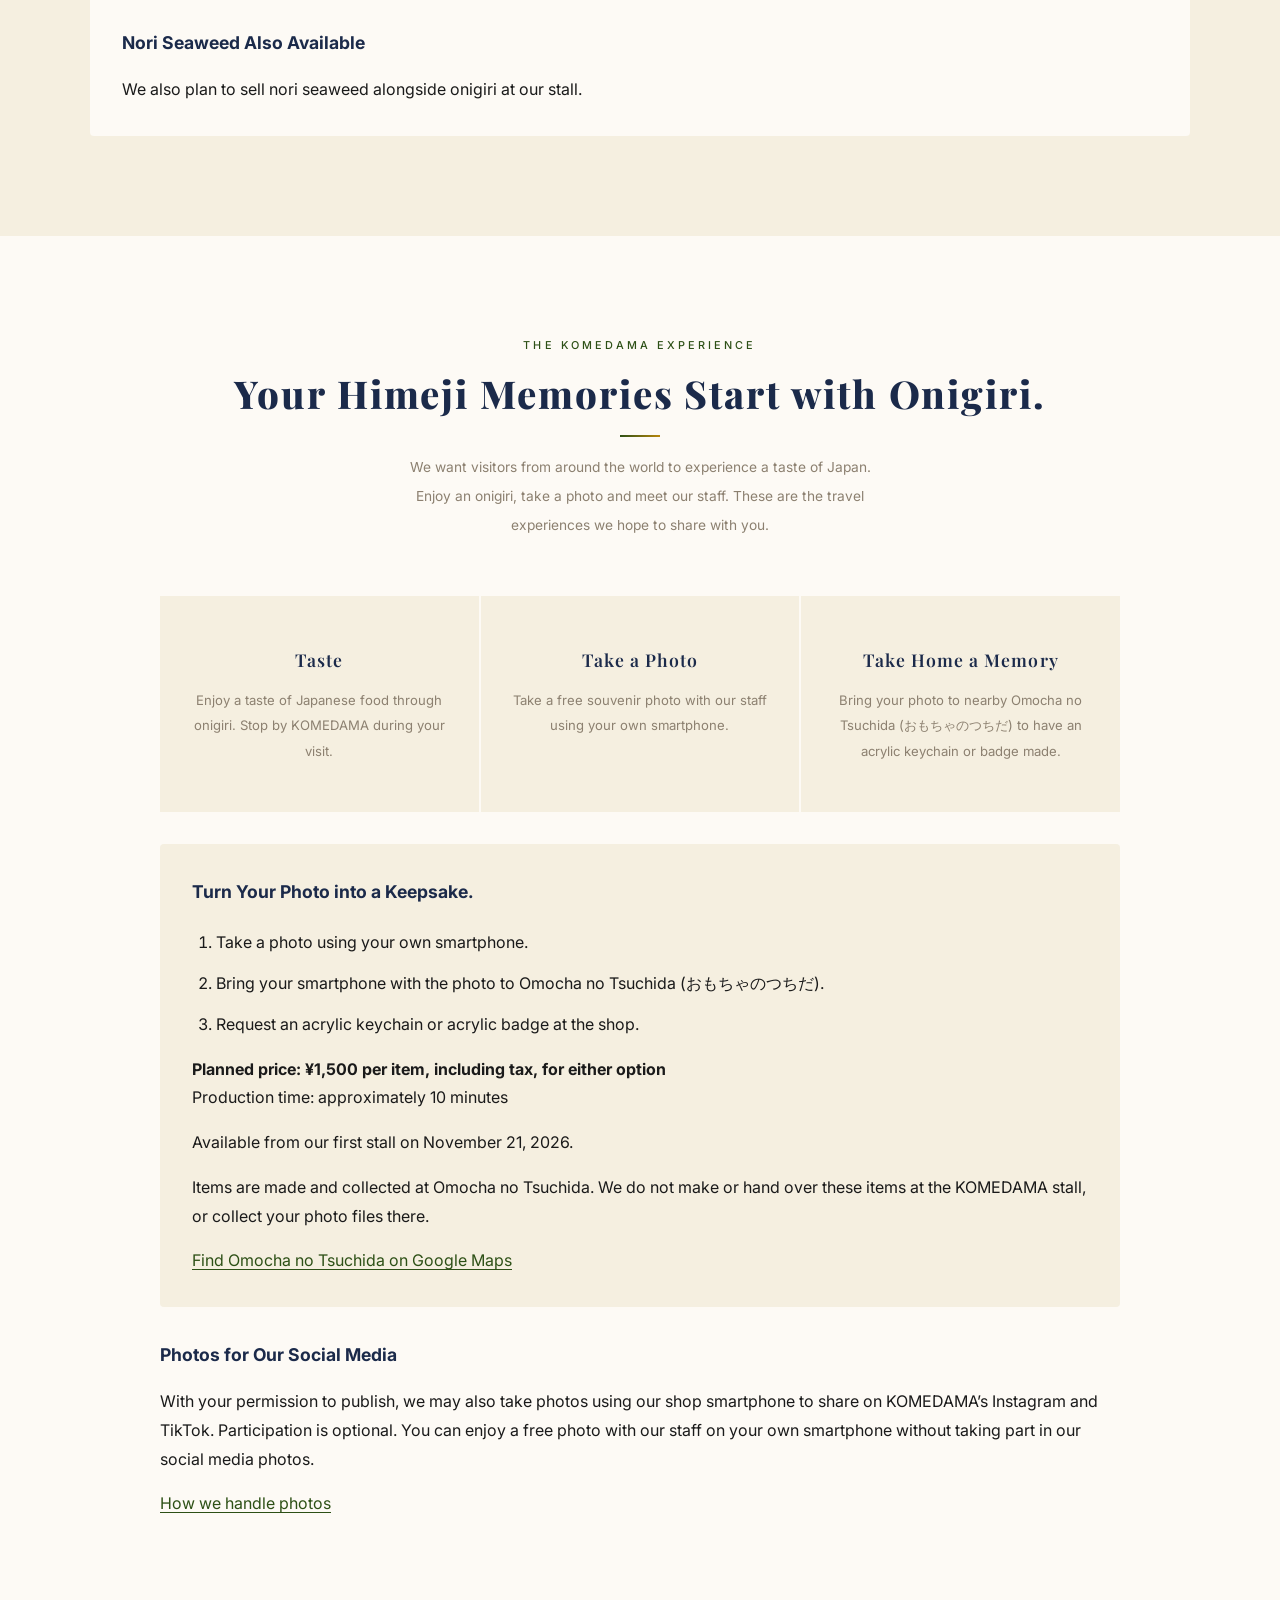
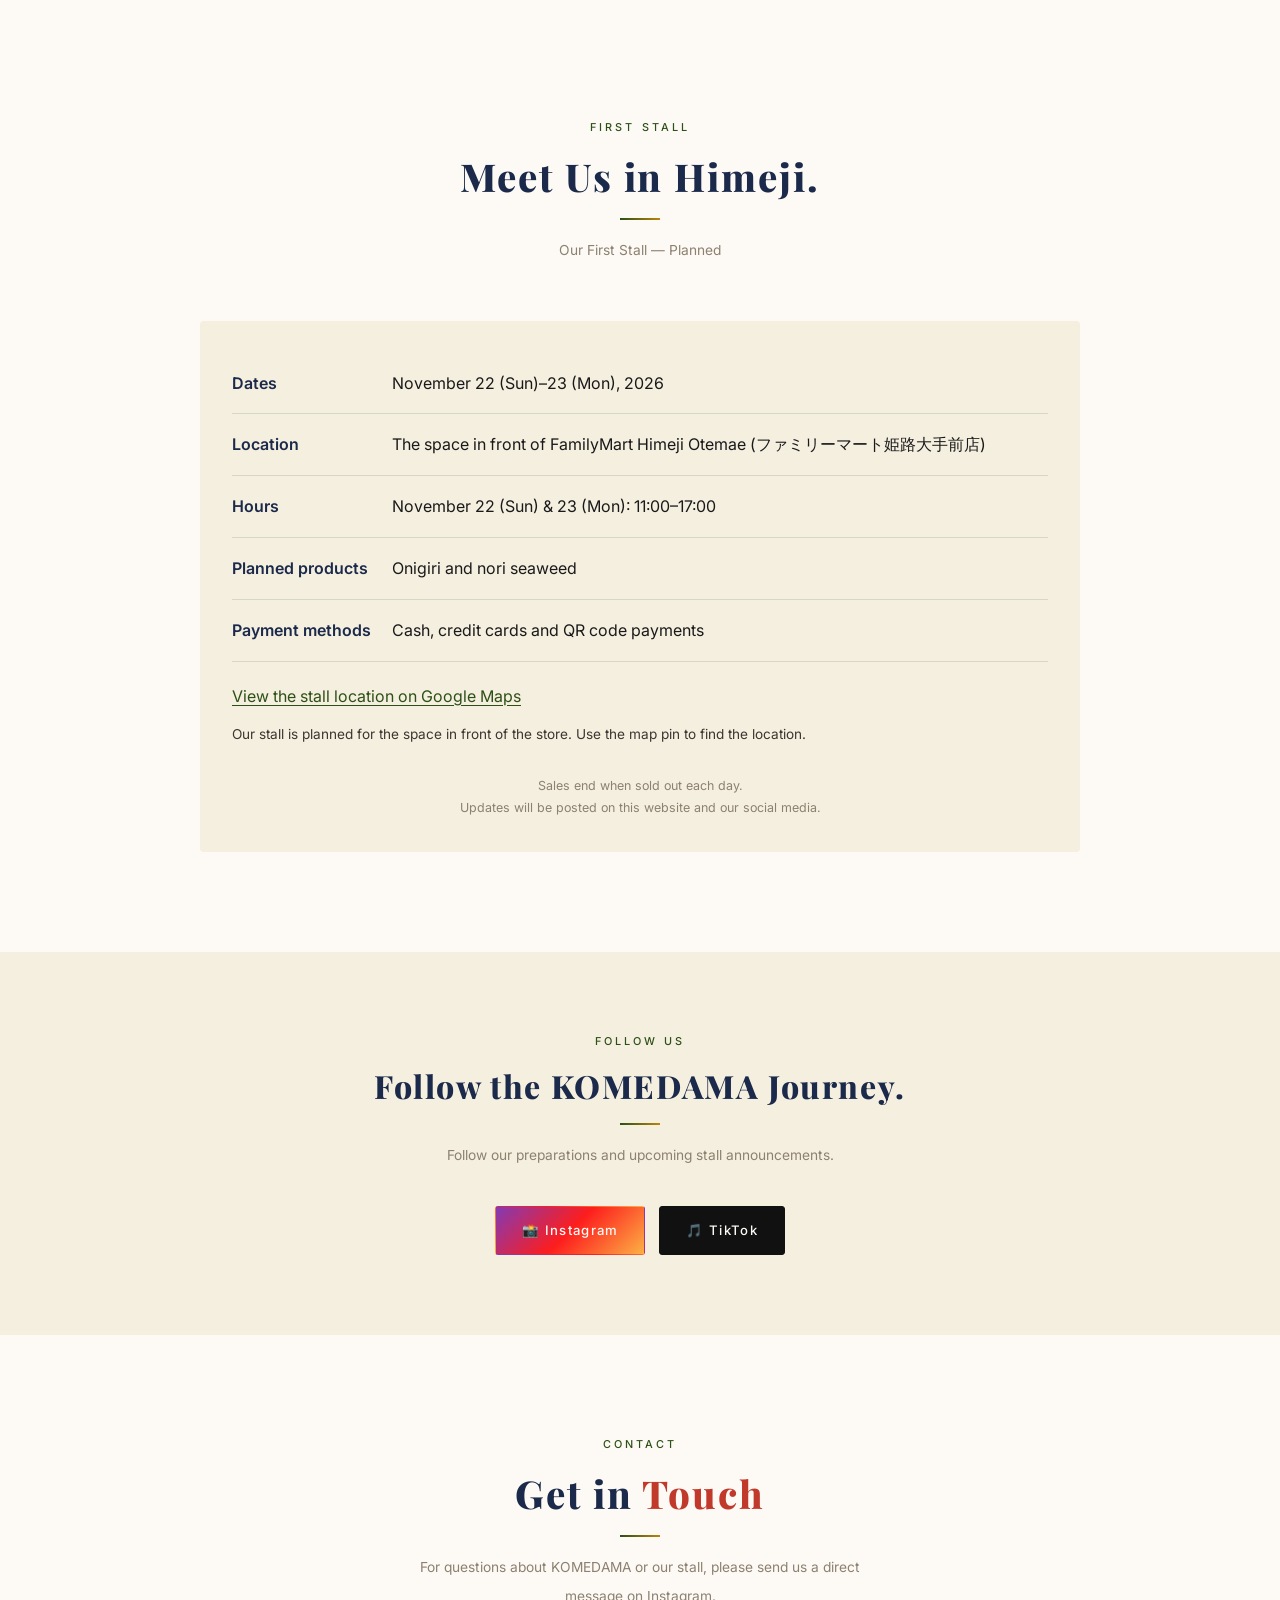
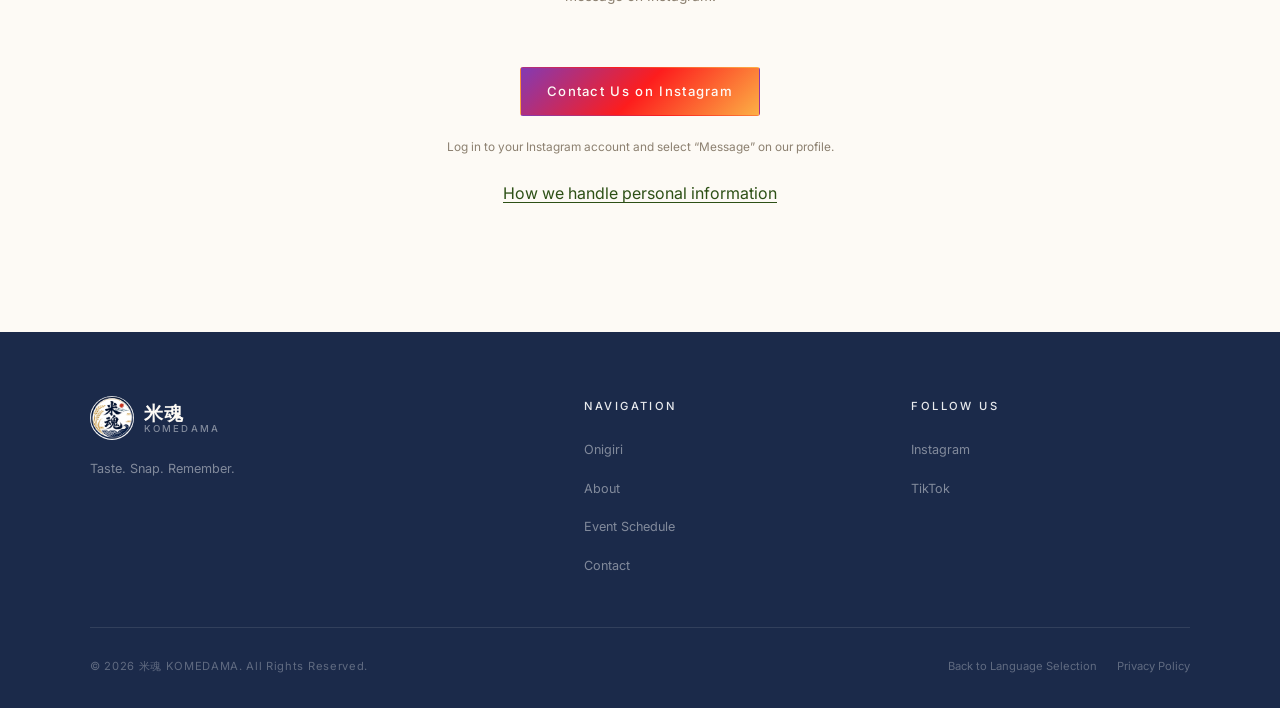
==== commit 45af2dd5: "出店日を11月22日～23日に変更、グッズの販売値段変更" ====
--- a/en/index.html
+++ b/en/index.html
@@ -4,7 +4,7 @@
   <meta charset="UTF-8">
   <meta name="viewport" content="width=device-width, initial-scale=1.0">
   <title>KOMEDAMA | Taste. Snap. Remember.</title>
-  <meta name="description" content="Experience a taste of Japan with onigiri in Himeji. Enjoy a free photo with our staff and turn your photo into an acrylic keepsake at Omocha no Tsuchida. First stall planned for November 21–23, 2026.">
+  <meta name="description" content="Experience a taste of Japan with onigiri in Himeji. Enjoy a free photo with our staff and turn your photo into an acrylic keepsake at Omocha no Tsuchida. First stall planned for November 22–23, 2026.">
   <meta name="author" content="KOMEDAMA">
   <meta property="og:title" content="KOMEDAMA | Taste. Snap. Remember.">
   <meta property="og:description" content="Experience a taste of Japan with onigiri in Himeji. Enjoy a free photo with our staff and turn your photo into an acrylic keepsake at Omocha no Tsuchida. First stall planned for November 21–23, 2026.">
@@ -79,7 +79,7 @@
         <div class="hero-content">
           <span class="hero-badge">Preparing to Launch</span>
           <h1 class="hero-title">Taste. Snap.<br>Remember.</h1>
-          <p class="hero-subtitle">First stall planned for November 21–23, 2026</p>
+          <p class="hero-subtitle">First stall planned for November 22–23, 2026</p>
           <p class="hero-desc">Experience a taste of Japan through onigiri.<br>At KOMEDAMA, we want the food you enjoy and the people you meet to become lasting memories of your visit to Himeji.</p>
           <div class="hero-actions">
             <a href="#products" class="btn-primary">Explore Our Onigiri</a>
@@ -163,7 +163,7 @@
             <li>Bring your smartphone with the photo to Omocha no Tsuchida (おもちゃのつちだ).</li>
             <li>Request an acrylic keychain or acrylic badge at the shop.</li>
           </ol>
-          <p><strong>Planned price: ¥2,000 per item, including tax, for either option</strong><br>Production time: approximately 10 minutes</p>
+          <p><strong>Planned price: ¥1,500 per item, including tax, for either option</strong><br>Production time: approximately 10 minutes</p>
           <p>Available from our first stall on November 21, 2026.</p>
           <p>Items are made and collected at Omocha no Tsuchida. We do not make or hand over these items at the KOMEDAMA stall, or collect your photo files there.</p>
           <p class="location-map-link"><a href="https://maps.app.goo.gl/DBddju3LjRk6ezAE7?g_st=ac" target="_blank" rel="noopener noreferrer">Find Omocha no Tsuchida on Google Maps</a></p>
@@ -192,9 +192,9 @@
         </div>
         <div class="stall-details fade-in">
           <dl>
-            <div><dt>Dates</dt><dd>November 21 (Sat)–23 (Mon), 2026</dd></div>
+            <div><dt>Dates</dt><dd>November 22 (Sun)–23 (Mon), 2026</dd></div>
             <div><dt>Location</dt><dd>The space in front of FamilyMart Himeji Otemae (ファミリーマート姫路大手前店)</dd></div>
-            <div><dt>Hours</dt><dd>November 21 (Sat): 11:00–15:00<br>November 22 (Sun) &amp; 23 (Mon): 11:00–17:00</dd></div>
+            <div><dt>Hours</dt><dd>November 22 (Sun) &amp; 23 (Mon): 11:00–17:00</dd></div>
             <div><dt>Planned products</dt><dd>Onigiri and nori seaweed</dd></div>
             <div><dt>Payment methods</dt><dd>Cash, credit cards and QR code payments</dd></div>
           </dl>
